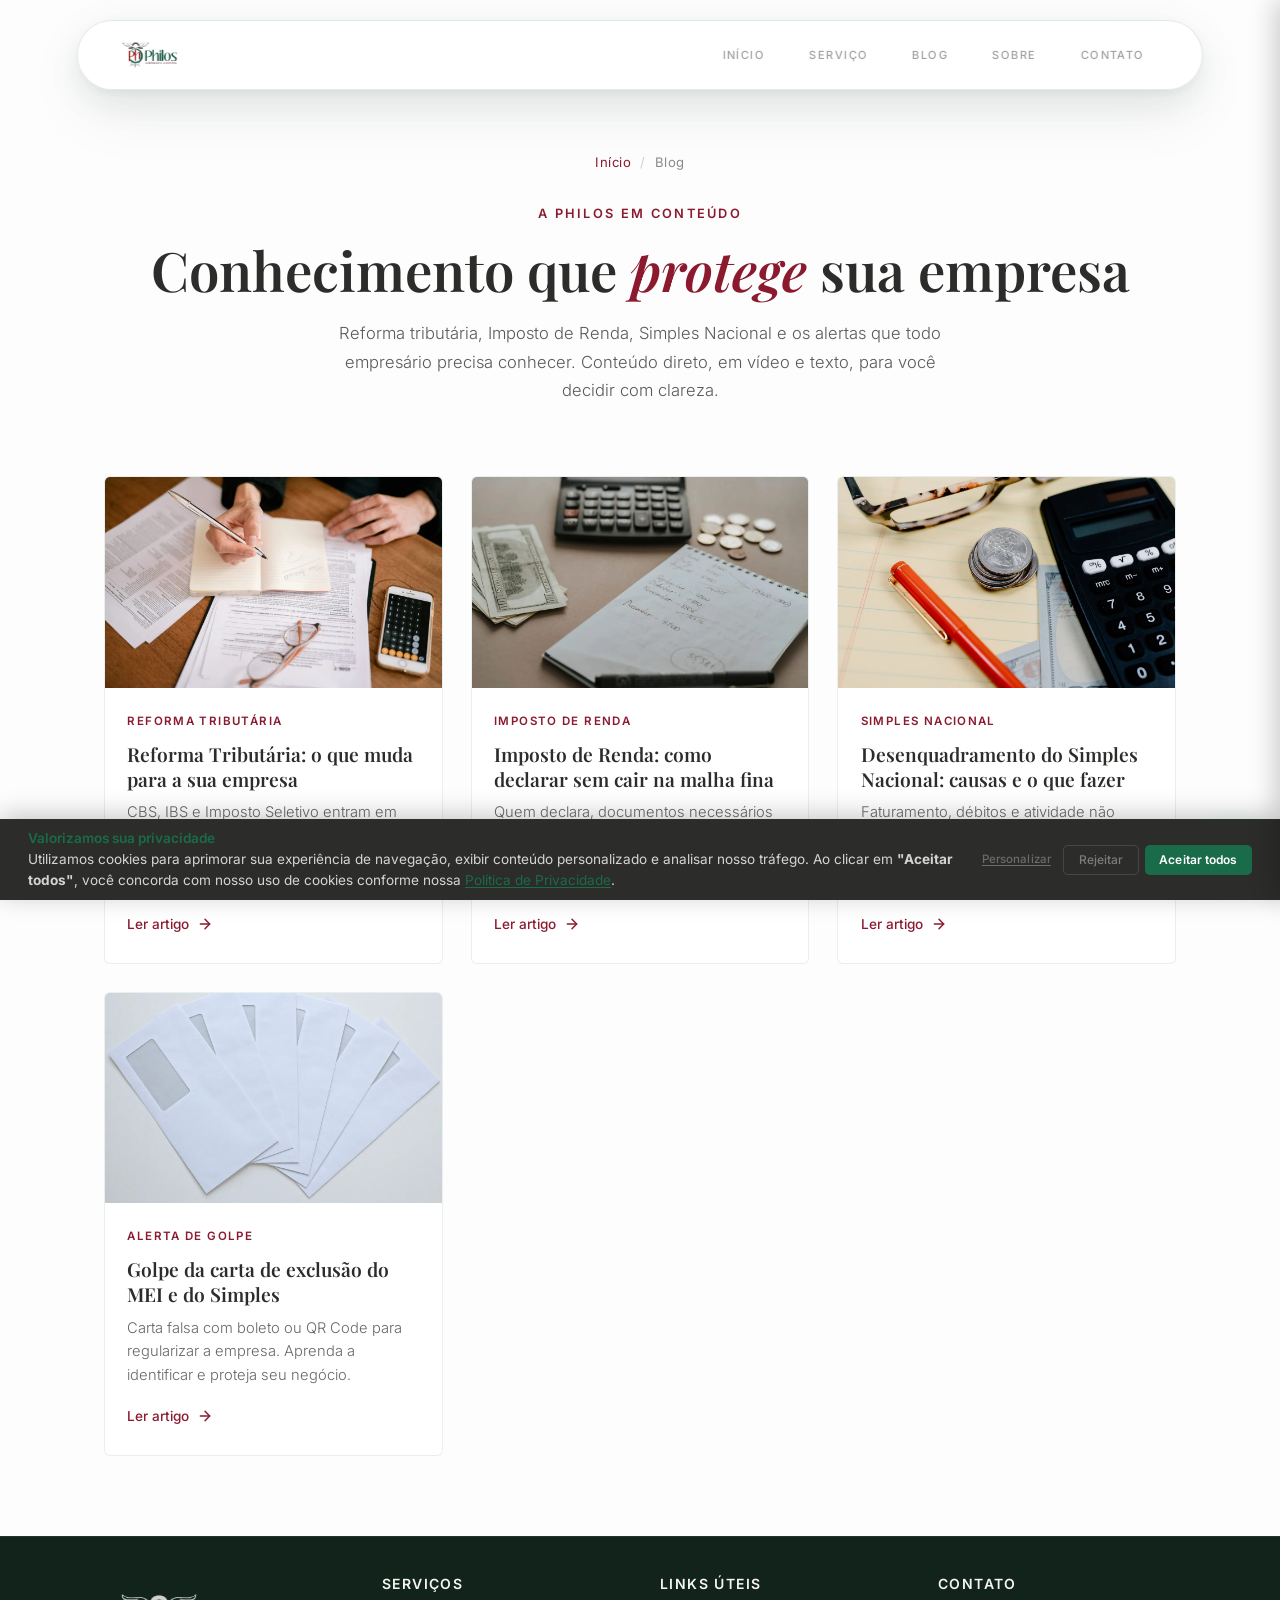
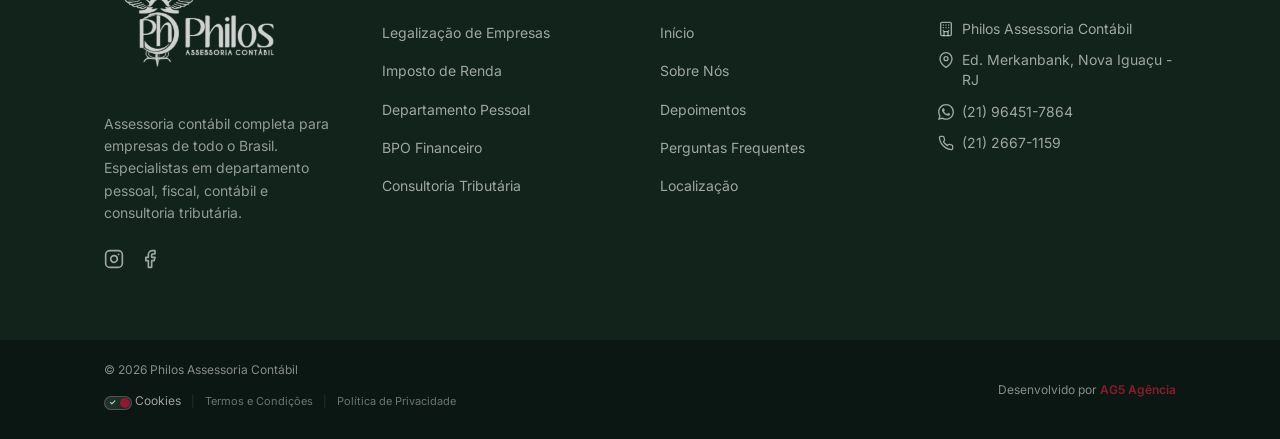
==== blog/index.html @ c7501156 "Blog (lista + 4 posts + player de vídeo), página de serviços e correções - Blog em /blog/ com índice" ====
<!DOCTYPE html>
<html lang="pt-BR">
<head>
  <meta charset="UTF-8">
  <meta name="viewport" content="width=device-width, initial-scale=1.0">
  <meta name="description" content="Blog da Philos Assessoria Contábil: reforma tributária, Imposto de Renda, Simples Nacional e alertas para empresas. Conteúdo prático em Nova Iguaçu/RJ.">
  <meta name="robots" content="index, follow">

  <link rel="preconnect" href="https://fonts.googleapis.com">
  <link rel="preconnect" href="https://fonts.gstatic.com" crossorigin>
  <link rel="preload" href="https://fonts.googleapis.com/css2?family=Inter:wght@300;400;500;600;700&family=Outfit:wght@300;500;700&family=Playfair+Display:wght@400;500;600;700&display=swap" as="style" onload="this.onload=null;this.rel='stylesheet'">
  <noscript><link href="https://fonts.googleapis.com/css2?family=Inter:wght@300;400;500;600;700&family=Outfit:wght@300;500;700&family=Playfair+Display:wght@400;500;600;700&display=swap" rel="stylesheet"></noscript>

  <title>Blog | Philos Assessoria Contábil</title>
  <link rel="icon" href="../Assets/favicon-philos-assessoria-contabil.ico" type="image/x-icon">
  <link rel="stylesheet" href="../style.css">
  <link rel="stylesheet" href="../cookie-banner.css">
  <link rel="canonical" href="https://www.philoscontabil.com.br/blog/">

  <meta property="og:locale" content="pt_BR">
  <meta property="og:type" content="website">
  <meta property="og:title" content="Blog | Philos Assessoria Contábil">
  <meta property="og:description" content="Conteúdo contábil prático: reforma tributária, Imposto de Renda, Simples Nacional e alertas para empresas.">
  <meta property="og:url" content="https://www.philoscontabil.com.br/blog/">
  <meta property="og:site_name" content="Philos Assessoria Contábil">

  <!-- Geo SEO local -->
  <meta name="geo.region" content="BR-RJ">
  <meta name="geo.placename" content="Nova Iguaçu">
  <meta name="geo.position" content="-22.759318;-43.450973">
  <meta name="ICBM" content="-22.759318, -43.450973">

  <!-- Twitter Cards -->
  <meta name="twitter:card" content="summary_large_image">
  <meta name="twitter:title" content="Blog | Philos Assessoria Contábil">
  <meta name="twitter:description" content="Conteúdo contábil prático: reforma tributária, Imposto de Renda, Simples Nacional e alertas para empresas.">
  <meta name="twitter:image" content="https://www.philoscontabil.com.br/Assets/philos-assessoria-contabil-proprietario-escritorio.webp">

  <!-- Schema.org JSON-LD: Blog + ItemList + Breadcrumb -->
  <script type="application/ld+json">
  {
    "@context": "https://schema.org",
    "@graph": [
      {
        "@type": "Blog",
        "@id": "https://www.philoscontabil.com.br/blog/#blog",
        "name": "Blog Philos Assessoria Contábil",
        "description": "Conteúdo contábil prático: reforma tributária, Imposto de Renda, Simples Nacional e alertas para empresas em Nova Iguaçu e todo o Brasil.",
        "inLanguage": "pt-BR",
        "url": "https://www.philoscontabil.com.br/blog/",
        "publisher": {
          "@type": "Organization",
          "name": "Philos Assessoria Contábil",
          "logo": { "@type": "ImageObject", "url": "https://www.philoscontabil.com.br/Assets/logo-philos-assessoria-contabil-desktop.webp" }
        },
        "blogPost": [
          { "@type": "BlogPosting", "headline": "Reforma Tributária: o que muda para a sua empresa", "url": "https://www.philoscontabil.com.br/blog/reforma-tributaria.html", "datePublished": "2026-06-18" },
          { "@type": "BlogPosting", "headline": "Imposto de Renda: como declarar sem cair na malha fina", "url": "https://www.philoscontabil.com.br/blog/imposto-de-renda.html", "datePublished": "2026-06-11" },
          { "@type": "BlogPosting", "headline": "Desenquadramento do Simples Nacional: causas e o que fazer", "url": "https://www.philoscontabil.com.br/blog/desenquadramento-simples.html", "datePublished": "2026-06-02" },
          { "@type": "BlogPosting", "headline": "Golpe da carta de exclusão do MEI e do Simples", "url": "https://www.philoscontabil.com.br/blog/golpe-carta-exclusao.html", "datePublished": "2026-05-26" }
        ]
      },
      {
        "@type": "BreadcrumbList",
        "itemListElement": [
          { "@type": "ListItem", "position": 1, "name": "Início", "item": "https://www.philoscontabil.com.br/" },
          { "@type": "ListItem", "position": 2, "name": "Blog", "item": "https://www.philoscontabil.com.br/blog/" }
        ]
      }
    ]
  }
  </script>
</head>
<body>
  <!-- ===== NAVBAR ===== -->
  <nav class="navbar" id="navbar">
    <div class="container nav-container">
      <a href="../index.html" class="logo">
        <picture>
          <source media="(min-width: 768px)" srcset="../Assets/logo-philos-assessoria-contabil-desktop.webp">
          <img src="../Assets/logo-philos-assessoria-contabil-mobile.webp" alt="Logo Philos Assessoria Contábil" height="50" loading="eager">
        </picture>
      </a>
      <div class="nav-links" id="navLinks">
        <a href="../index.html" class="nav-link">Início</a>
        <a href="../index.html#servicos" class="nav-link">Serviço</a>
        <a href="index.html" class="nav-link">Blog</a>
        <a href="../index.html#sobre" class="nav-link">Sobre</a>
        <a href="../index.html#contato" class="nav-link">Contato</a>
      </div>
      <button class="nav-toggle" id="navToggle" aria-label="Abrir menu">
        <svg width="24" height="24" viewBox="0 0 24 24" fill="none" stroke="currentColor" stroke-width="2" stroke-linecap="round" stroke-linejoin="round"><line x1="3" y1="12" x2="21" y2="12"></line><line x1="3" y1="6" x2="21" y2="6"></line><line x1="3" y1="18" x2="21" y2="18"></line></svg>
      </button>
    </div>
  </nav>

  <main>
  <!-- ===== HERO DO BLOG ===== -->
  <section class="blog-page-hero">
    <div class="container">
      <nav class="blog-breadcrumb" aria-label="Você está em">
        <a href="../index.html">Início</a>
        <span aria-hidden="true">/</span>
        <span>Blog</span>
      </nav>
      <span class="blog-eyebrow">A Philos em Conteúdo</span>
      <h1 class="blog-page-title">Conhecimento que <em>protege</em> sua empresa</h1>
      <p class="blog-page-subtitle">
        Reforma tributária, Imposto de Renda, Simples Nacional e os alertas que todo empresário precisa conhecer. Conteúdo direto, em vídeo e texto, para você decidir com clareza.
      </p>
    </div>
  </section>

  <!-- ===== LISTA DE POSTS ===== -->
  <section class="blog-list-section">
    <div class="container">
      <div class="blog-grid">

        <!-- Post: Reforma Tributária -->
        <a href="reforma-tributaria.html" class="blog-card">
          <div class="blog-card-media">
            <img src="../Assets/blog-cover-reforma-tributaria.webp" alt="Reforma Tributária: o que muda para a sua empresa" loading="lazy" width="1200" height="750">
          </div>
          <div class="blog-card-body">
            <span class="blog-card-tag">Reforma Tributária</span>
            <h2 class="blog-card-title">Reforma Tributária: o que muda para a sua empresa</h2>
            <p class="blog-card-excerpt">CBS, IBS e Imposto Seletivo entram em cena. Entenda a transição e por que sua contabilidade precisa estar preparada.</p>
            <span class="blog-card-more">
              Ler artigo
              <svg width="16" height="16" viewBox="0 0 24 24" fill="none" stroke="currentColor" stroke-width="2.2" stroke-linecap="round" stroke-linejoin="round"><line x1="5" y1="12" x2="19" y2="12"></line><polyline points="12 5 19 12 12 19"></polyline></svg>
            </span>
          </div>
        </a>

        <!-- Post: Imposto de Renda -->
        <a href="imposto-de-renda.html" class="blog-card">
          <div class="blog-card-media">
            <img src="../Assets/blog-cover-imposto-de-renda.webp" alt="Imposto de Renda: como declarar sem cair na malha fina" loading="lazy" width="1200" height="750">
          </div>
          <div class="blog-card-body">
            <span class="blog-card-tag">Imposto de Renda</span>
            <h2 class="blog-card-title">Imposto de Renda: como declarar sem cair na malha fina</h2>
            <p class="blog-card-excerpt">Quem declara, documentos necessários e os erros que mais levam contribuintes à malha fina. Evite a dor de cabeça.</p>
            <span class="blog-card-more">
              Ler artigo
              <svg width="16" height="16" viewBox="0 0 24 24" fill="none" stroke="currentColor" stroke-width="2.2" stroke-linecap="round" stroke-linejoin="round"><line x1="5" y1="12" x2="19" y2="12"></line><polyline points="12 5 19 12 12 19"></polyline></svg>
            </span>
          </div>
        </a>

        <!-- Post: Simples Nacional -->
        <a href="desenquadramento-simples.html" class="blog-card">
          <div class="blog-card-media">
            <img src="../Assets/blog-cover-desenquadramento-simples.webp" alt="Desenquadramento do Simples Nacional" loading="lazy" width="1200" height="750">
          </div>
          <div class="blog-card-body">
            <span class="blog-card-tag">Simples Nacional</span>
            <h2 class="blog-card-title">Desenquadramento do Simples Nacional: causas e o que fazer</h2>
            <p class="blog-card-excerpt">Faturamento, débitos e atividade não permitida tiram empresas do Simples. Saiba as causas, os prazos e como regularizar.</p>
            <span class="blog-card-more">
              Ler artigo
              <svg width="16" height="16" viewBox="0 0 24 24" fill="none" stroke="currentColor" stroke-width="2.2" stroke-linecap="round" stroke-linejoin="round"><line x1="5" y1="12" x2="19" y2="12"></line><polyline points="12 5 19 12 12 19"></polyline></svg>
            </span>
          </div>
        </a>

        <!-- Post: Golpe da Carta -->
        <a href="golpe-carta-exclusao.html" class="blog-card">
          <div class="blog-card-media">
            <img src="../Assets/blog-cover-golpe-carta-exclusao.webp" alt="Golpe da carta de exclusão do MEI e do Simples" loading="lazy" width="1200" height="750">
          </div>
          <div class="blog-card-body">
            <span class="blog-card-tag">Alerta de Golpe</span>
            <h2 class="blog-card-title">Golpe da carta de exclusão do MEI e do Simples</h2>
            <p class="blog-card-excerpt">Carta falsa com boleto ou QR Code para regularizar a empresa. Aprenda a identificar e proteja seu negócio.</p>
            <span class="blog-card-more">
              Ler artigo
              <svg width="16" height="16" viewBox="0 0 24 24" fill="none" stroke="currentColor" stroke-width="2.2" stroke-linecap="round" stroke-linejoin="round"><line x1="5" y1="12" x2="19" y2="12"></line><polyline points="12 5 19 12 12 19"></polyline></svg>
            </span>
          </div>
        </a>

      </div>
    </div>
  </section>
  </main>

  <!-- ===== RODAPE ===== -->
  <footer class="footer">
    <div class="footer-container">
      <div class="footer-main">
        <!-- Coluna 1 - Marca -->
        <div class="footer-brand">
          <a href="../index.html" class="footer-logo">
            <img src="../Assets/logo-philos-assessoria-contabil-mobile.webp" alt="Logo Philos Assessoria Contábil" height="36" loading="lazy">
          </a>
          <p class="footer-desc">Assessoria contábil completa para empresas de todo o Brasil. Especialistas em departamento pessoal, fiscal, contábil e consultoria tributária.</p>
          <div class="footer-social">
            <a href="https://www.instagram.com/philosassessoriacontabil/" target="_blank" rel="noopener noreferrer" aria-label="Instagram">
              <svg width="20" height="20" viewBox="0 0 24 24" fill="none" stroke="currentColor" stroke-width="2" stroke-linecap="round" stroke-linejoin="round"><rect x="2" y="2" width="20" height="20" rx="5" ry="5"></rect><path d="M16 11.37A4 4 0 1 1 12.63 8 4 4 0 0 1 16 11.37z"></path><line x1="17.5" y1="6.5" x2="17.51" y2="6.5"></line></svg>
            </a>
            <a href="https://www.facebook.com/PhilosAssessoriaContabil/" target="_blank" rel="noopener noreferrer" aria-label="Facebook">
              <svg width="20" height="20" viewBox="0 0 24 24" fill="none" stroke="currentColor" stroke-width="2" stroke-linecap="round" stroke-linejoin="round"><path d="M18 2h-3a5 5 0 0 0-5 5v3H7v4h3v8h4v-8h3l1-4h-4V7a1 1 0 0 1 1-1h3z"></path></svg>
            </a>
          </div>
        </div>

        <!-- Coluna 2 - Serviços -->
        <div class="footer-links">
          <h4>Serviços</h4>
          <ul>
            <li><a href="../index.html#servicos">Legalização de Empresas</a></li>
            <li><a href="../index.html#servicos">Imposto de Renda</a></li>
            <li><a href="../index.html#servicos">Departamento Pessoal</a></li>
            <li><a href="../index.html#servicos">BPO Financeiro</a></li>
            <li><a href="../servicos.html">Consultoria Tributária</a></li>
          </ul>
        </div>

        <!-- Coluna 3 - Links Úteis -->
        <div class="footer-links">
          <h4>Links Úteis</h4>
          <ul>
            <li><a href="../index.html">Início</a></li>
            <li><a href="../index.html#sobre">Sobre Nós</a></li>
            <li><a href="../index.html#depoimentos">Depoimentos</a></li>
            <li><a href="../index.html#faq">Perguntas Frequentes</a></li>
            <li><a href="../index.html#localizacao">Localização</a></li>
          </ul>
        </div>

        <!-- Coluna 4 - Contato -->
        <div class="footer-contact">
          <h4>Contato</h4>
          <ul class="footer-contact-list">
            <li class="footer-contact-item">
              <a href="https://share.google/K7e6qTWmjBdMr5dp3" target="_blank" rel="noopener noreferrer">
                <svg width="16" height="16" viewBox="0 0 24 24" fill="none" stroke="currentColor" stroke-width="2" stroke-linecap="round" stroke-linejoin="round"><rect x="4" y="2" width="16" height="20" rx="2" ry="2"></rect><line x1="9" y1="22" x2="9" y2="16"></line><line x1="15" y1="22" x2="15" y2="16"></line><line x1="9" y1="16" x2="15" y2="16"></line><path d="M8 6h.01"></path><path d="M16 6h.01"></path><path d="M8 10h.01"></path><path d="M16 10h.01"></path><path d="M12 6h.01"></path><path d="M12 10h.01"></path><path d="M8 14h.01"></path><path d="M16 14h.01"></path></svg>
                Philos Assessoria Contábil
              </a>
            </li>
            <li class="footer-contact-item">
              <a href="https://www.google.com/maps?biw=1536&bih=695&sca_esv=2f14afef1c200fca&sxsrf=ANbL-n4AmCm7ZdhkcrJz7byvZaBazLBhzg:1778714493973&um=1&ie=UTF-8&fb=1&gl=br&sa=X&geocode=KfN1ot8GZ5kAMa_ayFjm7SRg&daddr=Ed.+Merkanbank+-+R.+Ot%C3%A1vio+Tarquino,+74+-+Apartamento+602+-+Centro,+Nova+Igua%C3%A7u+-+RJ,+26215-342" target="_blank" rel="noopener noreferrer">
                <svg width="16" height="16" viewBox="0 0 24 24" fill="none" stroke="currentColor" stroke-width="2" stroke-linecap="round" stroke-linejoin="round"><path d="M21 10c0 7-9 13-9 13s-9-6-9-13a9 9 0 0 1 18 0z"></path><circle cx="12" cy="10" r="3"></circle></svg>
                Ed. Merkanbank, Nova Iguaçu - RJ
              </a>
            </li>
            <li class="footer-contact-item">
              <a href="https://wa.me/5521964517864?text=Ol%C3%A1%2C%20vim%20atrav%C3%A9s%20do%20site%20e%20gostaria%20de%20uma%20informa%C3%A7%C3%A3o." target="_blank" rel="noopener noreferrer" aria-label="Falar pelo WhatsApp">
                <svg width="16" height="16" viewBox="0 0 24 24" fill="currentColor"><path d="M17.472 14.382c-.297-.149-1.758-.867-2.03-.967-.273-.099-.471-.148-.67.15-.197.297-.767.966-.94 1.164-.173.199-.347.223-.644.075-.297-.15-1.255-.463-2.39-1.475-.883-.788-1.48-1.761-1.653-2.059-.173-.297-.018-.458.13-.606.134-.133.298-.347.446-.52.149-.174.198-.298.298-.497.099-.198.05-.371-.025-.52-.075-.149-.669-1.612-.916-2.207-.242-.579-.487-.5-.669-.51-.173-.008-.371-.01-.57-.01-.198 0-.52.074-.792.372-.272.297-1.04 1.016-1.04 2.479 0 1.462 1.065 2.875 1.213 3.074.149.198 2.096 3.2 5.077 4.487.709.306 1.262.489 1.694.625.712.227 1.36.195 1.871.118.571-.085 1.758-.719 2.006-1.413.248-.694.248-1.289.173-1.413-.074-.124-.272-.198-.57-.347m-5.421 7.403h-.004a9.87 9.87 0 01-5.031-1.378l-.361-.214-3.741.982.998-3.648-.235-.374a9.86 9.86 0 01-1.51-5.26c.001-5.45 4.436-9.884 9.888-9.884 2.64 0 5.122 1.03 6.988 2.898a9.825 9.825 0 012.893 6.994c-.003 5.45-4.437 9.884-9.885 9.884m8.413-18.297A11.815 11.815 0 0012.05 0C5.495 0 .16 5.335.157 11.892c0 2.096.547 4.142 1.588 5.945L.057 24l6.305-1.654a11.882 11.882 0 005.683 1.448h.005c6.554 0 11.89-5.335 11.893-11.893a11.821 11.821 0 00-3.48-8.413z"/></svg>
                (21) 96451-7864
              </a>
            </li>
            <li class="footer-contact-item">
              <a href="tel:+552126671159">
                <svg width="16" height="16" viewBox="0 0 24 24" fill="none" stroke="currentColor" stroke-width="2" stroke-linecap="round" stroke-linejoin="round"><path d="M22 16.92v3a2 2 0 0 1-2.18 2 19.79 19.79 0 0 1-8.63-3.07 19.5 19.5 0 0 1-6-6 19.79 19.79 0 0 1-3.07-8.67A2 2 0 0 1 4.11 2h3a2 2 0 0 1 2 1.72 12.84 12.84 0 0 0 .7 2.81 2 2 0 0 1-.45 2.11L8.09 9.91a16 16 0 0 0 6 6l1.27-1.27a2 2 0 0 1 2.11-.45 12.84 12.84 0 0 0 2.81.7A2 2 0 0 1 22 16.92z"></path></svg>
                (21) 2667-1159
              </a>
            </li>
          </ul>
        </div>
      </div>
    </div>

    <!-- Seção de Créditos -->
    <div class="footer-bottom">
      <div class="footer-bottom-container">
        <div class="footer-credits-left">
          <p class="footer-copyright">&copy; 2026 Philos Assessoria Contábil</p>
          <div class="footer-legal-links">
            <a href="#" id="ck-prefs-link" class="footer-cookie-link">
              <span id="cookie-toggle">
                <span class="cookie-check">✓</span>
                <span class="cookie-x">✕</span>
                <span id="cookie-toggle-dot"></span>
              </span>
              Cookies
            </a>
            <span class="footer-legal-separator">|</span>
            <a href="../termos-e-condicoes.html">Termos e Condições</a>
            <span class="footer-legal-separator">|</span>
            <a href="../politica-de-privacidade.html">Política de Privacidade</a>
          </div>
        </div>
        <div class="footer-credits-right">
          Desenvolvido por <a href="https://www.ag5agencia.com.br" target="_blank" rel="noopener noreferrer">AG5 Agência</a>
        </div>
      </div>
    </div>
  </footer>

  <!-- WhatsApp Premium Experience -->
  <div class="wa-premium-container">
    <!-- Balão de Mensagem Glassmorphism -->
    <div id="wa-message-bubble" class="wa-bubble">
      <button class="wa-close" id="wa-close-btn" aria-label="Fechar balão de mensagem">
        <svg viewBox="0 0 24 24" fill="none" stroke="currentColor" stroke-width="2.5" stroke-linecap="round" width="14" height="14" aria-hidden="true"><path d="M18 6L6 18M6 6l12 12"/></svg>
      </button>
      <div class="wa-content">
        <div class="wa-header">
          <div class="wa-avatar-wrapper">
            <img src="../Assets/philos-assessoria-contabil-proprietario-escritorio.webp" alt="Diretoria Philos" class="wa-avatar" width="48" height="48">
            <span class="wa-status-dot"></span>
          </div>
          <div class="wa-info">
            <span class="wa-name">Diretoria Philos</span>
            <!-- Linha abaixo é OPCIONAL. Em nicho rigoroso, NÃO incluir. -->
            <!-- <span class="wa-status-text">Online agora</span> -->
          </div>
        </div>
        <div id="wa-typing" class="wa-typing">
          <span></span><span></span><span></span>
        </div>
        <div id="wa-real-message" class="wa-message-text" style="display:none;">
          <p>Olá! Quer levar a contabilidade do seu negócio para outro nível? <strong>A primeira análise é por nossa conta.</strong></p>
        </div>
      </div>
    </div>

    <!-- Botão Flutuante Redondo (SVG oficial WhatsApp com cauda — NÃO trocar) -->
    <a href="https://wa.me/5521964517864?text=Ol%C3%A1%2C%20vim%20atrav%C3%A9s%20do%20site%20e%20gostaria%20de%20agendar%20uma%20consulta."
       class="wa-float-btn" target="_blank" rel="noopener noreferrer"
       id="wa-main-btn" aria-label="Fale conosco pelo WhatsApp">
      <svg viewBox="0 0 24 24" fill="currentColor" aria-hidden="true" width="30" height="30">
        <path d="M17.472 14.382c-.297-.149-1.758-.867-2.03-.967-.273-.099-.471-.148-.67.15-.197.297-.767.966-.94 1.164-.173.199-.347.223-.644.075-.297-.15-1.255-.463-2.39-1.475-.883-.788-1.48-1.761-1.653-2.059-.173-.297-.018-.458.13-.606.134-.133.298-.347.446-.52.149-.174.198-.298.298-.497.099-.198.05-.371-.025-.52-.075-.149-.669-1.612-.916-2.207-.242-.579-.487-.5-.669-.51-.173-.008-.371-.01-.57-.01-.198 0-.52.074-.792.372-.272.297-1.04 1.016-1.04 2.479 0 1.462 1.065 2.875 1.213 3.074.149.198 2.096 3.2 5.077 4.487.709.306 1.262.489 1.694.625.712.227 1.36.195 1.871.118.571-.085 1.758-.719 2.006-1.413.248-.694.248-1.289.173-1.413-.074-.124-.272-.198-.57-.347m-5.421 7.403h-.004a9.87 9.87 0 01-5.031-1.378l-.361-.214-3.741.982.998-3.648-.235-.374a9.86 9.86 0 01-1.51-5.26c.001-5.45 4.436-9.884 9.888-9.884 2.64 0 5.122 1.03 6.988 2.898a9.825 9.825 0 012.893 6.994c-.003 5.45-4.437 9.884-9.885 9.884m8.413-18.297A11.815 11.815 0 0012.05 0C5.495 0 .16 5.335.157 11.892c0 2.096.547 4.142 1.588 5.945L.057 24l6.305-1.654a11.882 11.882 0 005.683 1.448h.005c6.554 0 11.89-5.335 11.893-11.893a11.821 11.821 0 00-3.48-8.413z"/>
      </svg>
      <!-- Badge: deixar no HTML mesmo em nicho rigoroso. O JS decide mostrar/não via MODO_COMPLIANCE. -->
      <span class="wa-badge" id="wa-notification" aria-hidden="true">1</span>
    </a>
  </div>

  <!-- ===== MOBILE DRAWER (MENU MOBILE PREMIUM) ===== -->
  <div class="mobile-overlay" id="mobileOverlay"></div>
  <div class="mobile-drawer" id="mobileDrawer">
    <div class="drawer-header">
      <a href="../index.html" class="drawer-logo">
        <img src="../Assets/logo-philos-assessoria-contabil-mobile.webp" alt="Logo Philos Assessoria Contábil" height="40" loading="lazy">
      </a>
      <button class="drawer-close" id="drawerClose" aria-label="Fechar menu">
        <svg width="24" height="24" viewBox="0 0 24 24" fill="none" stroke="currentColor" stroke-width="2.5" stroke-linecap="round" stroke-linejoin="round">
          <line x1="18" y1="6" x2="6" y2="18"></line>
          <line x1="6" y1="6" x2="18" y2="18"></line>
        </svg>
      </button>
    </div>
    <div class="drawer-links">
      <a href="../index.html#servicos" class="drawer-link">Serviços</a>
      <a href="index.html" class="drawer-link">Blog</a>
      <a href="../index.html#sobre" class="drawer-link">Sobre</a>
      <a href="../index.html#depoimentos" class="drawer-link">Depoimentos</a>
      <a href="../index.html#localizacao" class="drawer-link">Localização</a>
      <a href="../index.html#contato" class="drawer-link drawer-cta">Fale Conosco</a>
    </div>
  </div>

  <!-- ========== BANNER DE ACEITE (LGPD) ========== -->
  <div id="ck-banner" class="ck-banner" role="dialog" aria-modal="true" aria-label="Aviso de cookies" aria-live="polite" aria-hidden="true">
      <div class="ck-banner__inner">
          <div class="ck-banner__content">
              <h2 class="ck-banner__title">Valorizamos sua privacidade</h2>
              <p class="ck-banner__text">
                  Utilizamos cookies para aprimorar sua experiência de navegação, exibir conteúdo
                  personalizado e analisar nosso tráfego. Ao clicar em <strong>"Aceitar todos"</strong>,
                  você concorda com nosso uso de cookies conforme nossa
                  <a href="../politica-de-privacidade.html" class="ck-banner__link">Política de Privacidade</a>.
              </p>
          </div>
          <div class="ck-banner__actions">
              <button id="ck-customize" class="ck-btn ck-btn--ghost">Personalizar</button>
              <button id="ck-reject" class="ck-btn ck-btn--outline">Rejeitar</button>
              <button id="ck-accept-all" class="ck-btn ck-btn--primary">Aceitar todos</button>
          </div>
      </div>
  </div>

  <!-- ========== MODAL DE PERSONALIZAÇÃO ========== -->
  <div id="ck-modal" class="ck-modal" role="dialog" aria-modal="true" aria-label="Personalizar preferências de cookies" aria-hidden="true">
      <div class="ck-modal__overlay" id="ck-modal-overlay"></div>
      <div class="ck-modal__box">

          <div class="ck-modal__header">
              <h2 class="ck-modal__title">Personalizar preferências de consentimento</h2>
              <button class="ck-modal__close" id="ck-modal-close" aria-label="Fechar modal">
                  <svg width="18" height="18" viewBox="0 0 24 24" fill="none" aria-hidden="true">
                      <path d="M18 6L6 18M6 6l12 12" stroke="currentColor" stroke-width="2" stroke-linecap="round" stroke-linejoin="round" />
                  </svg>
              </button>
          </div>

          <div class="ck-modal__body">
              <p class="ck-modal__intro">
                  Utilizamos cookies para ajudar você a navegar com eficiência e executar certas funções.
                  Os cookies classificados como <strong>"Necessário"</strong> são essenciais para o
                  funcionamento básico do site e não podem ser desativados.
              </p>

              <!-- Categoria: Necessário (sempre ativo) -->
              <div class="ck-category">
                  <div class="ck-category__header">
                      <div class="ck-category__info">
                          <h3 class="ck-category__name">Necessário</h3>
                          <p class="ck-category__desc">
                              Essenciais para o funcionamento do site. Não armazenam dados pessoalmente identificáveis.
                          </p>
                      </div>
                      <span class="ck-category__badge">Sempre ativo</span>
                  </div>
              </div>

              <!-- Categoria: Funcional -->
              <div class="ck-category">
                  <div class="ck-category__header">
                      <div class="ck-category__info">
                          <h3 class="ck-category__name">Funcional</h3>
                          <p class="ck-category__desc">
                              Ajudam a executar funcionalidades como compartilhamento em mídia social e recursos de terceiros.
                          </p>
                      </div>
                      <label class="ck-toggle" aria-label="Ativar cookies funcionais">
                          <input type="checkbox" id="ck-functional" name="functional">
                          <span class="ck-toggle__slider"></span>
                      </label>
                  </div>
              </div>

              <!-- Categoria: Analítico -->
              <div class="ck-category">
                  <div class="ck-category__header">
                      <div class="ck-category__info">
                          <h3 class="ck-category__name">Analítico</h3>
                          <p class="ck-category__desc">
                              Usados para entender como os visitantes interagem com o site (visitantes, taxa de rejeição, etc.).
                          </p>
                      </div>
                      <label class="ck-toggle" aria-label="Ativar cookies analíticos">
                          <input type="checkbox" id="ck-analytics" name="analytics">
                          <span class="ck-toggle__slider"></span>
                      </label>
                  </div>
              </div>

              <!-- Categoria: Desempenho -->
              <div class="ck-category">
                  <div class="ck-category__header">
                      <div class="ck-category__info">
                          <h3 class="ck-category__name">Desempenho</h3>
                          <p class="ck-category__desc">
                              Analisam índices de desempenho do site para oferecer melhor experiência ao visitante.
                          </p>
                      </div>
                      <label class="ck-toggle" aria-label="Ativar cookies de desempenho">
                          <input type="checkbox" id="ck-performance" name="performance">
                          <span class="ck-toggle__slider"></span>
                      </label>
                  </div>
              </div>

              <!-- Categoria: Publicidade -->
              <div class="ck-category">
                  <div class="ck-category__header">
                      <div class="ck-category__info">
                          <h3 class="ck-category__name">Publicidade</h3>
                          <p class="ck-category__desc">
                              Entregam anúncios personalizados com base nas páginas visitadas anteriormente.
                          </p>
                      </div>
                      <label class="ck-toggle" aria-label="Ativar cookies de publicidade">
                          <input type="checkbox" id="ck-advertising" name="advertising">
                          <span class="ck-toggle__slider"></span>
                      </label>
                  </div>
              </div>

          </div><!-- /.ck-modal__body -->

          <div class="ck-modal__footer">
              <button id="ck-modal-reject" class="ck-btn ck-btn--outline">Rejeitar</button>
              <button id="ck-modal-save" class="ck-btn ck-btn--ghost">Salvar Preferências</button>
              <button id="ck-modal-accept-all" class="ck-btn ck-btn--primary">Aceitar todos</button>
          </div>

      </div><!-- /.ck-modal__box -->
  </div><!-- /#ck-modal -->

  <!-- ========== BOTÃO FLUTUANTE (OPCIONAL) ========== -->
  <button id="ck-prefs-btn" class="ck-prefs-btn" aria-label="Preferências de cookies" style="display:none;">
      Cookies
  </button>

  <script src="../script.js" defer></script>
  <script src="../cookie-banner.js" defer></script>
</body>
</html>
---- style.css ----
/* ==========================================
   CSS VARIABLES - Philos Design System
   ========================================== */
:root {
  --verde-principal: #1A6B4A;
  --verde-escuro: #0F4A32;
  --vinho: #8B1A2F;
  --branco: #FFFFFF;
  --off-white: #FDFDFD;
  --bege-claro: #F5F2EB;
  --grafite: #2C2C2A;
  --dourado: var(--vinho);
  --verde-claro-15: rgba(26, 107, 74, 0.15);
  --verde-whatsapp: #25D366;

  --font-display: 'Playfair Display', Georgia, serif;
  --font-body: 'Inter', -apple-system, BlinkMacSystemFont, sans-serif;

  --section-padding-y: clamp(4rem, 8vw, 7rem);
  --container-max: 1200px;
  --container-padding-x: clamp(1.5rem, 5vw, 4rem);
}

@media (max-width: 1024px) {
  :root { --section-padding-y: clamp(3rem, 6vw, 5rem); }
}

@media (max-width: 768px) {
  :root {
    --section-padding-y: 3rem;
    --container-padding-x: 1.25rem;
  }
}

/* ==========================================
   RESET & BASE
   ========================================== */
*, *::before, *::after { box-sizing: border-box; margin: 0; padding: 0; }

html { scroll-behavior: smooth; font-size: 16px; }

body {
  font-family: var(--font-body);
  color: var(--grafite);
  background-color: var(--off-white);
  line-height: 1.65;
  -webkit-font-smoothing: antialiased;
  -moz-osx-font-smoothing: grayscale;
  overflow-x: hidden;
}

img { max-width: 100%; height: auto; display: block; }

a { color: inherit; text-decoration: none; }

button { cursor: pointer; border: none; background: none; font-family: inherit; }

/* ==========================================
   LAYOUT UTILITIES
   ========================================== */
.container {
  max-width: var(--container-max);
  margin: 0 auto;
  padding: 0 var(--container-padding-x);
}

.section { padding: var(--section-padding-y) 0; }

.section-white { background-color: var(--off-white); }

.section-offwhite { background-color: var(--off-white); }

.section-header {
  text-align: center;
  margin-bottom: 3rem;
}

.section-title {
  font-family: var(--font-display);
  font-weight: 700;
  font-size: clamp(1.8rem, 3vw, 2.8rem);
  line-height: 1.15;
  color: var(--grafite);
  margin-bottom: 0.75rem;
}

.section-title-sm {
  font-family: var(--font-display);
  font-weight: 700;
  font-size: clamp(1.5rem, 2.5vw, 2.2rem);
  line-height: 1.15;
  color: var(--grafite);
  margin-bottom: 1rem;
}

.section-title-white {
  font-family: var(--font-display);
  font-weight: 700;
  font-size: clamp(1.6rem, 2.8vw, 2.4rem);
  line-height: 1.15;
  color: var(--branco);
  margin-bottom: 1rem;
}

.section-subtitle {
  font-family: var(--font-body);
  font-weight: 400;
  font-size: 1rem;
  color: var(--grafite);
  opacity: 0.65;
  max-width: 600px;
  margin: 0 auto;
}

.section-text {
  font-family: var(--font-body);
  font-weight: 400;
  font-size: 1rem;
  line-height: 1.65;
  color: var(--grafite);
  opacity: 0.75;
}

.section-text-white {
  font-family: var(--font-body);
  font-weight: 400;
  font-size: 1rem;
  line-height: 1.65;
  color: var(--branco);
  opacity: 0.8;
  margin-bottom: 1rem;
}

.label {
  display: inline-block;
  font-family: var(--font-body);
  font-weight: 500;
  font-size: 12px;
  text-transform: uppercase;
  letter-spacing: 0.15em;
  margin-bottom: 1rem;
}

.label-vinho { color: var(--vinho); }

.label-verde { color: var(--verde-principal); }

.verde-text { color: var(--verde-principal); }

/* ==========================================
   SCROLL REVEAL SYSTEM
   ========================================== */
.reveal, .reveal-left, .reveal-right { opacity: 0; }

.reveal {
  transform: translateY(20px);
  transition: opacity 500ms ease-out, transform 500ms ease-out;
}

.reveal.revealed {
  opacity: 1;
  transform: translateY(0);
}

.reveal-left {
  transform: translateX(-40px);
  transition: opacity 600ms ease-out, transform 600ms ease-out;
}

.reveal-left.revealed {
  opacity: 1;
  transform: translateX(0);
}

.reveal-right {
  transform: translateX(40px);
  transition: opacity 600ms ease-out, transform 600ms ease-out;
}

.reveal-right.revealed {
  opacity: 1;
  transform: translateX(0);
}

.reveal-stagger > * {
  opacity: 0;
  transform: translateY(20px);
  transition: opacity 500ms ease-out, transform 500ms ease-out;
}

.reveal-stagger.revealed > * { opacity: 1; transform: translateY(0); }
.reveal-stagger.revealed > *:nth-child(1) { transition-delay: 0ms; }
.reveal-stagger.revealed > *:nth-child(2) { transition-delay: 80ms; }
.reveal-stagger.revealed > *:nth-child(3) { transition-delay: 160ms; }
.reveal-stagger.revealed > *:nth-child(4) { transition-delay: 240ms; }
.reveal-stagger.revealed > *:nth-child(5) { transition-delay: 320ms; }
.reveal-stagger.revealed > *:nth-child(6) { transition-delay: 400ms; }
.reveal-stagger.revealed > *:nth-child(7) { transition-delay: 480ms; }
.reveal-stagger.revealed > *:nth-child(8) { transition-delay: 560ms; }
.reveal-stagger.revealed > *:nth-child(9) { transition-delay: 640ms; }
.reveal-stagger.revealed > *:nth-child(10) { transition-delay: 720ms; }
.reveal-stagger.revealed > *:nth-child(11) { transition-delay: 800ms; }
.reveal-stagger.revealed > *:nth-child(12) { transition-delay: 880ms; }
.reveal-stagger.revealed > *:nth-child(13) { transition-delay: 960ms; }
.reveal-stagger.revealed > *:nth-child(14) { transition-delay: 1040ms; }
.reveal-stagger.revealed > *:nth-child(15) { transition-delay: 1120ms; }
.reveal-stagger.revealed > *:nth-child(16) { transition-delay: 1200ms; }
.reveal-stagger.revealed > *:nth-child(17) { transition-delay: 1280ms; }
.reveal-stagger.revealed > *:nth-child(18) { transition-delay: 1360ms; }

/* ==========================================
   NAVBAR
   ========================================== */
/* ===== NAVBAR ===== */
.navbar {
  position: fixed;
  top: 1.25rem;
  left: 50%;
  transform: translateX(-50%);
  width: 88%;
  max-width: var(--container-max);
  z-index: 1000;
  background: rgba(255, 255, 255, 0.9);
  backdrop-filter: blur(28px) saturate(180%);
  -webkit-backdrop-filter: blur(28px) saturate(180%);
  border: 1px solid rgba(15, 74, 50, 0.12);
  border-radius: 999px;
  box-shadow:
    0 1px 0 rgba(255, 255, 255, 1) inset,
    0 4px 6px rgba(15, 74, 50, 0.04),
    0 12px 40px rgba(15, 74, 50, 0.1),
    0 24px 64px rgba(0, 0, 0, 0.06);
  transition: all 500ms cubic-bezier(0.16, 1, 0.3, 1);
  padding: 0.3rem 0.6rem;
}

.navbar.scrolled,
body.subpage .navbar {
  top: 0.75rem;
  width: 93%;
  background: rgba(255, 255, 255, 0.98);
  box-shadow:
    0 1px 0 rgba(255, 255, 255, 1) inset,
    0 4px 6px rgba(15, 74, 50, 0.05),
    0 16px 48px rgba(15, 74, 50, 0.12),
    0 32px 80px rgba(0, 0, 0, 0.07);
  border-color: rgba(15, 74, 50, 0.15);
}

.nav-container {
  display: flex;
  align-items: center;
  justify-content: space-between;
  padding: 0.5rem 1.75rem;
  width: 100%;
  max-width: 100%;
  margin: 0;
}

.logo {
  display: flex;
  align-items: center;
  gap: 0.5rem;
}

.logo img {
  height: 42px;
  width: auto;
  transition: height 500ms cubic-bezier(0.16, 1, 0.3, 1);
  filter: none;
}

.navbar.scrolled .logo img {
  height: 35px;
}

.nav-links {
  display: flex;
  align-items: center;
  gap: 0.25rem;
}

.nav-link {
  position: relative;
  display: inline-flex;
  align-items: center;
  padding: 0.5rem 1.25rem;
  font-family: var(--font-body);
  font-weight: 500;
  font-size: 0.7rem;
  letter-spacing: 0.13em;
  text-transform: uppercase;
  color: rgba(44, 44, 42, 0.45);
  border-radius: 999px;
  transition: color 300ms ease, background 300ms ease;
}

.nav-link:hover {
  color: var(--verde-escuro);
  background: rgba(15, 74, 50, 0.05);
}

.nav-link::after {
  content: '';
  position: absolute;
  bottom: 7px;
  left: 50%;
  transform: translateX(-50%);
  width: 0;
  height: 1.5px;
  background: var(--verde-principal);
  border-radius: 2px;
  transition: width 300ms cubic-bezier(0.16, 1, 0.3, 1);
}

.nav-link:hover::after {
  width: calc(100% - 2.5rem);
}

.nav-toggle {
  display: none;
  padding: 0.25rem;
}

.nav-toggle svg {
  stroke: var(--verde-principal);
  transition: stroke 250ms ease;
}

.nav-toggle:hover svg {
  stroke: var(--verde-escuro);
}

/* ===== MOBILE DRAWER (PREMIUM) ===== */
.mobile-overlay {
  position: fixed;
  inset: 0;
  background-color: rgba(0, 0, 0, 0.6);
  backdrop-filter: blur(4px);
  z-index: 9998;
  opacity: 0;
  pointer-events: none;
  transition: opacity 0.4s ease;
}

.mobile-overlay.active {
  opacity: 1;
  pointer-events: auto;
}

.mobile-drawer {
  position: fixed;
  top: 0;
  right: 0;
  bottom: 0;
  width: min(320px, 85vw);
  background-color: var(--branco);
  z-index: 9999;
  display: flex;
  flex-direction: column;
  padding: 2.5rem 1.75rem;
  transform: translateX(100%);
  transition: transform 0.4s cubic-bezier(0.16, 1, 0.3, 1);
  box-shadow: -5px 0 25px rgba(0, 0, 0, 0.2);
}

.mobile-drawer.active {
  transform: translateX(0);
}

.drawer-header {
  display: flex;
  align-items: center;
  justify-content: space-between;
  margin-bottom: 3.5rem;
}

.drawer-logo img {
  height: 40px;
  width: auto;
}

.drawer-close {
  color: var(--grafite);
  opacity: 0.85;
  transition: opacity 0.2s ease, transform 0.2s ease;
  display: flex;
  align-items: center;
  justify-content: center;
  padding: 0.5rem;
}

.drawer-close:hover {
  opacity: 1;
  transform: rotate(90deg);
}

.drawer-links {
  display: flex;
  flex-direction: column;
  gap: 1.75rem;
}

.drawer-link {
  font-family: var(--font-body);
  font-weight: 500;
  font-size: 1.125rem;
  color: var(--grafite);
  opacity: 0.7;
  transition: opacity 0.25s ease, padding-left 0.25s ease, color 0.25s ease;
  display: block;
}

.drawer-link:hover {
  opacity: 1;
  padding-left: 6px;
  color: var(--verde-principal);
}

.drawer-cta {
  margin-top: 1.5rem;
  text-align: center;
  padding: 0.875rem;
  background-color: var(--verde-principal);
  border: 1px solid rgba(255, 255, 255, 0.2);
  border-radius: 4px;
  opacity: 1;
  transition: background-color 0.25s ease, transform 0.25s ease, color 0.25s ease;
}

.drawer-cta:hover {
  background-color: var(--dourado);
  color: var(--branco);
  padding-left: 0;
  transform: translateY(-2px);
}

/* ==========================================
   HERO
   ========================================== */
.hero-prestige {
  background-color: var(--bege-claro);
  background-image: url("data:image/svg+xml,%3Csvg xmlns='http://www.w3.org/2000/svg' width='800' height='600' viewBox='0 0 800 600' fill='none'%3E%3Cpath d='M 0 100 L 800 100 M 0 200 L 800 200 M 0 300 L 800 300 M 0 400 L 800 400 M 0 500 L 800 500' stroke='rgba(26, 107, 74, 0.03)' stroke-width='1'/%3E%3Cpath d='M 100 0 L 100 600 M 200 0 L 200 600 M 300 0 L 300 600 M 400 0 L 400 600 M 500 0 L 500 600 M 600 0 L 600 600 M 700 0 L 700 600' stroke='rgba(26, 107, 74, 0.03)' stroke-width='1'/%3E%3Cpath d='M -50 500 C 200 480, 350 300, 500 250 C 650 200, 700 120, 850 80' stroke='rgba(139, 26, 47, 0.05)' stroke-width='2' stroke-linecap='round'/%3E%3Cpath d='M -50 480 C 180 460, 300 350, 480 290 C 600 240, 720 180, 850 140' stroke='rgba(26, 107, 74, 0.04)' stroke-width='1.5' stroke-linecap='round'/%3E%3C/svg%3E");
  background-size: cover;
  background-position: center;
  position: relative;
  overflow: hidden;
  display: block;
  min-height: 100vh;
  display: flex;
  align-items: center;
}

/* Luxury Grid Lines */
.hero-luxury-grid {
  position: absolute;
  inset: 0;
  pointer-events: none;
  z-index: 1;
}

.hero-luxury-grid .luxury-vertical-line {
  position: absolute;
  top: 0;
  bottom: 0;
  width: 1px;
  background-color: rgba(26, 107, 74, 0.08);
}

.hero-luxury-grid .luxury-vertical-line:nth-child(1) {
  left: 20%;
}

.hero-luxury-grid .luxury-vertical-line:nth-child(2) {
  left: 50%;
}

.hero-luxury-grid .luxury-horizontal-line {
  position: absolute;
  left: 0;
  right: 0;
  top: 35%;
  height: 1px;
  background-color: rgba(26, 107, 74, 0.06);
}

/* Coordenadas e Detalhes de Alta Costura */
.luxury-coordinates {
  position: absolute;
  bottom: 4rem;
  left: var(--container-padding-x);
  display: flex;
  align-items: center;
  gap: 12px;
  opacity: 0.45;
  color: var(--verde-escuro);
  font-family: 'Outfit', sans-serif;
  font-size: 10px;
  letter-spacing: 2px;
  font-weight: 500;
  z-index: 2;
  animation: heroPrestigeFadeIn 1000ms cubic-bezier(0.16, 1, 0.3, 1) 900ms both;
}

.coord-divider {
  width: 4px;
  height: 4px;
  border-radius: 50%;
  background-color: var(--vinho);
}

/* Prestige Hero Container Layout */
.hero-prestige-container {
  display: grid;
  grid-template-columns: 48% 52%;
  width: 100%;
  max-width: var(--container-max);
  margin: 0 auto;
  padding: calc(75px + 4rem) var(--container-padding-x) 4.5rem;
  position: relative;
  z-index: 2;
  align-items: center;
}

.hero-left-col {
  padding-right: 2rem;
  z-index: 10;
}

.hero-prestige-content {
  max-width: 540px;
}

/* Heritage Luxury Tag */
.hero-heritage-tag {
  display: inline-flex;
  align-items: center;
  gap: 8px;
  background: rgba(26, 107, 74, 0.05);
  border: 1px solid rgba(26, 107, 74, 0.2);
  padding: 6px 14px;
  margin-bottom: 2.2rem;
  border-radius: 100px;
  backdrop-filter: blur(10px);
  -webkit-backdrop-filter: blur(10px);
  animation: heroPrestigeFadeIn 1000ms cubic-bezier(0.16, 1, 0.3, 1) 100ms both;
}

.heritage-dot {
  width: 5px;
  height: 5px;
  border-radius: 50%;
  background-color: var(--vinho);
  box-shadow: 0 0 8px var(--vinho);
}

.heritage-text {
  font-family: 'Outfit', sans-serif;
  font-size: 10px;
  font-weight: 600;
  text-transform: uppercase;
  letter-spacing: 2px;
  color: var(--verde-escuro);
}

/* DramÃ¡tica Tipografia de PrestÃ­gio */
.hero-prestige-title {
  font-family: 'Outfit', sans-serif;
  font-size: clamp(1.6rem, 2.4vw, 2.4rem);
  line-height: 1.2;
  letter-spacing: -0.5px;
  color: var(--verde-escuro);
  margin-bottom: 1.8rem;
  animation: heroPrestigeFadeIn 1000ms cubic-bezier(0.16, 1, 0.3, 1) 300ms both;
}

.title-top {
  font-weight: 300;
  display: block;
  opacity: 0.9;
  white-space: nowrap;
}

@media (max-width: 480px) {
  .title-top {
    white-space: normal;
  }
}

.title-main {
  font-weight: 700;
  display: block;
}

.serif-accent {
  font-family: var(--font-display);
  font-style: italic;
  font-weight: 400;
  color: var(--vinho);
  position: relative;
  letter-spacing: -0.5px;
}

.serif-accent::after {
  content: '';
  position: absolute;
  bottom: 8px;
  left: 0;
  width: 100%;
  height: 1px;
  background-color: var(--vinho);
  opacity: 0.5;
}

.hero-prestige-subtitle {
  font-family: var(--font-body);
  font-size: clamp(0.95rem, 1.05vw, 1.1rem);
  font-weight: 400;
  line-height: 1.75;
  color: rgba(44, 44, 42, 0.85);
  margin-bottom: 2.8rem;
  animation: heroPrestigeFadeIn 1000ms cubic-bezier(0.16, 1, 0.3, 1) 500ms both;
}

/* Prestige Action Buttons */
.hero-prestige-ctas {
  display: flex;
  flex-wrap: wrap;
  gap: 1.2rem;
  animation: heroPrestigeFadeIn 1000ms cubic-bezier(0.16, 1, 0.3, 1) 700ms both;
}

.hero-prestige-ctas .btn {
  font-family: 'Outfit', sans-serif;
  font-weight: 600;
  font-size: 0.82rem;
  letter-spacing: 1.5px;
  text-transform: uppercase;
  padding: 1.15rem 2.5rem;
  border-radius: 4px;
  transition: all 400ms cubic-bezier(0.16, 1, 0.3, 1);
  box-shadow: none;
}

.btn-prestige-primary {
  background-color: var(--verde-escuro);
  color: var(--branco);
  border: 1px solid var(--verde-escuro);
}

.btn-prestige-primary:hover {
  background-color: var(--vinho);
  border-color: var(--vinho);
  color: var(--branco);
  transform: translateY(-3px);
  box-shadow: 0 10px 25px rgba(139, 26, 47, 0.25);
}

.btn-prestige-primary svg {
  transition: transform 0.3s ease;
}

.btn-prestige-primary:hover svg {
  transform: scale(1.1) rotate(5deg);
}

.btn-prestige-outline {
  border: 1px solid var(--verde-escuro);
  color: var(--verde-escuro);
  background: transparent;
}

.btn-prestige-outline:hover {
  border-color: var(--vinho);
  background-color: rgba(139, 26, 47, 0.05);
  color: var(--vinho);
  transform: translateY(-3px);
}

/* ==========================================
   TRÃPTICO DE COMPOSIÃ‡ÃƒO DE IMAGENS (PRESTIGE)
   ========================================== */
.hero-right-col {
  display: flex;
  justify-content: flex-end;
  position: relative;
  z-index: 5;
}

.hero-luxury-composition {
  position: relative;
  width: 100%;
  max-width: 440px;
  display: flex;
  align-items: center;
  justify-content: center;
  animation: heroPrestigeRightIn 1200ms cubic-bezier(0.16, 1, 0.3, 1) both;
}

@keyframes heroPrestigeRightIn {
  from { opacity: 0; transform: translateX(60px) scale(0.97); }
  to { opacity: 1; transform: translateX(0) scale(1); }
}

@keyframes heroPrestigeFadeIn {
  from { opacity: 0; transform: translateY(30px); }
  to { opacity: 1; transform: translateY(0); }
}

/* Moldura Traseira Fina e Flutuante (Seguindo a proporÃ§Ã£o vertical 9:16 do vÃ­deo) */
.composition-back-frame {
  position: absolute;
  width: 72%;
  aspect-ratio: 9 / 16;
  border: 1px solid rgba(26, 107, 74, 0.25);
  border-radius: 20px;
  pointer-events: none;
  z-index: 1;
  transform: translate(16px, 16px);
  transition: transform 0.8s cubic-bezier(0.16, 1, 0.3, 1);
}

.hero-luxury-composition:hover .composition-back-frame {
  transform: translate(22px, 22px);
  border-color: var(--vinho);
}

/* Wrapper da Imagem Central Principal (Formatado para 9:16 sem cortes ou faixas pretas) */
.composition-main-image-wrapper {
  width: 72%;
  aspect-ratio: 9 / 16;
  border-radius: 20px;
  overflow: hidden;
  position: relative;
  z-index: 3;
  box-shadow: 0 30px 65px rgba(0, 0, 0, 0.25);
  border: 2px solid rgba(26, 107, 74, 0.25); /* Borda refinada de titÃ¢nio champagne */
  transition: transform 0.8s cubic-bezier(0.16, 1, 0.3, 1);
}

.composition-main-image {
  width: 100%;
  height: 100%;
  object-fit: cover; /* Preenchimento total do contÃªiner perfeitamente proporcional */
  transition: transform 1.2s ease;
}

.hero-luxury-composition:hover .composition-main-image {
  transform: scale(1.03);
}

.hero-luxury-composition:hover .composition-main-image-wrapper {
  transform: translateY(-4px);
  box-shadow: 0 40px 80px rgba(0, 0, 0, 0.3);
}

/* Wrapper da Imagem SecundÃ¡ria (Contraste 4:3 assimÃ©trico e flutuante) */
.composition-secondary-image-wrapper {
  position: absolute;
  bottom: -5px;
  left: -35px;
  width: 46%;
  aspect-ratio: 4 / 3;
  border-radius: 8px;
  overflow: hidden;
  z-index: 5;
  box-shadow: 0 20px 45px rgba(0, 0, 0, 0.25);
  border: 1.5px solid rgba(26, 107, 74, 0.35);
  transition: transform 0.8s cubic-bezier(0.16, 1, 0.3, 1);
}

.composition-secondary-image {
  width: 100%;
  height: 100%;
  object-fit: cover;
}

.hero-luxury-composition:hover .composition-secondary-image-wrapper {
  transform: translate(-10px, -4px);
  box-shadow: 0 25px 55px rgba(0, 0, 0, 0.3);
}

/* Card de MÃ©tricas em Dark Glassmorphism verde imperial e champanhe */
.composition-metrics-card {
  position: absolute;
  top: 20%;
  right: -40px;
  z-index: 10;
  width: 180px;
  background: rgba(255, 255, 255, 0.85);
  backdrop-filter: blur(20px);
  -webkit-backdrop-filter: blur(20px);
  border: 1.5px solid rgba(26, 107, 74, 0.2);
  border-radius: 8px;
  padding: 18px;
  box-shadow: 0 20px 40px rgba(15, 74, 50, 0.08);
  transition: all 0.8s cubic-bezier(0.16, 1, 0.3, 1);
  animation: heroPrestigeFadeIn 1000ms cubic-bezier(0.16, 1, 0.3, 1) 600ms both;
}

.hero-luxury-composition:hover .composition-metrics-card {
  transform: translate(10px, -6px);
  border-color: var(--vinho);
  background: rgba(255, 255, 255, 0.95);
}

.metric-item {
  display: flex;
  flex-direction: column;
}

.metric-val {
  font-family: 'Outfit', sans-serif;
  font-size: 1.5rem;
  font-weight: 700;
  color: var(--vinho);
  line-height: 1.1;
  margin-bottom: 3px;
  letter-spacing: -0.5px;
}

.metric-lbl {
  font-family: 'Outfit', sans-serif;
  font-size: 9px;
  font-weight: 600;
  color: var(--grafite);
  opacity: 0.7;
  text-transform: uppercase;
  letter-spacing: 1px;
}

.metric-divider-line {
  height: 1px;
  background-color: rgba(26, 107, 74, 0.15);
  margin: 12px 0;
}

/* Selo de Conformidade em Glassmorphism */
.composition-compliance-tag {
  position: absolute;
  bottom: 40px;
  right: 10px;
  z-index: 10;
  background: rgba(255, 255, 255, 0.8);
  backdrop-filter: blur(12px);
  -webkit-backdrop-filter: blur(12px);
  border: 1px solid rgba(26, 107, 74, 0.15);
  border-radius: 40px;
  padding: 8px 16px;
  display: flex;
  align-items: center;
  gap: 8px;
  box-shadow: 0 15px 30px rgba(15, 74, 50, 0.05);
  transition: all 0.6s ease;
  animation: heroPrestigeFadeIn 1200ms cubic-bezier(0.16, 1, 0.3, 1) 800ms both;
}

.hero-luxury-composition:hover .composition-compliance-tag {
  transform: translateY(-3px);
  background-color: rgba(255, 255, 255, 0.95);
  border-color: var(--vinho);
}

.tag-shield-icon {
  color: var(--vinho);
  display: block;
}

.composition-compliance-tag .tag-label {
  font-family: 'Outfit', sans-serif;
  font-size: 8px;
  font-weight: 700;
  letter-spacing: 1.5px;
  color: var(--verde-escuro);
  text-transform: uppercase;
}

/* ==========================================
   BUTTONS
   ========================================== */
.btn {
  display: inline-flex;
  align-items: center;
  gap: 0.5rem;
  font-family: var(--font-body);
  font-weight: 500;
  font-size: 0.875rem;
  padding: 0.875rem 1.75rem;
  border-radius: 4px;
  transition: transform 250ms ease, background-color 250ms ease, border-color 250ms ease;
}

.btn:hover { transform: scale(1.02); }

.btn-primary {
  background-color: var(--verde-principal);
  color: var(--branco);
}

.btn-outline {
  border: 2px solid var(--verde-principal);
  color: var(--verde-principal);
  background: transparent;
}

.btn-outline-white {
  border: 2px solid var(--branco);
  color: var(--branco);
  background: transparent;
}

.btn-dourado {
  background-color: var(--verde-escuro);
  color: var(--branco);
  width: 100%;
  justify-content: center;
  border: 1px solid var(--verde-escuro);
  transition: all 300ms ease;
}

.btn-dourado:hover {
  background-color: var(--vinho);
  border-color: var(--vinho);
  box-shadow: 0 8px 20px rgba(139, 26, 47, 0.2);
}


/* ==========================================
   DESAFIO E SOLUÃ‡ÃƒO (Editorial Prestige Style)
   ========================================== */
.section-dor-solucao-prestige {
  padding: var(--section-padding-y) 0;
  background-color: var(--off-white);
  position: relative;
  overflow: hidden;
}

.prestige-container {
  max-width: var(--container-max);
  margin: 0 auto;
  padding: 0 var(--container-padding-x);
}

.prestige-grid {
  display: grid;
  grid-template-columns: 45% 1px 45%;
  gap: clamp(2rem, 5vw, 4.5rem);
  align-items: flex-start;
}

@media (max-width: 992px) {
  .prestige-grid {
    grid-template-columns: 1fr;
    gap: 3rem;
  }
  .prestige-divider {
    display: none;
  }
  
  /* Reordenando elementos no Mobile (Título e Tag acima da Imagem) */
  .prestige-tag {
    order: 1;
    margin-bottom: 0.5rem;
  }
  
  .prestige-title-desafio,
  .prestige-title-solucao {
    order: 2;
    margin-bottom: 1.25rem;
  }
  
  .prestige-img-wrapper {
    order: 3;
    margin-bottom: 1.25rem;
  }
  
  .prestige-text-desafio,
  .prestige-text-solucao {
    order: 4;
  }
  
  .prestige-badges {
    order: 5;
  }
}

.prestige-divider {
  background-color: rgba(15, 74, 50, 0.15);
  width: 1px;
  align-self: stretch;
  height: 90%;
  margin: auto 0;
}

.prestige-desafio,
.prestige-solucao {
  display: flex;
  flex-direction: column;
}

.prestige-img-wrapper {
  position: relative;
  width: 100%;
  aspect-ratio: 16 / 10;
  overflow: hidden;
  border-radius: 4px;
  border: 1px solid rgba(15, 74, 50, 0.12);
  margin-bottom: 1.75rem;
  box-shadow: 0 15px 30px rgba(15, 74, 50, 0.04);
  transition: all 500ms cubic-bezier(0.16, 1, 0.3, 1);
}

.prestige-img-wrapper::before {
  content: '';
  position: absolute;
  top: 10px; left: 10px;
  width: 12px; height: 12px;
  border-top: 1.5px solid var(--vinho);
  border-left: 1.5px solid var(--vinho);
  z-index: 2;
  pointer-events: none;
  transition: all 500ms ease;
}

.prestige-img-wrapper::after {
  content: '';
  position: absolute;
  bottom: 10px; right: 10px;
  width: 12px; height: 12px;
  border-bottom: 1.5px solid var(--vinho);
  border-right: 1.5px solid var(--vinho);
  z-index: 2;
  pointer-events: none;
  transition: all 500ms ease;
}

.prestige-desafio .prestige-img-wrapper::before,
.prestige-desafio .prestige-img-wrapper::after {
  border-color: var(--vinho);
}

.prestige-solucao .prestige-img-wrapper::before,
.prestige-solucao .prestige-img-wrapper::after {
  border-color: var(--verde-principal);
}

.prestige-img {
  width: 100%;
  height: 100%;
  object-fit: cover;
  transition: transform 1s cubic-bezier(0.16, 1, 0.3, 1);
}

.prestige-img-wrapper:hover {
  transform: translateY(-4px);
  box-shadow: 0 20px 40px rgba(15, 74, 50, 0.08);
}

.prestige-img-wrapper:hover .prestige-img {
  transform: scale(1.03);
}

.prestige-tag {
  font-family: 'Outfit', sans-serif;
  font-size: 9px;
  font-weight: 700;
  letter-spacing: 3px;
  text-transform: uppercase;
  display: flex;
  align-items: center;
  gap: 8px;
  margin-bottom: 1.5rem;
  width: max-content;
}

.prestige-tag::before {
  content: '';
  display: inline-block;
  width: 12px;
  height: 1px;
}

.tag-vinho {
  color: var(--vinho);
}
.tag-vinho::before {
  background-color: var(--vinho);
}

.tag-verde {
  color: var(--verde-principal);
}
.tag-verde::before {
  background-color: var(--verde-principal);
}

.prestige-title-desafio,
.prestige-title-solucao {
  font-family: var(--font-display);
  font-size: clamp(1.6rem, 2.4vw, 2.1rem);
  font-weight: 700;
  color: var(--grafite);
  line-height: 1.3;
  margin-bottom: 1.25rem;
  letter-spacing: -0.02em;
}

.prestige-text-desafio,
.prestige-text-solucao {
  font-family: var(--font-body);
  font-size: clamp(0.95rem, 1.05vw, 1.05rem);
  line-height: 1.8;
  color: var(--grafite);
  opacity: 0.85;
}

.prestige-text-solucao {
  margin-bottom: 2rem;
}

/* Badges Horizontais Minimalistas de Alto Luxo */
.prestige-badges {
  display: flex;
  flex-wrap: wrap;
  gap: 0.6rem;
  align-items: center;
  border-top: 1px solid rgba(201, 168, 76, 0.15);
  padding-top: 1.5rem;
}

.prestige-badge-item {
  font-family: 'Outfit', sans-serif;
  font-size: 8px;
  font-weight: 700;
  color: var(--verde-principal);
  letter-spacing: 2px;
  text-transform: uppercase;
  border: 1px solid rgba(26, 107, 74, 0.2);
  padding: 6px 12px;
  border-radius: 2px;
  background-color: rgba(26, 107, 74, 0.03);
  display: inline-block;
  user-select: none;
}

@media (max-width: 480px) {
  .prestige-badges {
    justify-content: center;
  }
}

/* ==========================================
   SEPARADOR DE SEÃ‡ÃƒO
   ========================================== */
.section-divider {
  display: flex;
  align-items: center;
  gap: 2rem;
  padding: 2.5rem clamp(1.5rem, 5vw, 4rem);
  background-color: var(--off-white); /* Full-width â€” sem max-width para evitar cantos brancos */
}

.divider-line {
  flex: 1;
  height: 1px;
  background: linear-gradient(
    to right,
    transparent,
    rgba(26, 107, 74, 0.2) 20%,
    rgba(26, 107, 74, 0.2) 80%,
    transparent
  );
}

.divider-icon {
  display: flex;
  align-items: center;
  justify-content: center;
  flex-shrink: 0;
  /* Sem cÃ­rculo â€” o Â§ fala por si sÃ³ */
}

/* Â§ em Playfair Display â€” sÃ­mbolo onipresente nos documentos do universo contÃ¡bil:
   leis, decretos, artigos do CÃ³digo TributÃ¡rio, contratos, pareceres jurÃ­dicos */
.divider-symbol {
  font-family: var(--font-display); /* Playfair Display â€” fonte serifada da marca */
  font-size: 1.5rem;
  font-weight: 400;
  color: var(--verde-principal);
  opacity: 0.45;
  line-height: 1;
  letter-spacing: 0;
  user-select: none;
  display: block;
}

/* ==========================================
   CABEÃ‡ALHO PREMIUM SPLIT â€” SEÃ‡ÃƒO SERVIÃ‡OS
   ========================================== */

/* Grid 3:auto:2 â€” mais peso ao tÃ­tulo, coluna direita mais contida */
.section-header--servicos {
  display: grid;
  grid-template-columns: 3fr auto 2fr;
  align-items: stretch; /* Colunas se esticam para o divisor ocupar toda a altura */
  gap: 0 4rem;
  text-align: left;
  padding-bottom: 3rem;
  border-bottom: 1px solid rgba(26, 107, 74, 0.08);
  margin-bottom: 3.5rem;
}

/* Coluna esquerda â€” eyebrow + tÃ­tulo empilhados com justificaÃ§Ã£o Ã  base */
.servicos-header-left {
  display: flex;
  flex-direction: column;
  justify-content: flex-end; /* TÃ­tulo ancora na base, eyebrow flutua acima */
  padding-bottom: 0.15rem; /* Alinhamento Ã³ptico fino com a coluna direita */
  gap: 0.9rem;
}

/* Eyebrow â€” traÃ§o verde + texto uppercase com tracking preciso */
.servicos-eyebrow {
  display: flex;
  align-items: center;
  gap: 0.75rem;
  font-family: var(--font-body);
  font-size: 0.62rem;
  font-weight: 700;
  letter-spacing: 4.5px;
  text-transform: uppercase;
  color: var(--vinho);
  opacity: 0.8;
}

/* TraÃ§o de acento antes do eyebrow â€” detalhe de precisÃ£o editorial */
.servicos-eyebrow::before {
  content: '';
  display: block;
  width: 28px;
  height: 1.5px;
  background-color: var(--vinho);
  opacity: 0.6;
  flex-shrink: 0;
}

/* TÃ­tulo monumental â€” kerning negativo e peso presencial */
.servicos-title {
  font-family: var(--font-display);
  font-size: clamp(2.6rem, 4.5vw, 4rem);
  font-weight: 600;
  line-height: 1.05;
  color: var(--verde-escuro);
  letter-spacing: -0.03em;
  margin: 0;
}

/* "ServiÃ§os" em itÃ¡lico â€” contraste romano Ã— itÃ¡lico de grife */
.servicos-title em {
  font-style: italic;
  font-weight: 500;
  color: var(--vinho);
}

/* Divisor vertical â€” linha com fade de cima para baixo, mais suave */
.servicos-header-vline {
  width: 1px;
  background: linear-gradient(
    to bottom,
    rgba(26, 107, 74, 0) 0%,
    rgba(26, 107, 74, 0.18) 25%,
    rgba(26, 107, 74, 0.18) 75%,
    rgba(26, 107, 74, 0) 100%
  );
}

/* Coluna direita â€” subtÃ­tulo ancorado na base */
.servicos-header-right {
  display: flex;
  flex-direction: column;
  justify-content: flex-end; /* SubtÃ­tulo sobe da base, como o tÃ­tulo */
  padding-bottom: 0.15rem;
}

/* SubtÃ­tulo refinado â€” texto de apoio com respiraÃ§Ã£o generosa */
.servicos-subtitle {
  font-family: var(--font-body);
  font-size: clamp(0.9rem, 1vw, 1rem);
  font-weight: 400;
  line-height: 1.85;
  color: var(--grafite);
  opacity: 0.55;
}

/* Responsividade â€” colapsa para coluna Ãºnica */
@media (max-width: 768px) {
  .section-header--servicos {
    grid-template-columns: 1fr;
    gap: 1.5rem 0;
    padding-bottom: 2rem;
  }
  .servicos-header-left {
    justify-content: flex-start;
    gap: 0.6rem;
  }
  .servicos-header-vline { display: none; }
  .servicos-header-right {
    justify-content: flex-start;
  }
}

/* ==========================================
   SERVICOS (NEO-MINIMALISMO PRESTIGE - RENOVADOR)
   ========================================== */
.servicos-grid {
  display: grid;
  grid-template-columns: repeat(3, 1fr);
  gap: 1.75rem;
  position: relative;
  margin-top: 1.5rem;
}

.servico-item {
  position: relative;
  display: flex;
  flex-direction: column;
  background-color: rgba(255, 255, 255, 0.45); /* Vidro fosco premium sutil */
  backdrop-filter: blur(12px);
  -webkit-backdrop-filter: blur(12px);
  border: 1px solid rgba(26, 107, 74, 0.06); /* Borda ultrafina de precisÃ£o */
  border-radius: 3px; /* Facetas elegantes de lapidaÃ§Ã£o fina */
  cursor: pointer;
  overflow: hidden;
  transition: all 500ms cubic-bezier(0.16, 1, 0.3, 1);
}

.servico-item-com-imagem {
  position: relative;
  min-height: 380px;
  display: flex;
  flex-direction: column;
  justify-content: flex-end; /* Conteúdo na base */
  padding: 2.2rem 1.8rem;
  border-radius: 4px;
  overflow: hidden;
  border: 1px solid rgba(255, 255, 255, 0.1);
  background-color: var(--verde-escuro); /* Fallback */
}

.servico-item-simples {
  padding: 2.2rem 1.8rem;
  justify-content: center;
  min-height: 140px;
}

/* Indicador de Luxo na borda esquerda do Card */
.servico-item::before {
  content: '';
  position: absolute;
  top: 0; 
  left: 0; 
  bottom: 0; 
  width: 3px;
  background-color: rgba(26, 107, 74, 0.15); /* Verde sutil em repouso */
  transition: all 500ms cubic-bezier(0.16, 1, 0.3, 1);
  z-index: 4;
}

.servico-item:hover::before {
  background-color: var(--branco); /* Acende em branco no hover */
  width: 5px;
}

/* Wrapper da imagem de fundo */
.servico-bg-image-wrapper {
  position: absolute;
  top: 0;
  left: 0;
  width: 100%;
  height: 100%;
  z-index: 1;
  overflow: hidden;
}

.servico-bg-img {
  width: 100%;
  height: 100%;
  object-fit: cover;
  transition: transform 800ms cubic-bezier(0.16, 1, 0.3, 1);
}

.servico-item-com-imagem:hover .servico-bg-img {
  transform: scale(1.08); /* Zoom sutil na imagem no hover */
}

/* Degradê por cima da imagem */
.servico-gradient-overlay {
  position: absolute;
  top: 0;
  left: 0;
  width: 100%;
  height: 100%;
  background: linear-gradient(
    to bottom,
    rgba(15, 74, 50, 0.1) 0%,      /* Verde escuro translúcido no topo */
    rgba(15, 74, 50, 0.4) 50%,     /* Escurece no meio */
    rgba(15, 74, 50, 0.95) 100%    /* Fica quase opaco na base para legibilidade */
  );
  z-index: 2;
  transition: background 500ms cubic-bezier(0.16, 1, 0.3, 1);
}

.servico-item-com-imagem:hover .servico-gradient-overlay {
  background: linear-gradient(
    to bottom,
    rgba(139, 26, 47, 0.2) 0%,      /* Aceno vinho no topo no hover */
    rgba(15, 74, 50, 0.5) 50%,
    rgba(15, 74, 50, 0.98) 100%
  );
}

/* Conteúdo do card sobreposto */
.servico-card-content {
  position: relative;
  z-index: 3;
  width: 100%;
  display: flex;
  flex-direction: column;
  gap: 1rem;
}

.servico-num-overlay {
  font-family: var(--font-display);
  font-size: clamp(2rem, 3.5vw, 3rem);
  font-weight: 700;
  font-style: italic;
  color: var(--bege-claro);
  opacity: 0.85;
  line-height: 1;
  transition: transform 500ms cubic-bezier(0.16, 1, 0.3, 1), color 500ms cubic-bezier(0.16, 1, 0.3, 1);
}

.servico-item-com-imagem:hover .servico-num-overlay {
  color: var(--vinho);
  transform: translateY(-5px);
}

.servico-card-footer {
  display: flex;
  justify-content: space-between;
  align-items: flex-end;
  gap: 1rem;
}

.servico-nome-overlay {
  font-family: var(--font-body);
  font-weight: 600;
  font-size: clamp(1.1rem, 1.3vw, 1.35rem);
  color: var(--branco);
  line-height: 1.35;
  margin: 0;
  text-shadow: 0 2px 4px rgba(0, 0, 0, 0.2);
  transition: color 500ms cubic-bezier(0.16, 1, 0.3, 1);
}

.servico-item-com-imagem:hover .servico-nome-overlay {
  color: var(--bege-claro);
}

/* Itens de serviço sem imagem (estilo simples) */
.servico-content {
  position: relative;
  z-index: 2;
  display: flex;
  align-items: flex-end; /* Alinhamento na base para layout editorial */
  justify-content: space-between;
  padding-left: 0.25rem;
  flex-grow: 1;
}

.servico-info-meta {
  display: flex;
  flex-direction: column;
  align-items: flex-start;
  gap: 0.5rem;
}

.servico-num {
  font-family: var(--font-display);
  font-size: clamp(1.4rem, 2vw, 1.8rem);
  font-weight: 600;
  font-style: italic;
  color: var(--vinho);
  opacity: 0.85;
  line-height: 1;
}

.servico-nome {
  font-family: var(--font-body); /* Fonte Neo-Grotesca (Inter) leve e contemporânea */
  font-weight: 500;
  font-size: clamp(0.95rem, 1.1vw, 1.15rem);
  color: var(--verde-escuro);
  letter-spacing: 0.1px;
  line-height: 1.4;
  transition: color 500ms cubic-bezier(0.16, 1, 0.3, 1), transform 500ms cubic-bezier(0.16, 1, 0.3, 1);
}

.servico-item:hover {
  background-color: var(--branco); /* Fundo sólido limpo no hover */
  border-color: rgba(26, 107, 74, 0.25); /* Brilho suave da borda verde */
  transform: translateY(-6px); /* Elevação suave e premium */
  box-shadow: 0 20px 40px rgba(15, 74, 50, 0.06); /* Sombra microscópica elegante */
}

.servico-item-simples:hover .servico-nome {
  color: var(--verde-principal);
  transform: translateX(5px); /* Deslocamento suave no hover */
}

.servico-arrow {
  opacity: 0.35;
  transform: translateX(-6px);
  transition: all 500ms cubic-bezier(0.16, 1, 0.3, 1);
  color: var(--verde-principal);
  flex-shrink: 0;
  margin-left: 1rem;
}

.servico-item:hover .servico-arrow {
  opacity: 1;
  transform: translateX(0);
}

.servico-item-com-imagem .servico-arrow {
  color: var(--bege-claro);
  opacity: 0.7;
}

.servico-item-com-imagem:hover .servico-arrow {
  color: var(--branco);
}

/* Controle de ExibiÃ§Ã£o DinÃ¢mica (Ver Mais / Ver Menos) */
.servico-item-hidden {
  display: none !important;
}

.servico-item-revealed {
  display: block !important;
  animation: revealService 600ms cubic-bezier(0.16, 1, 0.3, 1) forwards;
}

@keyframes revealService {
  from {
    opacity: 0;
    transform: translateY(20px);
  }
  to {
    opacity: 1;
    transform: translateY(0);
  }
}

.servicos-action {
  display: flex;
  justify-content: center;
  margin-top: 4rem;
}

.btn-outline-prestige {
  position: relative;
  z-index: 1;
  background-color: transparent;
  border: 1px solid var(--verde-principal);
  color: var(--verde-escuro);
  padding: 16px 42px;
  font-family: var(--font-body);
  font-size: 0.68rem;
  font-weight: 700;
  letter-spacing: 3.5px;
  text-transform: uppercase;
  border-radius: 2px;
  display: inline-flex;
  align-items: center;
  gap: 14px;
  cursor: pointer;
  overflow: hidden;
  transition: color 500ms cubic-bezier(0.16, 1, 0.3, 1), border-color 500ms cubic-bezier(0.16, 1, 0.3, 1), transform 500ms cubic-bezier(0.16, 1, 0.3, 1), letter-spacing 500ms cubic-bezier(0.16, 1, 0.3, 1);
}

.btn-outline-prestige::before {
  content: '';
  position: absolute;
  top: 0; left: 0; width: 100%; height: 100%;
  background-color: var(--verde-escuro);
  z-index: -1;
  transform: scaleY(0);
  transform-origin: bottom;
  transition: transform 500ms cubic-bezier(0.16, 1, 0.3, 1);
}

.btn-outline-prestige:hover {
  color: var(--branco);
  border-color: var(--verde-escuro);
  transform: translateY(-4px);
  letter-spacing: 4.2px; /* ExpansÃ£o sofisticada de grife */
}

.btn-outline-prestige:hover::before {
  transform: scaleY(1);
}

.btn-outline-prestige svg {
  transition: transform 500ms cubic-bezier(0.16, 1, 0.3, 1);
  stroke: currentColor;
}

.btn-outline-prestige:hover svg {
  transform: translateY(3px);
}

/* Responsividade de ServiÃ§os */
@media (max-width: 1024px) {
  .servicos-grid {
    grid-template-columns: repeat(2, 1fr);
    gap: 1.5rem;
  }
}

@media (max-width: 768px) {
  .servicos-grid {
    grid-template-columns: 1fr;
    gap: 1.25rem;
  }
  .servico-item-simples {
    padding: 1.8rem 1.5rem;
  }
  .servico-item-com-imagem {
    padding: 1.5rem 1.25rem;
    min-height: 280px;
  }
}

/* ==========================================
   GALERIA DE FOTOS E VÃDEOS PREMIUM
   ========================================== */

.fotos-section {
  background: #ffffff;
  padding: clamp(4rem, 8vw, 7rem) 0 clamp(2rem, 4vw, 3.5rem);
}

.videos-section {
  background-color: var(--branco);
  background-image: radial-gradient(circle at 80% 20%, rgba(26, 107, 74, 0.05) 0%, transparent 60%);
  padding: clamp(4rem, 8vw, 7rem) 0;
  position: relative;
  overflow: hidden;
  border-top: 1px solid rgba(15, 74, 50, 0.08);
}

/* CabeÃ§alhos editoriais */
.fotos-header {
  display: grid;
  grid-template-columns: 1.15fr 0.85fr;
  gap: 2rem 4rem;
  align-items: end;
  margin-bottom: clamp(3rem, 5vw, 4.5rem);
}

.videos-header {
  display: grid;
  grid-template-columns: 1.15fr 0.85fr;
  gap: 2rem 4rem;
  align-items: end;
  margin-bottom: clamp(3rem, 5vw, 4.5rem);
}

.fotos-eyebrow {
  font-family: var(--font-body);
  font-size: 0.65rem;
  font-weight: 700;
  letter-spacing: 0.22em;
  text-transform: uppercase;
  color: var(--vinho);
  display: block;
  margin-bottom: 1.25rem;
}

.videos-eyebrow {
  font-family: var(--font-body);
  font-size: 0.65rem;
  font-weight: 700;
  letter-spacing: 0.22em;
  text-transform: uppercase;
  color: var(--vinho);
  opacity: 0.85;
  display: block;
  margin-bottom: 1.25rem;
}

.fotos-titulo {
  font-family: var(--font-display);
  font-weight: 400;
  font-size: clamp(2.2rem, 3.8vw, 3.8rem);
  line-height: 1.1;
  letter-spacing: -0.02em;
  color: var(--verde-escuro);
}

.videos-titulo {
  font-family: var(--font-display);
  font-weight: 400;
  font-size: clamp(1.8rem, 3.2vw, 3.1rem);
  line-height: 1.1;
  letter-spacing: -0.02em;
  color: var(--verde-escuro);
}

.fotos-titulo em {
  font-style: italic;
  color: var(--vinho);
}

.videos-titulo em {
  font-style: italic;
  color: var(--vinho);
}

.fotos-desc {
  font-family: var(--font-body);
  font-size: 0.975rem;
  line-height: 1.8;
  color: var(--grafite);
  opacity: 0.7;
  margin-bottom: 0;
}

.videos-desc {
  font-family: var(--font-body);
  font-size: 0.975rem;
  line-height: 1.8;
  color: var(--grafite);
  opacity: 0.75;
  margin-bottom: 0.4rem;
}

.fotos-link {
  display: inline-flex;
  align-items: center;
  gap: 0.6rem;
  font-family: var(--font-body);
  font-size: 0.75rem;
  font-weight: 600;
  letter-spacing: 0.12em;
  text-transform: uppercase;
  color: var(--verde-escuro);
  border-bottom: 1px solid currentColor;
  padding-bottom: 3px;
  transition: color 220ms, gap 220ms;
}

.fotos-link:hover {
  color: var(--vinho);
  gap: 0.9rem;
}

/* GRADE DE FOTOS SIMÃ‰TRICA PREMIUM (Gallery Layout) */
.fotos-grid {
  display: grid;
  grid-template-columns: repeat(3, 1fr);
  gap: 2.5rem;
  align-items: start;
}

.fotos-item {
  display: flex;
  flex-direction: column;
  position: relative;
}

/* Alinhamento simÃ©trico e limpo */
.item-layout-1 {
  margin-top: 0;
}

.item-layout-2 {
  margin-top: 0;
}

.item-layout-3 {
  margin-top: 0;
}

.fotos-img-wrapper {
  overflow: hidden;
  position: relative;
  border: 1px solid rgba(15, 74, 50, 0.08); /* Moldura ultrafina */
  transition: border-color 400ms ease;
}

.fotos-item img {
  width: 100%;
  height: 100%;
  object-fit: cover;
  display: block;
  transition: transform 1.2s cubic-bezier(0.15, 0.85, 0.35, 1);
}

/* ProporÃ§Ãµes unificadas e elegantes */
.item-layout-1 .fotos-img-wrapper,
.item-layout-2 .fotos-img-wrapper,
.item-layout-3 .fotos-img-wrapper { 
  aspect-ratio: 3 / 4; 
}

.fotos-caption {
  font-family: var(--font-body);
  font-size: 0.7rem;
  font-weight: 500;
  letter-spacing: 0.15em;
  text-transform: uppercase;
  color: var(--grafite);
  opacity: 0.6;
  margin-top: 1rem;
  display: block;
  border-left: 1.5px solid var(--vinho);
  padding-left: 8px;
}

.videos-caption {
  font-family: var(--font-body);
  font-size: 0.72rem;
  font-weight: 500;
  letter-spacing: 0.18em;
  text-transform: uppercase;
  color: var(--grafite);
  opacity: 0.75;
  margin-top: 1.25rem;
  display: block;
  border-left: 2px solid var(--vinho);
  padding-left: 10px;
  transition: opacity 600ms cubic-bezier(0.25, 1, 0.5, 1),
              color 600ms cubic-bezier(0.25, 1, 0.5, 1),
              padding-left 600ms cubic-bezier(0.25, 1, 0.5, 1);
}

.fotos-item:hover .fotos-img-wrapper {
  border-color: var(--vinho);
}

.fotos-item:hover img {
  transform: scale(1.04);
}

/* GRADE DE VÃDEOS (Estilo Editorial Bastidores - Convertida em Carrossel Flex) */
.videos-carousel-container {
  position: relative;
  width: 100%;
}

.videos-carousel-track-wrapper {
  overflow: hidden;
  width: 100%;
  padding: 1.5rem 0 2.5rem; /* margem para acomodar a sombra 3D no hover */
  margin-top: -1.5rem; /* compensa a margem do padding */
}

.videos-grid {
  display: flex;
  gap: 2rem;
  transition: transform 700ms cubic-bezier(0.25, 1, 0.4, 1);
  width: 100%;
  will-change: transform;
}

.videos-item {
  display: flex;
  flex-direction: column;
  flex: 0 0 calc(33.333% - 1.333rem); /* 3 vÃ­deos visÃ­veis por padrÃ£o no desktop */
  width: calc(33.333% - 1.333rem);
  transition: transform 600ms cubic-bezier(0.25, 1, 0.5, 1);
}

/* Controles do Carrossel Premium */
.videos-carousel-controls {
  display: flex;
  gap: 0.75rem;
  margin-top: 1.5rem;
}

.videos-control-btn {
  width: 44px;
  height: 44px;
  border-radius: 50%;
  border: 1px solid rgba(26, 107, 74, 0.25);
  background: transparent;
  color: var(--verde-escuro);
  display: flex;
  align-items: center;
  justify-content: center;
  transition: all 400ms cubic-bezier(0.25, 1, 0.5, 1);
  cursor: pointer;
}

.videos-control-btn:not(:disabled):hover {
  background: var(--vinho);
  color: var(--branco);
  border-color: var(--vinho);
  transform: translateY(-2px);
  box-shadow: 0 6px 15px rgba(139, 26, 47, 0.2);
}

.videos-control-btn:disabled {
  opacity: 0.25;
  cursor: not-allowed;
  border-color: rgba(15, 74, 50, 0.1);
  color: rgba(44, 44, 42, 0.25);
}

.videos-media-wrapper {
  position: relative;
  overflow: hidden;
  aspect-ratio: 9 / 16; /* VÃ­deos verticais de reels premium */
  border: 1px solid rgba(26, 107, 74, 0.15); /* Moldura champagne dourada sutil no fundo escuro */
  border-radius: 4px; /* Acabamento sutil esculpido */
  background-color: rgba(26, 107, 74, 0.05);
  box-shadow: 0 15px 35px -15px rgba(0, 0, 0, 0.4);
  transition: border-color 600ms cubic-bezier(0.25, 1, 0.5, 1),
              box-shadow 600ms cubic-bezier(0.25, 1, 0.5, 1);
}

/* Brilho Shimmer de Luxo: reflexo de luz linear no hover */
.videos-media-wrapper::before {
  content: '';
  position: absolute;
  top: 0;
  left: -150%;
  width: 100%;
  height: 100%;
  background: linear-gradient(
    90deg,
    transparent 0%,
    rgba(255, 255, 255, 0.08) 50%,
    transparent 100%
  );
  transform: skewX(-20deg);
  z-index: 3;
  pointer-events: none;
}

/* CinemÃ¡tica: lente verde escuro que suaviza no hover */
.videos-media-wrapper::after {
  content: '';
  position: absolute;
  inset: 0;
  background: linear-gradient(to bottom, transparent 65%, rgba(15, 74, 50, 0.35) 100%);
  pointer-events: none;
  mix-blend-mode: multiply;
  opacity: 0.85;
  transition: opacity 600ms cubic-bezier(0.25, 1, 0.5, 1);
  z-index: 2;
}

.videos-element {
  width: 100%;
  height: 100%;
  object-fit: cover;
  display: block;
  filter: grayscale(30%) contrast(1.02) brightness(0.88); /* Repouso editorial refinado */
  transition: transform 1.2s cubic-bezier(0.15, 0.85, 0.35, 1),
              filter 800ms cubic-bezier(0.25, 1, 0.5, 1);
}

/* Efeito Premium de ElevaÃ§Ã£o e Foco CinemÃ¡tico no Hover */
.videos-item:hover {
  transform: translateY(-8px);
}

.videos-item:hover .videos-media-wrapper {
  border-color: var(--vinho); /* brilho dourado mais evidente */
  box-shadow: 0 25px 50px -20px rgba(0, 0, 0, 0.6);
}

/* Dispara a varredura de luz linear ao entrar com o mouse */
.videos-item:hover .videos-media-wrapper::before {
  left: 150%;
  transition: left 1.2s cubic-bezier(0.25, 1, 0.5, 1);
}

.videos-item:hover .videos-media-wrapper::after {
  opacity: 0.3; /* Ilumina o vÃ­deo no hover */
}

.videos-item:hover .videos-element {
  transform: scale(1.04);
  filter: grayscale(0%) contrast(1) brightness(1); /* Traz cores vibrantes e ricas no foco */
}

.videos-item:hover .videos-caption {
  opacity: 1;
  color: var(--verde-escuro);
  padding-left: 14px;
}

/* Responsivo */
@media (max-width: 960px) {
  .fotos-header, .videos-header {
    grid-template-columns: 1fr;
    gap: 1.5rem;
  }
  
  .fotos-grid {
    grid-template-columns: repeat(3, 1fr);
    gap: 1.5rem;
  }
  
  .item-layout-2, .item-layout-3 {
    margin-top: 0; /* zera o deslocamento no tablet */
  }
  
  .videos-grid {
    gap: 1.5rem;
  }
  
  .videos-item {
    flex: 0 0 calc(50% - 0.75rem); /* 2 vÃ­deos visÃ­veis por vez em tablets */
    width: calc(50% - 0.75rem);
  }
}

@media (max-width: 768px) {
  .fotos-grid {
    grid-template-columns: 1fr;
    gap: 2.5rem;
    max-width: 480px;
    margin: 0 auto;
  }
  
  .item-layout-1 .fotos-img-wrapper,
  .item-layout-2 .fotos-img-wrapper,
  .item-layout-3 .fotos-img-wrapper {
    aspect-ratio: 4 / 3; /* fotos horizontais no mobile para melhor encaixe */
  }
  
  .videos-grid {
    gap: 1.5rem;
  }
}

@media (max-width: 600px) {
  .videos-item {
    flex: 0 0 calc(38% - 0.75rem);
    width: calc(38% - 0.75rem);
  }
}

/* ==========================================
   SOBRE / CREDENCIAIS
   ========================================== */
.sobre-section {
  background-color: var(--bege-claro);
  background-image: radial-gradient(circle at 80% 20%, rgba(26, 107, 74, 0.05) 0%, transparent 60%);
  padding: var(--section-padding-y) 0;
  position: relative;
  overflow: hidden;
}

.sobre-section::before {
  content: "";
  position: absolute;
  top: 0;
  left: 0;
  width: 100%;
  height: 1px;
  background: linear-gradient(90deg, transparent, rgba(15, 74, 50, 0.1), transparent);
}

.sobre-content {
  display: grid;
  grid-template-columns: 1.15fr 0.85fr;
  gap: clamp(3rem, 6vw, 6rem);
  align-items: center;
}

.sobre-text {
  display: flex;
  flex-direction: column;
  align-items: flex-start;
}

.sobre-eyebrow {
  font-family: var(--font-body);
  font-size: 0.65rem;
  font-weight: 700;
  letter-spacing: 0.35em; /* Aumentado para expressar o luxo editorial */
  text-transform: uppercase;
  color: var(--vinho);
  opacity: 0.85;
  margin-bottom: 2rem;
  display: flex;
  align-items: center;
  gap: 1rem;
}

.sobre-eyebrow::before {
  content: "";
  display: inline-block;
  width: 28px;
  height: 1px;
  background-color: var(--vinho);
}

.sobre-title {
  font-family: var(--font-display);
  font-weight: 400;
  font-size: clamp(2.2rem, 3.8vw, 3.2rem);
  line-height: 1.15;
  letter-spacing: -0.02em;
  color: var(--verde-escuro);
  margin-bottom: 2rem;
}

.sobre-title em {
  font-style: italic;
  font-weight: 400;
  color: var(--vinho); /* Vinho de alta classe */
  font-family: var(--font-display);
}

.sobre-section .section-text-white {
  font-size: 1.025rem;
  line-height: 1.8;
  color: var(--grafite);
  opacity: 0.85;
  margin-bottom: 1.5rem;
  max-width: 600px;
}

/* Quote Editorial de Elite */
.sobre-quote {
  margin: 3rem 0 clamp(2rem, 3vw, 2.5rem);
  padding: 1.5rem 0 1.5rem 2rem;
  border-left: 1.5px solid rgba(139, 26, 47, 0.4);
  position: relative;
  max-width: 540px;
}

.sobre-quote::before {
  content: "â€œ";
  font-family: var(--font-display);
  font-style: italic;
  font-size: 8rem;
  line-height: 1;
  color: var(--vinho);
  opacity: 0.15;
  position: absolute;
  left: -1rem;
  top: -2.8rem;
  pointer-events: none;
}

.sobre-quote-text {
  font-family: var(--font-display);
  font-style: italic;
  font-size: clamp(1.1rem, 1.8vw, 1.25rem);
  line-height: 1.65;
  color: var(--grafite);
  opacity: 0.95;
  margin-bottom: 0.75rem;
  letter-spacing: -0.01em;
}

.sobre-quote-author {
  font-family: var(--font-body);
  font-size: 0.7rem;
  font-weight: 700;
  letter-spacing: 0.15em;
  text-transform: uppercase;
  color: var(--vinho);
  opacity: 0.85;
  display: block;
}

/* Moldura e Efeito Editorial de Imagem - Retangular Absoluto */
.sobre-img-container {
  position: relative;
  padding-bottom: 24px;
  padding-right: 24px;
  display: flex;
  justify-content: center;
  align-items: center;
  width: 100%;
  max-width: 380px; /* Tamanho ajustado mantendo a proporÃ§Ã£o 9:16 */
  margin-left: auto; /* Alinhamento elegante Ã  direita na coluna */
  perspective: 1500px; /* Perspectiva fÃ­sica para efeito 3D real */
}

/* Molduras Decorativas Editoriais - Moldura Dupla */
.sobre-img-deco {
  position: absolute;
  pointer-events: none;
  z-index: 1;
  transform-style: preserve-3d;
  transition: transform 1s cubic-bezier(0.19, 1, 0.22, 1), border-color 1s cubic-bezier(0.19, 1, 0.22, 1), box-shadow 1s cubic-bezier(0.19, 1, 0.22, 1);
}

.deco-champagne {
  inset: 24px 0 0 24px;
  border: 1px solid rgba(234, 229, 218, 0.18); /* Moldura champagne fosca */
  transform: translateZ(-15px); /* Posicionamento tridimensional em profundidade */
}

.deco-vinho {
  inset: -12px 36px 36px -12px;
  border: 1px solid rgba(139, 26, 47, 0.18); /* Moldura vinho sutil deslocada de forma oposta */
  transform: translateZ(-30px); /* Camada de profundidade mais recuada */
}

.sobre-img {
  position: relative;
  width: 100%;
  aspect-ratio: 9 / 16;
  overflow: hidden;
  z-index: 2;
  border: 1px solid transparent;
  border-image: linear-gradient(135deg, rgba(201, 168, 76, 0.5) 0%, rgba(247, 245, 240, 0.12) 50%, rgba(201, 168, 76, 0.5) 100%) 1; /* Borda Lapidada de Ouro Champagne MetÃ¡lico */
  transform-style: preserve-3d;
  transform: translateZ(0px);
  transition: transform 1s cubic-bezier(0.19, 1, 0.22, 1), box-shadow 1s cubic-bezier(0.19, 1, 0.22, 1);
}

.sobre-img img,
.sobre-img video {
  width: 100%;
  height: 100%;
  object-fit: cover;
  transition: transform 1.6s cubic-bezier(0.15, 0.85, 0.35, 1), filter 1.6s cubic-bezier(0.15, 0.85, 0.35, 1);
}

/* Hover Parallax 3D & Efeitos Premium */
.sobre-img-container:hover .sobre-img {
  transform: scale(1.035) rotateY(-6deg) rotateX(4deg) translateZ(15px); /* RotaÃ§Ã£o editorial em perspectiva */
  box-shadow: 
    -15px 25px 50px rgba(0, 0, 0, 0.45), 
    0 0 50px rgba(201, 168, 76, 0.25); /* IluminaÃ§Ã£o backlight de prestÃ­gio */
}

.sobre-img-container:hover .sobre-img img,
.sobre-img-container:hover .sobre-img video {
  transform: scale(1.05); /* Zoom cinematogrÃ¡fico de luxo */
  filter: contrast(1.08) saturate(1.06) brightness(1.03); /* Filtro AnamÃ³rfico de Lente */
}

.sobre-img-container:hover .deco-champagne {
  transform: translate(-14px, -14px) translateZ(5px); /* Salta no espaÃ§o 3D para a esquerda-superior */
  border-color: rgba(201, 168, 76, 0.6); /* Brilho de ouro champagne */
  box-shadow: 0 0 25px rgba(201, 168, 76, 0.2);
}

.sobre-img-container:hover .deco-vinho {
  transform: translate(12px, 12px) translateZ(-45px); /* Recua no espaÃ§o 3D para a direita-inferior */
  border-color: rgba(139, 26, 47, 0.65); /* Brilho vinho corporativo */
  box-shadow: 0 0 20px rgba(139, 26, 47, 0.25);
}

/* Efeito de Reflexo de Luz PrismÃ¡tico no Hover (Glass Glare com RefraÃ§Ã£o Sutil) */
.sobre-img::after {
  content: "";
  position: absolute;
  inset: 0;
  background: linear-gradient(
    115deg,
    transparent 0%,
    transparent 35%,
    rgba(201, 168, 76, 0.05) 43%,
    rgba(255, 255, 255, 0.16) 50%,
    rgba(139, 26, 47, 0.05) 57%,
    transparent 65%,
    transparent 100%
  );
  z-index: 3;
  transform: translateX(-100%);
  pointer-events: none;
  transition: transform 1.6s cubic-bezier(0.19, 1, 0.22, 1);
}

.sobre-img-container:hover .sobre-img::after {
  transform: translateX(100%);
}

/* Cantoneiras de Galeria de Arte (Prestige Corners com fÃ­sica elÃ¡stica e profundidade) */
.sobre-img-corners {
  position: absolute;
  inset: 14px;
  z-index: 4;
  pointer-events: none;
}

.sobre-img-corners .corner {
  position: absolute;
  width: 12px;
  height: 12px;
  border: 1.8px solid rgba(234, 229, 218, 0.4); /* Cantos na cor creme champagne */
  filter: drop-shadow(1px 1px 1px rgba(0, 0, 0, 0.5)); /* Relevo metÃ¡lico com sombra fÃ­sica */
  transition: all 1s cubic-bezier(0.34, 1.56, 0.64, 1); /* TransiÃ§Ã£o com fÃ­sica elÃ¡stica */
}

.sobre-img-corners .corner.tl { top: 0; left: 0; border-right: none; border-bottom: none; }
.sobre-img-corners .corner.tr { top: 0; right: 0; border-left: none; border-bottom: none; }
.sobre-img-corners .corner.bl { bottom: 0; left: 0; border-right: none; border-top: none; }
.sobre-img-corners .corner.br { bottom: 0; right: 0; border-left: none; border-top: none; }

/* ExpansÃ£o fÃ­sica e acendimento dos cantos metÃ¡licos */
.sobre-img-container:hover .sobre-img-corners .corner {
  border-color: rgba(201, 168, 76, 0.95); /* Dourado luxo polido no hover */
  filter: drop-shadow(2px 2px 3px rgba(0, 0, 0, 0.6)) drop-shadow(0 0 5px rgba(201, 168, 76, 0.45));
}

.sobre-img-container:hover .sobre-img-corners .corner.tl { transform: translate(-6px, -6px) scale(1.08); }
.sobre-img-container:hover .sobre-img-corners .corner.tr { transform: translate(6px, -6px) scale(1.08); }
.sobre-img-container:hover .sobre-img-corners .corner.bl { transform: translate(-6px, 6px) scale(1.08); }
.sobre-img-container:hover .sobre-img-corners .corner.br { transform: translate(6px, 6px) scale(1.08); }

.sobre-img-overlay {
  position: absolute;
  inset: 0;
  background: linear-gradient(to bottom, rgba(15, 74, 50, 0.15) 0%, rgba(15, 74, 50, 0.45) 100%);
  z-index: 2;
  pointer-events: none;
  transition: opacity 1s cubic-bezier(0.19, 1, 0.22, 1), background 1s cubic-bezier(0.19, 1, 0.22, 1);
}

.sobre-img-container:hover .sobre-img-overlay {
  opacity: 0.65; /* Atenua suavemente o overlay escuro para destacar o vÃ­deo */
  background: linear-gradient(to bottom, rgba(201, 168, 76, 0.05) 0%, rgba(15, 74, 50, 0.3) 100%); /* Introduz calor dourado */
}

.sobre-img-caption {
  position: absolute;
  bottom: 1.5rem;
  left: 1.5rem;
  font-family: var(--font-body);
  font-size: 0.65rem;
  font-weight: 600;
  letter-spacing: 0.15em;
  text-transform: uppercase;
  color: var(--off-white);
  opacity: 0.9;
  z-index: 3;
}

/* ==========================================
   DEPOIMENTOS - EDITORIAL PRESTIGE
   ========================================== */

.dep-section {
  position: relative;
  padding: clamp(2.5rem, 5vw, 4rem) 0;
  background-color: var(--off-white);
  overflow: hidden;
}

/* Linha separadora no topo */
.dep-top-rule {
  position: absolute;
  top: 0;
  left: 0;
  right: 0;
  height: 1px;
  background: linear-gradient(90deg, transparent 0%, rgba(139, 26, 47, 0.3) 20%, rgba(139, 26, 47, 0.3) 80%, transparent 100%);
}

/* Separadores internos */
.dep-rule {
  width: 100%;
  height: 1px;
  background: rgba(15, 74, 50, 0.1);
  margin: 0;
}

/* â”€â”€ Header row â”€â”€ */
.dep-header-row {
  display: flex;
  align-items: flex-end;
  justify-content: space-between;
  gap: 2rem;
  padding-bottom: clamp(1.2rem, 2.5vw, 1.8rem);
}

.dep-header { flex: 1; }

.dep-eyebrow-container {
  display: flex;
  align-items: center;
  gap: 1.2rem;
  margin-bottom: 1rem;
  flex-wrap: wrap;
}

.dep-eyebrow {
  display: inline-flex;
  align-items: center;
  gap: 0.55rem;
}

/* Google Reviews Badge - Alta Costura */
.dep-google-badge {
  display: inline-flex;
  align-items: center;
  gap: 0.5rem;
  background-color: var(--bege-claro);
  padding: 5px 12px;
  border-radius: 20px;
  border: 1px solid rgba(26, 107, 74, 0.08);
}

.dep-google-svg {
  flex-shrink: 0;
}

.dep-stars {
  display: flex;
  align-items: center;
  gap: 0.25rem;
}

.dep-rating-num {
  font-family: var(--font-body);
  font-size: 0.72rem;
  font-weight: 700;
  color: var(--grafite);
}

.dep-rating-stars {
  font-size: 0.72rem;
  color: var(--vinho);
  letter-spacing: 0.5px;
}

.dep-rating-label {
  font-family: var(--font-body);
  font-size: 0.65rem;
  font-weight: 600;
  color: var(--grafite);
  opacity: 0.65;
}

.dep-ey-dot {
  display: block;
  width: 5px;
  height: 5px;
  border-radius: 50%;
  background: var(--vinho);
  opacity: 0.85;
  flex-shrink: 0;
}

.dep-eyebrow span:last-child {
  font-family: var(--font-body);
  font-size: 0.68rem;
  font-weight: 600;
  text-transform: uppercase;
  letter-spacing: 0.2em;
  color: var(--vinho);
  opacity: 0.85;
}

.dep-title {
  font-family: var(--font-display);
  font-size: clamp(2rem, 3.5vw, 3.2rem);
  font-weight: 700;
  line-height: 1.1;
  letter-spacing: -0.02em;
  color: var(--verde-escuro);
  margin: 0;
}

.dep-title em {
  font-style: italic;
  font-weight: 400;
  color: var(--vinho);
}

/* Contador editorial */
.dep-counter {
  font-family: var(--font-display);
  font-size: clamp(2.8rem, 5vw, 4.5rem);
  font-weight: 700;
  color: var(--vinho);
  opacity: 0.25;
  line-height: 1;
  letter-spacing: -0.03em;
  white-space: nowrap;
  flex-shrink: 0;
  transition: opacity 400ms ease;
  user-select: none;
}

.dep-counter-sep { opacity: 0.6; margin: 0 0.1em; }
.dep-counter-total { font-size: 0.55em; opacity: 0.7; }

/* â”€â”€ Quote stage â”€â”€ */
.dep-stage {
  position: relative;
  padding: clamp(1.8rem, 3.5vw, 2.5rem) 0;
  min-height: 160px;
}

/* â”€â”€ Slides â”€â”€ */
.dep-slide {
  position: absolute;
  inset: 0;
  display: flex;
  flex-direction: column;
  gap: 0;
  opacity: 0;
  transform: translateY(10px);
  pointer-events: none;
  transition:
    opacity 650ms cubic-bezier(0.16, 1, 0.3, 1),
    transform 650ms cubic-bezier(0.16, 1, 0.3, 1);
}

.dep-slide--active {
  position: relative;
  opacity: 1;
  transform: translateY(0);
  pointer-events: auto;
}

/* Stars no slide (hidden â€” mostradas na author area) */
.dep-slide-stars { display: none; }

/* Aspa decorativa grande */
.dep-slide-quote::before {
  content: '\201C';
  display: block;
  font-family: var(--font-display);
  font-size: 4.5rem;
  font-weight: 700;
  font-style: normal;
  color: var(--vinho);
  opacity: 0.28;
  line-height: 0.6;
  margin-bottom: 1.25rem;
}

/* Quote */
.dep-slide-quote {
  font-family: var(--font-display);
  font-style: italic;
  font-weight: 400;
  font-size: clamp(1.15rem, 1.8vw, 1.45rem);
  line-height: 1.7;
  color: var(--verde-escuro);
  opacity: 0.85;
  letter-spacing: 0.005em;
  margin: 0;
  max-width: 820px;
}

/* Author â€” hidden dentro do slide, exibido na author area */
.dep-slide-author { display: none; }
.dep-slide-name   { display: none; }
.dep-slide-initials { display: none; }

/* â”€â”€ Bottom row: author + nav â”€â”€ */
.dep-bottom-row {
  display: flex;
  align-items: center;
  justify-content: space-between;
  gap: 2rem;
  padding: clamp(1.5rem, 3vw, 2.5rem) 0;
}

/* Author area (injetado via JS) */
.dep-author-area {
  display: flex;
  align-items: center;
  gap: 1rem;
  flex: 1;
  transition: opacity 450ms ease;
}

.dep-author-badge {
  display: flex;
  align-items: center;
  justify-content: center;
  width: 44px;
  height: 44px;
  border-radius: 50%;
  border: 1px solid rgba(139, 26, 47, 0.4);
  background: rgba(139, 26, 47, 0.05);
  font-family: var(--font-display);
  font-size: 0.9rem;
  font-weight: 700;
  font-style: italic;
  color: var(--vinho);
  flex-shrink: 0;
  transition: border-color 400ms ease, background 400ms ease;
}

.dep-author-info {
  display: flex;
  flex-direction: column;
  gap: 0.2rem;
}

.dep-author-name {
  font-family: var(--font-body);
  font-size: 0.8rem;
  font-weight: 700;
  text-transform: uppercase;
  letter-spacing: 0.12em;
  color: var(--verde-escuro);
  opacity: 0.85;
}

.dep-author-source {
  display: flex;
  align-items: center;
  gap: 0.4rem;
  font-family: var(--font-body);
  font-size: 0.65rem;
  font-weight: 500;
  text-transform: uppercase;
  letter-spacing: 0.08em;
  color: var(--vinho);
  opacity: 0.85;
}

.dep-author-source svg { flex-shrink: 0; }

/* â”€â”€ Navigation â”€â”€ */
.dep-nav {
  display: flex;
  align-items: center;
  gap: 0.75rem;
  flex-shrink: 0;
}

.dep-nav-btn {
  display: flex;
  align-items: center;
  justify-content: center;
  width: 48px;
  height: 48px;
  border: 1.5px solid var(--verde-principal);
  border-radius: 2px;
  background: transparent;
  color: var(--verde-escuro);
  cursor: pointer;
  opacity: 0.85;
  transition:
    opacity 300ms ease,
    border-color 300ms ease,
    background 300ms ease,
    color 300ms ease,
    transform 300ms cubic-bezier(0.16, 1, 0.3, 1);
}

.dep-nav-btn:hover {
  opacity: 1;
  border-color: var(--vinho);
  background: var(--vinho);
  color: var(--branco);
  transform: translateY(-2px) scale(1.05);
}

.dep-nav-btn:disabled {
  opacity: 0.3;
  cursor: not-allowed;
}

/* Dots (hidden â€” replaced by counter) */
.dep-dots { display: none; }

/* â”€â”€ Google CTA â”€â”€ */
.dep-google {
  display: flex;
  justify-content: center;
  padding-top: clamp(1.5rem, 3vw, 2.5rem);
  border-top: 1px solid rgba(15, 74, 50, 0.08);
}

.dep-google-link {
  display: inline-flex;
  align-items: center;
  gap: 0.6rem;
  font-family: var(--font-body);
  font-size: 0.68rem;
  font-weight: 600;
  text-transform: uppercase;
  letter-spacing: 0.13em;
  color: var(--verde-escuro);
  opacity: 0.4;
  transition: opacity 300ms ease;
}

.dep-google-link:hover { opacity: 0.8; }

/* â”€â”€ Responsive â”€â”€ */
@media (max-width: 768px) {
  .dep-header-row { flex-direction: column; align-items: flex-start; gap: 1rem; padding-bottom: 1.5rem; }
  .dep-counter { font-size: 2.5rem; align-self: flex-end; }
  .dep-slide-quote { font-size: 1.05rem; line-height: 1.6; }
  .dep-slide-quote::before { font-size: 3rem; }
  .dep-bottom-row { flex-direction: column; align-items: flex-start; gap: 1.5rem; }
  .dep-nav { align-self: flex-end; }
}

@media (max-width: 480px) {
  .dep-slide-quote { font-size: 0.95rem; }
  .dep-stage { min-height: 220px; }
}


/* ==========================================
   FAQ PREMIUM (ESTÃ‰TICA EDITORIAL/MAGAZINE)
   ========================================== */
.section-faq-premium {
  padding: var(--section-padding-y) 0;
  position: relative;
  background-color: var(--off-white);
}

/* Estrutura de grid assimÃ©trico para telas desktop */
@media (min-width: 992px) {
  .section-faq-premium .container {
    display: grid;
    grid-template-columns: 0.85fr 1.15fr;
    gap: clamp(3rem, 6vw, 6rem);
    align-items: start;
  }
}

/* Coluna da Esquerda: CabeÃ§alho Editorial */
.faq-editorial-header {
  text-align: left;
}

@media (min-width: 992px) {
  .faq-editorial-header {
    position: sticky;
    top: 120px; /* Acompanha a rolagem elegantemente */
    padding-bottom: 2rem;
  }
}

.faq-editorial-header .section-title {
  font-family: var(--font-display);
  font-weight: 700;
  font-size: clamp(2.2rem, 3.5vw, 3.6rem);
  line-height: 1.05;
  letter-spacing: -0.02em;
  color: var(--verde-escuro);
  margin-top: 0.5rem;
  margin-bottom: 1.5rem;
}

.faq-editorial-header .section-subtitle {
  font-family: var(--font-body);
  font-weight: 400;
  font-size: 1.05rem;
  line-height: 1.7;
  color: var(--grafite);
  opacity: 0.8;
  margin: 0 0 2.5rem 0;
  max-width: 100%;
}

/* Bloco de ConversÃ£o integrado ao FAQ */
.faq-editorial-cta {
  background: var(--branco);
  border: 1px solid rgba(139, 26, 47, 0.2);
  padding: clamp(1.5rem, 3vw, 2rem);
  border-radius: 4px; /* Sem card genÃ©rico redondo demais de 12px! Cantos nÃ­tidos de 4px, transmitindo credibilidade, estabilidade e elegÃ¢ncia contÃ¡bil */
  box-shadow: 0 20px 40px rgba(15, 74, 50, 0.03);
}

.faq-cta-text {
  font-family: var(--font-body);
  font-weight: 500;
  font-size: 0.9rem;
  text-transform: uppercase;
  letter-spacing: 0.08em;
  color: var(--vinho);
  margin-bottom: 1rem;
}

.faq-premium-btn {
  display: inline-flex;
  align-items: center;
  justify-content: space-between;
  width: 100%;
  padding: 1.1rem 1.5rem;
  background: var(--verde-escuro);
  color: var(--branco);
  font-family: var(--font-body);
  font-weight: 600;
  font-size: 0.95rem;
  border-radius: 4px;
  border: 1px solid var(--verde-escuro);
  transition: all 400ms cubic-bezier(0.16, 1, 0.3, 1);
}

.faq-premium-btn svg {
  margin-left: 0.75rem;
  transition: transform 300ms ease;
  stroke: var(--vinho);
}

.faq-premium-btn:hover {
  background: var(--branco);
  color: var(--verde-escuro);
  border-color: var(--vinho);
  box-shadow: 0 10px 25px rgba(139, 26, 47, 0.15);
}

.faq-premium-btn:hover svg {
  transform: translateX(5px);
  stroke: var(--verde-escuro);
}

/* Coluna da Direita: Lista de AcordeÃ£o */
.faq-container {
  width: 100%;
  margin: 0;
}

.faq-item {
  border-bottom: 1px solid rgba(139, 26, 47, 0.2);
  transition: background-color 650ms cubic-bezier(0.25, 1, 0.5, 1), border-color 650ms cubic-bezier(0.25, 1, 0.5, 1);
}

.faq-item.open {
  background-color: rgba(139, 26, 47, 0.03); /* Leve toque creme champagne de destaque no item aberto */
  border-bottom-color: rgba(139, 26, 47, 0.4);
}

.faq-question {
  width: 100%;
  display: flex;
  align-items: center;
  justify-content: space-between;
  padding: 1.75rem 1rem;
  background: transparent;
  border: none;
  text-align: left;
  transition: all 300ms ease;
  gap: 1rem;
}

.faq-question-main {
  display: flex;
  align-items: flex-start;
  gap: 1.5rem;
}

.faq-number {
  font-family: var(--font-body);
  font-weight: 500;
  font-size: 1.05rem;
  color: var(--vinho);
  opacity: 0.85;
  line-height: 1.3;
}

.faq-text {
  font-family: var(--font-display);
  font-weight: 600;
  font-size: clamp(1.1rem, 1.8vw, 1.25rem);
  line-height: 1.35;
  color: var(--grafite);
  transition: color 300ms ease;
}

.faq-question:hover .faq-text {
  color: var(--verde-principal);
}

.faq-icon-wrapper {
  display: flex;
  align-items: center;
  justify-content: center;
  width: 32px;
  height: 32px;
  border-radius: 50%;
  border: 1px solid rgba(139, 26, 47, 0.25);
  color: var(--vinho);
  transition: background-color 550ms cubic-bezier(0.25, 1, 0.5, 1), border-color 550ms cubic-bezier(0.25, 1, 0.5, 1), color 550ms cubic-bezier(0.25, 1, 0.5, 1), transform 550ms cubic-bezier(0.25, 1, 0.5, 1);
  flex-shrink: 0;
}

.faq-question:hover .faq-icon-wrapper {
  border-color: var(--verde-principal);
  color: var(--verde-principal);
  transform: scale(1.05);
}

.faq-icon {
  transition: transform 600ms cubic-bezier(0.25, 1, 0.5, 1);
}

.faq-item.open .faq-icon {
  transform: rotate(45deg); /* Roda o mais (+) elÃ¡stico para virar um fechar (x) */
}

.faq-item.open .faq-icon-wrapper {
  background: var(--verde-escuro);
  border-color: var(--verde-escuro);
  color: var(--branco);
}

/* TransiÃ§Ã£o Premium de Altura via CSS Grid modernÃ­ssimo */
.faq-answer {
  display: grid;
  grid-template-rows: 0fr;
  opacity: 0;
  transition: grid-template-rows 650ms cubic-bezier(0.25, 1, 0.5, 1), opacity 600ms cubic-bezier(0.25, 1, 0.5, 1);
}

.faq-item.open .faq-answer {
  grid-template-rows: 1fr;
  opacity: 1;
}

.faq-answer-inner {
  overflow: hidden;
  padding-left: clamp(2.5rem, 5vw, 3rem); /* Alinhamento perfeito com o inÃ­cio da pergunta, pulando o nÃºmero */
  padding-right: 2rem;
  padding-bottom: 1.75rem;
}

.faq-answer-inner p {
  font-family: var(--font-body);
  font-weight: 400;
  font-size: 1.02rem;
  line-height: 1.75;
  color: var(--grafite);
  opacity: 0.8;
  margin: 0;
}

/* Responsividade Adicional para Celulares */
@media (max-width: 991px) {
  .faq-editorial-header {
    margin-bottom: 3rem;
  }
  
  .faq-editorial-header .section-title {
    margin-bottom: 1rem;
  }
  
  .faq-editorial-header .section-subtitle {
    margin-bottom: 2rem;
  }
  
  .faq-editorial-cta {
    max-width: 450px;
  }
  
  .faq-question {
    padding: 1.5rem 0.5rem;
  }
  
  .faq-answer-inner {
    padding-left: 2.2rem;
    padding-right: 0.5rem;
  }
}

/* ==========================================
   LOCALIZACAO â€” PRESTIGE AURUM (DARK IMPERIAL)
   ========================================== */

.loc-prestige-section {
  position: relative;
  padding: clamp(3rem, 5vw, 5rem) 0;
  background-color: var(--bege-claro);
  background-image: radial-gradient(ellipse at 70% 40%, rgba(26, 107, 74, 0.05) 0%, transparent 65%),
                    radial-gradient(ellipse at 15% 80%, rgba(26, 107, 74, 0.08) 0%, transparent 55%);
  overflow: hidden;
}

/* Grade arquitetÃ´nica (espelho do hero) */
.loc-luxury-grid {
  position: absolute;
  inset: 0;
  pointer-events: none;
  z-index: 0;
}

.loc-vline {
  position: absolute;
  top: 0; bottom: 0;
  width: 1px;
  background: rgba(26, 107, 74, 0.1);
}
.loc-vline-1 { left: 20%; }
.loc-vline-2 { left: 50%; }
.loc-vline-3 { right: 20%; }

.loc-hline {
  position: absolute;
  left: 0; right: 0;
  top: 42%;
  height: 1px;
  background: rgba(26, 107, 74, 0.08);
}

/* Brilho radial dourado */
.loc-radial-glow {
  position: absolute;
  top: -10%;
  right: -5%;
  width: 55%;
  height: 120%;
  background: radial-gradient(ellipse at center, rgba(26, 107, 74, 0.03) 0%, transparent 70%);
  pointer-events: none;
  z-index: 0;
}

.loc-master-grid {
  display: grid;
  grid-template-columns: 1.3fr 1fr;
  gap: clamp(2.5rem, 5vw, 5rem);
  align-items: center;
  position: relative;
  z-index: 1;
}

/* â”€â”€â”€â”€â”€â”€â”€â”€â”€â”€â”€â”€â”€â”€â”€â”€â”€â”€â”€â”€â”€â”€â”€â”€â”€â”€â”€â”€â”€â”€â”€â”€â”€â”€â”€â”€â”€â”€â”€â”€â”€
   PAINEL ESQUERDO
â”€â”€â”€â”€â”€â”€â”€â”€â”€â”€â”€â”€â”€â”€â”€â”€â”€â”€â”€â”€â”€â”€â”€â”€â”€â”€â”€â”€â”€â”€â”€â”€â”€â”€â”€â”€â”€â”€â”€â”€â”€ */

.loc-eyebrow-wrap {
  display: inline-flex;
  align-items: center;
  gap: 10px;
  margin-bottom: 1rem;
}

.loc-eyebrow-dot {
  width: 5px;
  height: 5px;
  border-radius: 50%;
  background-color: var(--vinho);
  box-shadow: 0 0 8px var(--vinho);
  flex-shrink: 0;
}

.loc-eyebrow-text {
  font-family: var(--font-body);
  font-size: 0.6rem;
  font-weight: 700;
  letter-spacing: 0.3em;
  text-transform: uppercase;
  color: var(--vinho);
  opacity: 0.85;
}

.loc-title {
  font-family: var(--font-display);
  font-size: clamp(2.4rem, 4.5vw, 4rem);
  font-weight: 700;
  line-height: 1.05;
  letter-spacing: -0.03em;
  color: var(--verde-escuro);
  margin-bottom: 0.9rem;
}

.loc-title em {
  font-style: italic;
  font-weight: 400;
  color: var(--vinho);
}

/* Ornamento divisor Â§ */
.loc-title-ornament {
  display: flex;
  align-items: center;
  gap: 1rem;
  margin-bottom: 1.5rem;
  opacity: 0.35;
}

.loc-ornament-line {
  flex: 1;
  height: 1px;
  background: linear-gradient(to right, transparent, rgba(26, 107, 74, 0.3));
}

.loc-ornament-line:last-child {
  background: linear-gradient(to left, transparent, rgba(26, 107, 74, 0.3));
}

.loc-ornament-sym {
  font-family: var(--font-display);
  font-size: 1.1rem;
  color: var(--vinho);
  line-height: 1;
}

.loc-subtitle {
  font-family: var(--font-body);
  font-size: 0.9rem;
  line-height: 1.65;
  color: var(--grafite);
  opacity: 0.75;
  margin-bottom: 1.5rem;
  max-width: 400px;
}

/* â”€â”€ Grid de informaÃ§Ãµes (endereÃ§o wide + 2 colunas) â”€â”€ */
.loc-info-grid {
  display: grid;
  grid-template-columns: 1fr 1fr;
  gap: 1px;
  background: rgba(15, 74, 50, 0.08);
  border: 1px solid rgba(15, 74, 50, 0.08);
  border-radius: 4px;
  overflow: hidden;
  margin-bottom: 1.75rem;
}

.loc-info-cell {
  display: flex;
  flex-direction: column;
  gap: 0.28rem;
  padding: 1rem 1.1rem;
  background: rgba(255, 255, 255, 0.65);
  transition: background-color 300ms ease;
}

.loc-info-cell--wide {
  grid-column: 1 / -1;
  border-bottom: 1px solid rgba(15, 74, 50, 0.08);
}

.loc-info-cell:hover { background: rgba(26, 107, 74, 0.06); }

.loc-info-label {
  display: inline-flex;
  align-items: center;
  gap: 5px;
  font-family: var(--font-body);
  font-size: 0.56rem;
  font-weight: 700;
  letter-spacing: 0.22em;
  text-transform: uppercase;
  color: var(--vinho);
  opacity: 0.85;
  margin-bottom: 0.1rem;
}

.loc-info-label svg { stroke: var(--vinho); flex-shrink: 0; }

.loc-info-value {
  font-family: var(--font-body);
  font-size: 0.82rem;
  line-height: 1.5;
  color: var(--grafite);
  opacity: 0.85;
}

.loc-info-muted {
  font-family: var(--font-body);
  font-size: 0.7rem;
  color: var(--grafite);
  opacity: 0.55;
}

.loc-info-link { color: var(--verde-escuro) !important; font-weight: 600; transition: opacity 250ms ease; }
.loc-info-link:hover { opacity: 0.75; }

.loc-wa-link {
  font-family: var(--font-body);
  font-size: 0.82rem;
  color: var(--verde-principal) !important;
  font-weight: 600;
  transition: opacity 250ms ease;
}
.loc-wa-link:hover { opacity: 0.75; }

/* â”€â”€ Bottom row: CTA + social icons â”€â”€ */
.loc-bottom-row {
  display: flex;
  align-items: center;
  gap: 1rem;
  margin-top: 1.5rem;
}

.loc-social-icons {
  display: flex;
  align-items: center;
  gap: 0.5rem;
}

.loc-social-icon {
  display: flex;
  align-items: center;
  justify-content: center;
  width: 36px;
  height: 36px;
  border-radius: 50%;
  border: 1px solid rgba(15, 74, 50, 0.25);
  color: var(--verde-escuro);
  opacity: 0.75;
  transition: opacity 300ms ease, border-color 300ms ease, transform 300ms ease;
}

.loc-social-icon:hover {
  opacity: 1;
  border-color: var(--vinho);
  color: var(--vinho);
  transform: translateY(-2px);
}

.loc-social-icon svg { display: block; flex-shrink: 0; }

/* â”€â”€ CTA "TraÃ§ar rota" â”€â”€ */
.loc-cta-btn {
  display: inline-flex;
  align-items: center;
  gap: 0;
  background-color: var(--verde-escuro);
  color: var(--branco);
  font-family: var(--font-body);
  font-weight: 700;
  font-size: 0.78rem;
  letter-spacing: 0.1em;
  text-transform: uppercase;
  border-radius: 999px;
  padding: 0.55rem 0.55rem 0.55rem 1.75rem;
  border: 1px solid var(--verde-escuro);
  box-shadow: 0 6px 20px rgba(15, 74, 50, 0.15);
  transition: all 350ms cubic-bezier(0.16, 1, 0.3, 1);
  width: fit-content;
}

.loc-cta-label { flex: 1; }

.loc-cta-circle {
  display: flex;
  align-items: center;
  justify-content: center;
  width: 34px;
  height: 34px;
  border-radius: 999px;
  background-color: var(--vinho);
  color: var(--branco);
  margin-left: 1rem;
  flex-shrink: 0;
  transition: transform 350ms cubic-bezier(0.16, 1, 0.3, 1), background-color 350ms ease;
}

.loc-cta-btn:hover {
  background-color: var(--vinho);
  border-color: var(--vinho);
  box-shadow: 0 10px 30px rgba(139, 26, 47, 0.2);
  transform: translateY(-2px);
}

.loc-cta-btn:hover .loc-cta-circle {
  transform: translateX(3px);
  background-color: var(--verde-escuro);
}

/* ══════════════════════════════════════════════════════════════════
   PAINEL DIREITO — MAPA
══════════════════════════════════════════════════════════════════ */

.loc-map-panel {
  position: relative;
}

/* Moldura traseira decorativa (offset) */
.loc-map-back-frame {
  position: absolute;
  inset: 0;
  border: 1px solid rgba(26, 107, 74, 0.25);
  border-radius: 6px;
  transform: translate(16px, 16px);
  pointer-events: none;
  transition: transform 800ms cubic-bezier(0.16, 1, 0.3, 1), border-color 600ms ease;
  z-index: 0;
}

.loc-map-panel:hover .loc-map-back-frame {
  transform: translate(22px, 22px);
  border-color: var(--vinho);
}

/* Moldura principal */
.loc-map-frame {
  position: relative;
  z-index: 1;
  border: 1.5px solid rgba(26, 107, 74, 0.25);
  border-radius: 6px;
  overflow: hidden;
  background: var(--bege-claro);
  box-shadow:
    0 20px 40px rgba(15, 74, 50, 0.08),
    0 0 0 1px rgba(255, 255, 255, 0.04) inset;
  transition: border-color 600ms ease, box-shadow 600ms ease;
}

.loc-map-frame:hover {
  border-color: var(--vinho);
  box-shadow:
    0 30px 60px rgba(15, 74, 50, 0.12),
    0 0 0 1px rgba(255, 255, 255, 0.06) inset;
}

/* Cantoneiras */
.loc-corner {
  position: absolute;
  width: 16px;
  height: 16px;
  border-color: var(--vinho);
  border-style: solid;
  pointer-events: none;
  z-index: 10;
  opacity: 0.55;
  transition: all 600ms cubic-bezier(0.16, 1, 0.3, 1);
}
.loc-corner--tl { top: 12px; left: 12px;  border-width: 1.5px 0 0 1.5px; }
.loc-corner--tr { top: 12px; right: 12px; border-width: 1.5px 1.5px 0 0; }
.loc-corner--bl { bottom: 12px; left: 12px;  border-width: 0 0 1.5px 1.5px; }
.loc-corner--br { bottom: 12px; right: 12px; border-width: 0 1.5px 1.5px 0; }

.loc-map-frame:hover .loc-corner { opacity: 1; }
.loc-map-frame:hover .loc-corner--tl { top: 8px;  left: 8px;  width: 22px; height: 22px; }
.loc-map-frame:hover .loc-corner--tr { top: 8px;  right: 8px; width: 22px; height: 22px; }
.loc-map-frame:hover .loc-corner--bl { bottom: 8px; left: 8px;  width: 22px; height: 22px; }
.loc-map-frame:hover .loc-corner--br { bottom: 8px; right: 8px; width: 22px; height: 22px; }

/* Shimmer de luz */
.loc-map-shimmer {
  position: absolute;
  top: 0;
  left: -150%;
  width: 100%;
  height: 100%;
  background: linear-gradient(
    90deg,
    transparent 0%,
    rgba(255, 255, 255, 0.04) 45%,
    rgba(255, 255, 255, 0.12) 50%,
    rgba(255, 255, 255, 0.04) 55%,
    transparent 100%
  );
  transform: skewX(-20deg);
  pointer-events: none;
  z-index: 5;
  transition: none;
}

.loc-map-frame:hover .loc-map-shimmer {
  left: 150%;
  transition: left 1.2s cubic-bezier(0.25, 1, 0.5, 1);
}

.loc-map-iframe-wrap {
  width: 100%;
  height: 340px;
  position: relative;
  z-index: 2;
}

.loc-map-iframe-wrap iframe {
  width: 100%;
  height: 100%;
  border: 0;
  display: block;
  filter: saturate(0.85) contrast(1.05);
  transition: filter 600ms ease;
}

.loc-map-frame:hover .loc-map-iframe-wrap iframe {
  filter: saturate(1) contrast(1);
}

/* ═════════════════════════════════════════
   MAPA NA COLUNA ESQUERDA
   ═════════════════════════════════════════ */
.loc-left-map-frame {
  width: 100%;
  height: 220px;
  border-radius: 6px;
  overflow: hidden;
  border: 1.5px solid rgba(26, 107, 74, 0.25);
  box-shadow: 0 10px 25px rgba(15, 74, 50, 0.06);
  margin-top: 1rem;
  margin-bottom: 1.5rem;
  transition: border-color 600ms ease, box-shadow 600ms ease;
  position: relative;
}

.loc-left-map-frame:hover {
  border-color: var(--vinho);
  box-shadow: 0 15px 35px rgba(15, 74, 50, 0.1);
}

.loc-left-map-frame iframe {
  width: 100%;
  height: 100%;
  border: 0;
  display: block;
  filter: saturate(0.85) contrast(1.02);
  transition: filter 600ms ease;
}

.loc-left-map-frame:hover iframe {
  filter: saturate(1) contrast(1);
}

/* ═════════════════════════════════════════
   PLAYER DO VÍDEO VERTICAL (9:16) NA DIREITA
   ═════════════════════════════════════════ */
.loc-video-wrapper {
  width: 100%;
  height: clamp(480px, 80vh, 580px);
  background: radial-gradient(circle, #0c2c1e 0%, #03140d 100%);
  display: flex;
  justify-content: center;
  align-items: center;
  overflow: hidden;
}

.loc-video-element {
  height: 95%;
  width: auto;
  aspect-ratio: 9 / 16;
  object-fit: contain;
  box-shadow: 0 12px 36px rgba(0, 0, 0, 0.7);
  border-radius: 8px;
  display: block;
  background: #000;
  border: 1px solid rgba(255, 255, 255, 0.08);
  transition: transform 400ms cubic-bezier(0.16, 1, 0.3, 1);
}

.loc-video-element:hover {
  transform: scale(1.02);
}

.loc-map-frame:hover .loc-map-iframe-wrap iframe {
  filter: saturate(1) contrast(1);
}

/* Tag flutuante de credencial */
.loc-float-tag {
  position: absolute;
  bottom: 55px;
  right: -20px;
  z-index: 10;
  display: inline-flex;
  align-items: center;
  gap: 8px;
  background: rgba(255, 255, 255, 0.9);
  backdrop-filter: blur(14px);
  -webkit-backdrop-filter: blur(14px);
  border: 1px solid rgba(26, 107, 74, 0.25);
  border-radius: 40px;
  padding: 8px 16px;
  box-shadow: 0 12px 30px rgba(15, 74, 50, 0.06);
  color: var(--verde-escuro);
  font-family: var(--font-body);
  font-size: 0.65rem;
  font-weight: 600;
  letter-spacing: 0.08em;
  white-space: nowrap;
  transition: all 600ms ease;
}

.loc-float-tag svg {
  stroke: var(--vinho);
  flex-shrink: 0;
}

.loc-map-panel:hover .loc-float-tag {
  transform: translateY(-3px);
  border-color: var(--vinho);
  box-shadow: 0 16px 40px rgba(139, 26, 47, 0.15);
}

/* â”€â”€â”€â”€â”€â”€â”€â”€â”€â”€â”€â”€â”€â”€â”€â”€â”€â”€â”€â”€â”€â”€â”€â”€â”€â”€â”€â”€â”€â”€â”€â”€â”€â”€â”€â”€â”€â”€â”€â”€â”€
   RESPONSIVIDADE
â”€â”€â”€â”€â”€â”€â”€â”€â”€â”€â”€â”€â”€â”€â”€â”€â”€â”€â”€â”€â”€â”€â”€â”€â”€â”€â”€â”€â”€â”€â”€â”€â”€â”€â”€â”€â”€â”€â”€â”€â”€ */

@media (max-width: 1024px) {
  .loc-master-grid { grid-template-columns: 1fr; gap: 2.5rem; }
  .loc-subtitle { max-width: 100%; }
  .loc-float-tag { right: 0; bottom: 45px; }
}

@media (max-width: 768px) {
  .loc-map-iframe-wrap { height: 260px; }
  .loc-info-grid { grid-template-columns: 1fr; }
  .loc-float-tag { display: none; }
  .loc-map-back-frame { display: none; }
}

@media (max-width: 480px) {
  .loc-map-iframe-wrap { height: 220px; }
}

/* Legado â€” mantido para outros contextos */
.verde-link { color: var(--verde-principal) !important; opacity: 1 !important; }


/* ==========================================
   CTA / FORMULARIO
   ========================================== */
/* â”€â”€ CTA Text column â€” elementos premium â”€â”€ */
.cta-eyebrow {
  display: inline-flex;
  align-items: center;
  gap: 0.55rem;
  margin-bottom: 1.5rem;
}

.cta-ey-dot {
  display: block;
  width: 5px;
  height: 5px;
  border-radius: 50%;
  background: var(--vinho);
  opacity: 0.85;
  flex-shrink: 0;
}

.cta-eyebrow span:last-child {
  font-family: var(--font-body);
  font-size: 0.68rem;
  font-weight: 600;
  text-transform: uppercase;
  letter-spacing: 0.2em;
  color: var(--vinho);
  opacity: 0.85;
}

.cta-trust-list {
  display: flex;
  flex-direction: column;
  gap: 0.85rem;
  margin-top: 2rem;
}

.cta-trust-item {
  display: flex;
  align-items: center;
  gap: 0.85rem;
  font-family: var(--font-body);
  font-size: 0.88rem;
  color: var(--grafite);
  opacity: 0.85;
  line-height: 1.4;
}

.cta-trust-icon {
  color: var(--vinho);
  flex-shrink: 0;
  opacity: 0.95;
}

.cta-text-divider {
  width: 48px;
  height: 1px;
  background: rgba(15, 74, 50, 0.15);
  margin: 2rem 0;
}

.cta-wa-direct {
  display: inline-flex;
  align-items: center;
  gap: 0.65rem;
  font-family: var(--font-body);
  font-size: 0.8rem;
  font-weight: 600;
  color: var(--grafite);
  opacity: 0.8;
  letter-spacing: 0.02em;
  transition: opacity 300ms ease, color 300ms ease;
}

.cta-wa-direct:hover {
  opacity: 1;
  color: var(--verde-principal);
}

.cta-wa-direct svg:first-child { color: var(--verde-principal); flex-shrink: 0; }
.cta-wa-direct svg:last-child  { flex-shrink: 0; transition: transform 300ms ease; }
.cta-wa-direct:hover svg:last-child { transform: translateX(3px); }

.cta-section {
  background-color: var(--bege-claro);
  background-image:
    linear-gradient(to right, rgba(245, 242, 235, 0.95) 0%, rgba(245, 242, 235, 0.88) 100%),
    url('Assets/philos-contato-bg.png');
  background-size: cover;
  background-position: center;
  background-repeat: no-repeat;
  padding: var(--section-padding-y) 0;
  position: relative;
  overflow: hidden;
}

/* Linha dourada sutil no topo */
.cta-section::before {
  content: '';
  position: absolute;
  top: 0; left: 0; right: 0;
  height: 1px;
  background: linear-gradient(90deg, transparent 0%, rgba(15, 74, 50, 0.15) 25%, rgba(15, 74, 50, 0.15) 75%, transparent 100%);
  pointer-events: none;
}

.cta-grid {
  display: grid;
  grid-template-columns: 1fr 1fr;
  gap: 4rem;
  align-items: center;
}

/* Painel do formulÃ¡rio â€” vidro dourado */
.contact-form {
  background: rgba(255, 255, 255, 0.85);
  backdrop-filter: blur(12px);
  -webkit-backdrop-filter: blur(12px);
  padding: 2.75rem;
  border-radius: 4px;
  border: 1px solid rgba(15, 74, 50, 0.12);
  box-shadow:
    0 20px 45px rgba(15, 74, 50, 0.06),
    inset 0 1px 0 rgba(255, 255, 255, 0.5);
  display: flex;
  flex-direction: column;
  gap: 1rem;
  position: relative;
}

/* Cantoneiras douradas */
.contact-form::before {
  content: '';
  position: absolute;
  top: 14px; left: 14px;
  width: 20px; height: 20px;
  border-top: 1px solid rgba(139, 26, 47, 0.4);
  border-left: 1px solid rgba(139, 26, 47, 0.4);
  pointer-events: none;
  transition: opacity 600ms ease;
}

.contact-form::after {
  content: '';
  position: absolute;
  bottom: 14px; right: 14px;
  width: 20px; height: 20px;
  border-bottom: 1px solid rgba(139, 26, 47, 0.4);
  border-right: 1px solid rgba(139, 26, 47, 0.4);
  pointer-events: none;
  transition: opacity 600ms ease;
}

.form-group { position: relative; }

.form-row { display: grid; grid-template-columns: 1fr 1fr; gap: 1rem; }

.form-input {
  width: 100%;
  padding: 0.875rem 1rem;
  border: 1px solid rgba(15, 74, 50, 0.15);
  border-radius: 4px;
  background: rgba(255, 255, 255, 0.8);
  font-family: var(--font-body);
  font-size: 0.875rem;
  color: var(--grafite);
  outline: none;
  transition: border-color 300ms ease, background 300ms ease, box-shadow 300ms ease;
}

.form-input:focus {
  border-color: var(--vinho);
  background: rgba(255, 255, 255, 0.95);
  box-shadow: 0 0 0 3px rgba(139, 26, 47, 0.08);
}

select.form-input {
  appearance: none;
  -webkit-appearance: none;
  -moz-appearance: none;
  background-image: url("data:image/svg+xml,%3Csvg width='14' height='14' viewBox='0 0 24 24' fill='none' stroke='%238B1A2F' stroke-width='2.5' stroke-linecap='round' stroke-linejoin='round'%3E%3Cpolyline points='6 9 12 15 18 9'%3E%3C/polyline%3E%3C/svg%3E");
  background-repeat: no-repeat;
  background-position: right 1.25rem center;
  background-size: 14px;
  padding-right: 2.75rem;
  cursor: pointer;
}

select.form-input option {
  background-color: var(--branco);
  color: var(--grafite);
}

.form-input::placeholder { color: rgba(44, 44, 42, 0.45); }

.form-textarea { resize: none; }

.form-error {
  display: block;
  font-size: 12px;
  color: #e07070;
  margin-top: 0.25rem;
  min-height: 18px;
}

/* Painel de sucesso â€” mesma estÃ©tica glass */
.form-success {
  display: none;
  background: rgba(255, 255, 255, 0.9);
  backdrop-filter: blur(12px);
  -webkit-backdrop-filter: blur(12px);
  padding: 3rem 2rem;
  border-radius: 4px;
  border: 1px solid rgba(15, 74, 50, 0.15);
  box-shadow: 0 20px 45px rgba(15, 74, 50, 0.06);
  text-align: center;
}

.form-success.active { display: block; }

.form-success svg { margin: 0 auto 1rem; }

.form-success h3 {
  font-family: var(--font-display);
  font-weight: 700;
  font-size: 1.5rem;
  color: var(--verde-escuro);
  margin-bottom: 0.5rem;
}

.form-success p {
  font-family: var(--font-body);
  font-size: 1rem;
  color: var(--grafite);
  opacity: 0.75;
}

/* ==========================================
   RODAPE (AG5 Premium Editorial Light)
   ========================================== */
.footer {
  background-color: #11231B; /* Verde suave acinzentado profundo (coerente com a marca e discreto) */
  border-top: 1px solid rgba(255, 255, 255, 0.08); /* Divisor cinza claro ultra sutil */
  padding: 35px 0 0;
  font-family: var(--font-body);
}

.footer-container {
  max-width: var(--container-max);
  margin: 0 auto;
  padding: 0 var(--container-padding-x);
}

.footer-main {
  display: grid;
  grid-template-columns: repeat(4, 1fr);
  gap: 2.5rem;
  padding-bottom: 30px;
}

/* Coluna 1 - Marca */
.footer-brand {
  display: flex;
  flex-direction: column;
}

.footer-logo {
  display: flex;
  align-items: center;
  margin-bottom: 1.5rem;
  max-width: 220px;
  height: auto;
}

.footer-logo img {
  max-width: 220px;
  height: auto;
  object-fit: contain;
  filter: brightness(0) invert(1); /* Logo em branco */
  opacity: 0.8; /* Atenuada para nÃ£o destacar demais no fundo escuro */
}

.footer-desc {
  font-size: 0.875rem;
  line-height: 1.6;
  color: rgba(255, 255, 255, 0.55); /* Cinza suave e discreto */
  margin-bottom: 1.5rem;
  display: -webkit-box;
  -webkit-line-clamp: 5;
  -webkit-box-orient: vertical;
  overflow: hidden;
}

.footer-social {
  display: flex;
  gap: 1rem;
}

.footer-social a {
  color: rgba(255, 255, 255, 0.6); /* Cinza claro suave, atenuado */
  transition: all 300ms ease;
  display: flex;
  align-items: center;
  justify-content: center;
}

.footer-social a svg {
  width: 20px;
  height: 20px;
}

.footer-social a:hover {
  color: var(--dourado); /* Dourado sutil no hover */
  transform: translateY(-2px);
}

/* Colunas de Links (2 e 3) */
.footer-links h4 {
  font-size: 0.875rem;
  font-weight: 600;
  text-transform: uppercase;
  letter-spacing: 0.1em;
  color: #F7F5F0; /* Off-white muito suave e sofisticado (nÃ£o marcante) */
  margin-bottom: 1.5rem;
}

.footer-links ul {
  list-style: none;
  padding: 0;
  margin: 0;
}

.footer-links li {
  margin-bottom: 0.75rem;
}

.footer-links a {
  font-size: 0.875rem;
  color: rgba(255, 255, 255, 0.6); /* Cinza claro atenuado */
  transition: color 300ms ease;
}

.footer-links a:hover {
  color: var(--dourado); /* Dourado sutil no hover */
}

/* Coluna 4 - Contato */
.footer-contact h4 {
  font-size: 0.875rem;
  font-weight: 600;
  text-transform: uppercase;
  letter-spacing: 0.1em;
  color: #F7F5F0; /* Off-white muito suave (nÃ£o marcante) */
  margin-bottom: 1.5rem;
}

.footer-contact-list {
  list-style: none;
  padding: 0;
  margin: 0;
}

.footer-contact-item {
  display: flex;
  align-items: flex-start;
  gap: 0.5rem;
  color: rgba(255, 255, 255, 0.6); /* Cinza claro atenuado */
  font-size: 0.875rem;
  margin-bottom: 0.75rem;
  line-height: 1.4;
}

.footer-contact-item a {
  display: inline-flex;
  align-items: flex-start;
  gap: 0.5rem;
  color: inherit;
  transition: color 300ms ease;
}

.footer-contact-item a:hover {
  color: var(--dourado); /* Dourado sutil no hover */
}

.footer-contact-item svg {
  flex-shrink: 0;
  width: 16px;
  height: 16px;
  margin-top: 2px;
}


/* ==========================================
   RODAPE RESPONSIVO OVERRIDES
   ========================================== */
@media (max-width: 1023px) {
  .footer-main {
    grid-template-columns: repeat(2, 1fr) !important;
  }
}

@media (max-width: 767px) {
  .footer {
    padding: 40px 0 0 !important;
  }
  
  .footer-container {
    padding: 0 25px !important;
  }
  
  .footer-main {
    grid-template-columns: 1fr !important;
    gap: 2rem !important;
    padding-bottom: 30px !important;
  }
  
  .footer-brand, 
  .footer-links, 
  .footer-contact {
    margin-left: 0 !important;
    padding-left: 0 !important;
    text-align: left !important;
  }
  
  .footer-logo {
    justify-content: flex-start !important;
    margin-left: 0 !important;
    max-width: 180px !important;
  }
  
  .footer-logo img {
    max-width: 180px !important;
    margin-left: 0 !important;
  }
  
  .footer-social {
    justify-content: flex-start !important;
  }
  
  .footer-bottom-container {
    flex-direction: column !important;
    align-items: flex-start !important;
    gap: 1rem !important;
    padding: 0 25px !important;
  }
  
  .footer-legal-links {
    justify-content: flex-start !important;
  }
  
  .footer-credits-right {
    text-align: left !important;
    margin-left: 0 !important;
  }
}

/* ==========================================
   WHATSAPP FLUTUANTE (AG5 Standard)
   ========================================== */
.btn-flutuante-whatsapp {
    position: relative;
    width: 65px;
    height: 65px;
    background: linear-gradient(135deg, var(--verde-whatsapp) 0%, #128c7e 100%);
    color: #FFF;
    border-radius: 50% !important; /* Mantendo o WhatsApp arredondado a pedido do usuÃ¡rio */
    display: flex;
    justify-content: center;
    align-items: center;
    box-shadow: 0 15px 30px rgba(37, 211, 102, 0.3);
    transition: all 0.4s cubic-bezier(0.175, 0.885, 0.32, 1.275);
    text-decoration: none;
}

.btn-flutuante-whatsapp:hover {
    transform: scale(1.1) translateY(-5px);
    box-shadow: 0 20px 40px rgba(37, 211, 102, 0.4);
    color: #FFF;
}

/* ==========================================
   SCROLLBAR
   ========================================== */
::-webkit-scrollbar { width: 8px; }
::-webkit-scrollbar-track { background: var(--off-white); }
::-webkit-scrollbar-thumb { background: var(--verde-principal); border-radius: 4px; }
::-webkit-scrollbar-thumb:hover { background: var(--verde-escuro); }

/* ==========================================
   REDUCED MOTION
   ========================================== */
@media (prefers-reduced-motion: reduce) {
  *, *::before, *::after {
    animation-duration: 0.01ms !important;
    animation-iteration-count: 1 !important;
    transition-duration: 0.01ms !important;
    scroll-behavior: auto !important;
  }
}

/* ==========================================
   GALERIA DE VÃDEOS PREMIUM - A Philos em AÃ§Ã£o
   ========================================== */
.videos-section {
  background-color: var(--off-white);
  padding: var(--section-padding-y) 0;
  overflow: hidden;
  position: relative;
}

.videos-header {
  display: flex;
  justify-content: space-between;
  align-items: flex-end;
  margin-bottom: 4.5rem;
  gap: 3rem;
}

.videos-header-left {
  flex: 1.2;
  max-width: 600px;
}

.videos-eyebrow {
  display: inline-flex;
  align-items: center;
  gap: 10px;
  font-family: 'Outfit', sans-serif;
  font-size: 11px;
  text-transform: uppercase;
  letter-spacing: 3px;
  color: var(--vinho);
  font-weight: 600;
  margin-bottom: 1.25rem;
}

.videos-eyebrow::before {
  content: '';
  width: 24px;
  height: 1px;
  background-color: var(--vinho);
}

.videos-titulo {
  font-family: var(--font-display);
  font-size: clamp(2rem, 3.5vw, 2.8rem);
  line-height: 1.15;
  color: var(--verde-escuro);
  font-weight: 700;
  margin: 0;
}

.videos-titulo em {
  font-family: var(--font-display);
  font-style: italic;
  font-weight: 400;
  color: var(--vinho);
}

.videos-header-right {
  flex: 0.8;
  max-width: 500px;
  display: flex;
  flex-direction: column;
  align-items: flex-end; /* Alinha controles Ã  direita no desktop */
  gap: 1.5rem;
}

.videos-desc {
  font-family: var(--font-body);
  font-size: 1rem;
  line-height: 1.7;
  color: var(--grafite);
  opacity: 0.8;
  margin: 0;
  text-align: right;
}

.videos-carousel-controls {
  position: relative;
  display: flex;
  gap: 5.5rem; /* Gap estendido de prestÃ­gio para amplitude visual */
  align-items: center;
  justify-content: center; /* Centraliza horizontalmente na parte inferior */
  margin-top: 2.5rem; /* Distanciamento elegante em relaÃ§Ã£o Ã s micro-miniaturas */
  width: 100%;
}

@keyframes goldConduit {
  0% { background-position: -200% 0; }
  100% { background-position: 200% 0; }
}

/* Trilho MetÃ¡lico Ultra-Linear de Alta PrecisÃ£o (Champagne) com feixe luminoso contÃ­nuo */
.videos-carousel-controls::before {
  content: '';
  position: absolute;
  width: 5.5rem; /* Ajustado milimetricamente para o tamanho exato do gap (88px), encostando perfeitamente nas bordas dos cÃ­rculos */
  height: 1px;
  background: linear-gradient(
    90deg,
    rgba(201, 168, 76, 0.05) 0%,
    rgba(201, 168, 76, 0.45) 25%,
    rgba(255, 255, 255, 0.8) 50%,
    rgba(201, 168, 76, 0.45) 75%,
    rgba(201, 168, 76, 0.05) 100%
  );
  background-size: 200% 100%;
  animation: goldConduit 8s linear infinite;
  pointer-events: none;
  z-index: 1;
  opacity: 0.85;
}

.videos-control-btn {
  position: relative;
  width: 38px; /* DiÃ¢metro menor ultra-sofisticado e minimalista de relojoaria fina */
  height: 38px;
  border: 1px solid rgba(201, 168, 76, 0.2); /* Borda ultra-fina champanhe em repouso */
  border-radius: 50%;
  display: flex;
  align-items: center;
  justify-content: center;
  background: rgba(255, 255, 255, 0.01);
  box-shadow: none;
  z-index: 2;
  cursor: pointer;
  padding: 0;
  transform: scale(1.0) rotate(0deg);
  /* Curva de desaceleraÃ§Ã£o tÃ¡til de seda (easeOutExpo de luxo) */
  transition: border-radius 1000ms cubic-bezier(0.16, 1, 0.3, 1),
              transform 1000ms cubic-bezier(0.16, 1, 0.3, 1),
              background-color 1000ms cubic-bezier(0.16, 1, 0.3, 1),
              border-color 1000ms cubic-bezier(0.16, 1, 0.3, 1),
              backdrop-filter 1000ms cubic-bezier(0.16, 1, 0.3, 1),
              box-shadow 1000ms cubic-bezier(0.16, 1, 0.3, 1);
}

/* Pseudo-elemento para gerar a Aura LÃ­quida (Pulso EtÃ©reo ao redor do cÃ­rculo menor) */
.videos-control-btn::before {
  content: '';
  position: absolute;
  top: -1px;
  left: -1px;
  right: -1px;
  bottom: -1px;
  border: 1px solid rgba(201, 168, 76, 0.6);
  border-radius: 50%;
  opacity: 0;
  transform: scale(0.9);
  pointer-events: none;
  transition: transform 900ms cubic-bezier(0.16, 1, 0.3, 1),
              opacity 900ms cubic-bezier(0.16, 1, 0.3, 1),
              border-color 900ms cubic-bezier(0.16, 1, 0.3, 1);
}

/* No hover, o cÃ­rculo ganha preenchimento glassmorphic, expande e realiza uma deformaÃ§Ã£o orgÃ¢nica e rotaÃ§Ã£o fluida */
.videos-control-btn:not(:disabled):hover {
  background: rgba(201, 168, 76, 0.04) !important; /* Brilho champanhe acetinado */
  border-color: rgba(201, 168, 76, 0.75) !important; /* Ilumina o anel */
  transform: scale(1.1) rotate(45deg) !important; /* Micro-rotaÃ§Ã£o de luxo */
  border-radius: 43% 57% 46% 54% / 54% 46% 57% 43% !important; /* DeformaÃ§Ã£o orgÃ¢nica lÃ­quida (MercÃºrio) */
  backdrop-filter: blur(6px);
  box-shadow: 0 8px 22px rgba(201, 168, 76, 0.04), 
              inset 0 0 10px rgba(201, 168, 76, 0.01) !important;
}

/* Dispara a expansÃ£o da Aura LÃ­quida no hover */
.videos-control-btn:not(:disabled):hover::before {
  opacity: 0;
  transform: scale(1.4);
  border-color: rgba(201, 168, 76, 0);
  animation: videosAuraPulse 900ms cubic-bezier(0.16, 1, 0.3, 1) forwards;
}

@keyframes videosAuraPulse {
  0% {
    transform: scale(0.95);
    opacity: 0.85;
    border-color: rgba(201, 168, 76, 0.65);
  }
  100% {
    transform: scale(1.45);
    opacity: 0;
    border-color: rgba(201, 168, 76, 0);
  }
}

/* Suprime qualquer outro pseudo-elemento herdado */
.videos-control-btn::after {
  display: none !important;
}

/* Seta interna: compensa a rotaÃ§Ã£o do botÃ£o para manter alinhamento reto absoluto */
.videos-control-btn svg {
  width: 14px; /* ProporÃ§Ã£o ideal e requintada para o cÃ­rculo de 38px */
  height: 14px;
  stroke: rgba(201, 168, 76, 0.6); /* Ouro champanhe suave e misterioso */
  stroke-width: 1.25px !important;
  fill: none;
  transform: rotate(0deg); /* Alinhamento inicial */
  /* TransiÃ§Ã£o ultra-fluida de cor, brilho e rotaÃ§Ã£o compensatÃ³ria */
  transition: stroke 700ms cubic-bezier(0.16, 1, 0.3, 1), 
              stroke-width 700ms cubic-bezier(0.16, 1, 0.3, 1), 
              filter 700ms cubic-bezier(0.16, 1, 0.3, 1),
              transform 1000ms cubic-bezier(0.16, 1, 0.3, 1);
}

/* No hover, o SVG sofre rotaÃ§Ã£o inversa exata de -45 graus, permanecendo reto no plano visual */
.videos-control-btn:hover:not(:disabled) svg {
  stroke: var(--dourado) !important;
  stroke-width: 1.5px !important;
  filter: drop-shadow(0 0 4px rgba(201, 168, 76, 0.6)) !important;
  transform: rotate(-45deg) !important; /* Cancela fisicamente os 45deg do botÃ£o, travando a seta na tela */
}

.videos-control-btn:disabled {
  opacity: 0.15;
  cursor: not-allowed;
  border-color: rgba(201, 168, 76, 0.08) !important;
  background: transparent !important;
  box-shadow: none !important;
  transform: scale(1.0) rotate(0deg) !important;
  backdrop-filter: none !important;
  border-radius: 50% !important;
}

.videos-control-btn:disabled svg {
  stroke: rgba(201, 168, 76, 0.28) !important;
  transform: none !important;
  filter: none !important;
}

.videos-carousel-container {
  position: relative;
  width: 100%;
}

.videos-carousel-track-wrapper {
  overflow: visible; /* Permite a visualizaÃ§Ã£o do flutuamento no hover */
  padding: 1rem 0 2rem; /* EspaÃ§o otimizado sem ziguezague */
}

.videos-grid {
  display: flex;
  align-items: flex-start; /* Alinhamento horizontal perfeito pelo topo */
  gap: 0.75rem; /* Gap sutil e super compacto */
  transition: transform 700ms cubic-bezier(0.16, 1, 0.3, 1);
  width: max-content;
  will-change: transform;
}

.videos-item {
  width: 85px; /* Miniatura ainda mais micro e requintada no desktop */
  flex-shrink: 0;
  display: flex;
  flex-direction: column;
  gap: 0.4rem; /* Gap vertical reduzido sutilmente */
  transition: transform 600ms cubic-bezier(0.16, 1, 0.3, 1), opacity 600ms cubic-bezier(0.16, 1, 0.3, 1);
}

/* Alinhamento Horizontal e FlutuaÃ§Ã£o de Alta Costura no Desktop */
@media (min-width: 961px) {
  .videos-item {
    transform: none; /* Alinhamento horizontal perfeitamente alinhado */
  }
  .videos-item:hover {
    transform: translateY(-4px) scale(1.02); /* Sutil elevaÃ§Ã£o idÃªntica de 4px no hover */
  }
}

.videos-media-wrapper {
  position: relative;
  width: 100%;
  aspect-ratio: 9 / 16;
  border-radius: 24px;
  overflow: hidden;
  background-color: var(--grafite);
  border: 1px solid rgba(201, 168, 76, 0.22); /* TitÃ¢nio Champagne */
  box-shadow: 0 15px 40px rgba(0, 0, 0, 0.06);
  transition: box-shadow 600ms cubic-bezier(0.16, 1, 0.3, 1), border-color 600ms cubic-bezier(0.16, 1, 0.3, 1);
}

/* Vinheta de profundidade escura nos cantos internos */
.videos-media-wrapper::after {
  content: '';
  position: absolute;
  inset: 0;
  box-shadow: inset 0 0 50px rgba(0, 0, 0, 0.45);
  pointer-events: none;
  z-index: 2;
  transition: opacity 600ms cubic-bezier(0.16, 1, 0.3, 1);
}

/* Shimmer de Luxo (Reflexo Luminoso) */
.videos-media-wrapper::before {
  content: '';
  position: absolute;
  top: 0;
  left: -150%;
  width: 100%;
  height: 100%;
  background: linear-gradient(
    90deg,
    rgba(255, 255, 255, 0) 0%,
    rgba(255, 255, 255, 0.18) 50%,
    rgba(255, 255, 255, 0) 100%
  );
  transform: skewX(-25deg);
  z-index: 3;
  pointer-events: none;
}

.videos-item:hover .videos-media-wrapper::before {
  animation: luxuryShimmer 1.4s cubic-bezier(0.16, 1, 0.3, 1);
}

@keyframes luxuryShimmer {
  0% { left: -150%; }
  100% { left: 150%; }
}

/* Elemento do VÃ­deo (DessaturaÃ§Ã£o de Repouso) */
.videos-element {
  width: 100%;
  height: 100%;
  object-fit: cover;
  filter: grayscale(30%) brightness(0.92);
  transition: filter 600ms cubic-bezier(0.16, 1, 0.3, 1), transform 600ms cubic-bezier(0.16, 1, 0.3, 1);
  display: block;
}

.videos-item:hover .videos-element {
  filter: grayscale(0%) brightness(1);
  transform: scale(1.04);
}

.videos-item:hover .videos-media-wrapper {
  box-shadow: 0 25px 55px rgba(15, 74, 50, 0.16);
  border-color: var(--dourado);
}

/* Indicador de Play Premium (Quiet Luxury) */
.video-play-indicator {
  position: absolute;
  top: 50%;
  left: 50%;
  transform: translate(-50%, -50%) scale(0.9);
  width: 20px; /* DiÃ¢metro de 20px para manter proporÃ§Ã£o no card super micro */
  height: 20px;
  border-radius: 50%;
  background: rgba(15, 74, 50, 0.65); /* Verde escuro translÃºcido */
  backdrop-filter: blur(8px);
  -webkit-backdrop-filter: blur(8px);
  border: 1px solid rgba(201, 168, 76, 0.4); /* Ouro fino */
  display: flex;
  align-items: center;
  justify-content: center;
  color: var(--dourado);
  z-index: 4;
  opacity: 0.85;
  transition: all 500ms cubic-bezier(0.16, 1, 0.3, 1);
  box-shadow: 0 10px 25px rgba(0, 0, 0, 0.2);
}

.video-play-indicator svg {
  width: 38%; /* Redimensionamento responsivo do Ã­cone de play */
  height: auto;
  transform: translateX(1px); /* Ajuste Ã³ptico do triÃ¢ngulo de play */
  transition: transform 500ms cubic-bezier(0.16, 1, 0.3, 1);
}

.videos-item:hover .video-play-indicator {
  opacity: 1;
  transform: translate(-50%, -50%) scale(1.08);
  background: rgba(15, 74, 50, 0.82);
  border-color: var(--dourado);
  box-shadow: 0 12px 30px rgba(201, 168, 76, 0.25);
}

.videos-item:hover .video-play-indicator svg {
  transform: translateX(1px) scale(1.1);
}

/* Legendas */
.videos-caption {
  font-family: var(--font-body);
  font-size: 0.65rem; /* Ajuste sutil e luxuoso condizente com a largura de 85px */
  font-weight: 500;
  color: var(--grafite);
  line-height: 1.3;
  transition: color 400ms ease, padding-left 400ms ease;
  text-align: left;
  padding-left: 0.2rem;
  display: block;
}

.videos-item:hover .videos-caption {
  color: var(--verde-principal);
  padding-left: 0.75rem; /* Leve deslocamento sutil de engajamento */
}

/* Responsividade Geral dos VÃ­deos */
@media (max-width: 960px) {
  .videos-header {
    flex-direction: column;
    align-items: flex-start;
    gap: 1.5rem;
    margin-bottom: 2.5rem;
  }
  .videos-header-right {
    max-width: 100%;
    align-items: flex-start;
  }
  .videos-desc {
    text-align: left;
  }
  .videos-item {
    width: 70px; /* Reduzido proporcionalmente para tablets (70px) */
    transform: none !important; /* Desativa assimetria em dispositivos mÃ³veis */
  }
  .videos-item:hover {
    transform: translateY(-4px) scale(1.01) !important; /* Salto uniforme de 4px em sintonia com a escala menor */
  }
  .videos-grid {
    gap: 0.625rem; /* Gap de 10px em tablets */
  }
  .videos-carousel-track-wrapper {
    padding: 0.5rem 0 2rem;
  }
}

@media (max-width: 600px) {
  .videos-item {
    width: 60px; /* Reduzido proporcionalmente para celulares (60px) */
    gap: 0.3rem;
  }
  .videos-carousel-controls {
    margin-top: -1rem;
  }
  .video-modal-container {
    width: 72%;
    max-width: 320px;
  }
  .videos-titulo {
    font-size: 1.75rem;
  }
  .videos-desc {
    font-size: 0.95rem;
  }
  .videos-caption {
    font-size: 0.58rem; /* Ajuste fino de micro-legenda de 9px para smartphone */
    padding-left: 0.1rem;
    line-height: 1.2;
  }
  .video-play-indicator {
    width: 14px; /* Play button ultracompacto de 14px para celulares */
    height: 14px;
  }
}

/* ==========================================
   RESPONSIVE - TABLET
   ========================================== */
@media (max-width: 1024px) {
  .nav-links { gap: 1.25rem; }
  .carousel-prev { left: -10px; }
  .carousel-next { right: -10px; }
  
  .hero-prestige-container {
    grid-template-columns: 1fr;
    padding-top: calc(75px + 3.5rem);
    padding-bottom: 4rem;
    gap: 5rem;
    text-align: center;
  }
  
  .hero-left-col {
    padding-right: 0;
    display: flex;
    justify-content: center;
  }
  
  .hero-prestige-content {
    max-width: 620px;
    display: flex;
    flex-direction: column;
    align-items: center;
  }
  
  .hero-prestige-ctas {
    justify-content: center;
  }
  
  .hero-right-col {
    justify-content: center;
  }
  
  .composition-metrics-card {
    right: -20px;
  }
  
  .luxury-coordinates {
    bottom: 2rem;
    left: 50%;
    transform: translateX(-50%);
  }
}

/* ==========================================
   RESPONSIVE - MOBILE
   ========================================== */
@media (max-width: 768px) {
  .navbar {
    top: 1rem;
    width: 92%;
    border-radius: 16px;
    padding: 0.2rem 0.5rem;
  }
  .navbar.scrolled {
    top: 0.5rem;
    width: 95%;
  }
  .logo img {
    height: 38px;
  }
  .navbar.scrolled .logo img {
    height: 34px;
  }
  .nav-links { display: none; }
  .nav-toggle { display: block; }

  .hero-prestige {
    min-height: auto;
    padding-bottom: 2rem;
  }
  
  .hero-prestige-container {
    grid-template-columns: 1fr;
    gap: 4rem;
    padding-top: calc(75px + 2.5rem);
    padding-bottom: 3.5rem;
    padding-left: 1.25rem;
    padding-right: 1.25rem;
    text-align: center;
  }

  .hero-left-col {
    padding-right: 0;
    display: flex;
    justify-content: center;
  }

  .hero-prestige-content {
    max-width: 100%;
    display: flex;
    flex-direction: column;
    align-items: center;
  }
  
  .hero-prestige-title {
    font-size: clamp(2rem, 8vw, 2.6rem);
    letter-spacing: -1px;
    margin-bottom: 1.5rem;
  }
  
  .hero-prestige-subtitle {
    margin-bottom: 2.2rem;
  }
  
  .hero-prestige-ctas {
    width: 100%;
    flex-direction: column;
    gap: 0.8rem;
    justify-content: center;
  }
  
  .hero-prestige-ctas .btn {
    width: 100%;
    justify-content: center;
    padding: 1rem 2rem;
  }
  
  .hero-right-col {
    justify-content: center;
  }

  .hero-luxury-composition {
    width: 100%;
    max-width: 330px;
    margin: 0 auto;
  }
  
  .composition-back-frame {
    width: 72% !important;
    aspect-ratio: 9 / 16 !important;
    transform: translate(10px, 10px) !important;
    inset: auto !important;
  }
  
  .composition-secondary-image-wrapper {
    bottom: -8px !important;
    left: -25px !important;
    width: 46% !important;
  }
  
  .composition-metrics-card {
    right: -20px !important;
    width: 150px !important;
    padding: 12px !important;
    top: 15% !important;
  }
  
  .metric-val {
    font-size: 1.25rem !important;
  }
  
  .metric-lbl {
    font-size: 8px;
  }
  
  .composition-compliance-tag {
    bottom: 15px;
    right: 10px;
    padding: 6px 12px;
  }
  
  .composition-compliance-tag .tag-label {
    font-size: 7px;
    letter-spacing: 1px;
  }
  
  .luxury-coordinates {
    display: none;
  }

  .servicos-grid { grid-template-columns: 1fr; }



  .sobre-content {
    grid-template-columns: 1fr;
    gap: 1.5rem;
    align-items: center;
  }
  
  .sobre-img-container {
    margin: 1.5rem auto; /* Centralizado no mobile com margem vertical */
    width: 100%;
    max-width: 290px; /* Tamanho ligeiramente maior e proporcional para telas de celulares */
    padding-bottom: 12px;
    padding-right: 12px;
  }
  
  .sobre-img-deco {
    transition: transform 800ms cubic-bezier(0.19, 1, 0.22, 1);
  }
  
  .deco-champagne {
    inset: 12px 0 0 12px;
  }
  
  .deco-vinho {
    inset: -6px 18px 18px -6px;
  }
  
  .sobre-img {
    aspect-ratio: 9 / 16;
  }

  .sobre-title {
    font-size: clamp(1.1rem, 3.5vw, 1.8rem) !important;
    margin-bottom: 1rem !important;
  }

  .sobre-section .section-text-white {
    font-size: clamp(0.72rem, 1.8vw, 0.88rem) !important;
    line-height: 1.6 !important;
    margin-bottom: 0.8rem !important;
  }

  .sobre-quote {
    margin: 1.5rem 0 clamp(1rem, 2vw, 1.5rem) !important;
    padding: 0.8rem 0 0.8rem 1.2rem !important;
  }

  .sobre-quote::before {
    font-size: 4rem !important;
    left: -0.3rem !important;
    top: -1.4rem !important;
  }

  .sobre-quote-text {
    font-size: clamp(0.8rem, 2.2vw, 1rem) !important;
    line-height: 1.5 !important;
  }

  .sobre-quote-author {
    font-size: 0.6rem !important;
  }

  .sobre-eyebrow {
    font-size: 0.58rem !important;
    margin-bottom: 1.2rem !important;
    gap: 0.6rem !important;
  }

  .sobre-eyebrow::before {
    width: 16px !important;
  }

  .sobre-text .btn {
    padding: 0.6rem 1.2rem !important;
    font-size: 0.68rem !important;
  }

  .carousel-arrow { display: none; }

  .localizacao-grid { grid-template-columns: 1fr; }

  .cta-grid { grid-template-columns: 1fr; }

  .form-row { grid-template-columns: 1fr; }

  .footer-grid { grid-template-columns: 1fr 1fr; }
  .footer-credits { flex-direction: column; text-align: center; }

  .marquee-track { animation-duration: 60s; }
}

@media (max-width: 480px) {
  .footer-grid { grid-template-columns: 1fr; gap: 2rem; }

}

/* ==========================================
   PÃGINAS INTERNAS (TERMOS E PRIVACIDADE)
   ========================================== */
body.subpage main {
  max-width: 900px;
  margin: 140px auto 80px;
  padding: 0 24px;
  font-family: var(--font-body);
  color: var(--grafite);
}

body.subpage main h1 {
  font-family: var(--font-display);
  font-size: clamp(2rem, 4vw, 2.8rem);
  color: var(--verde-escuro);
  margin-bottom: 0.5rem;
  font-weight: 700;
  line-height: 1.2;
}

body.subpage main .last-updated {
  font-size: 0.9rem;
  color: var(--grafite);
  opacity: 0.6;
  margin-bottom: 3rem;
  font-style: italic;
}

body.subpage main section {
  margin-bottom: 3rem;
}

body.subpage main h2 {
  font-family: var(--font-display);
  font-size: clamp(1.3rem, 2.5vw, 1.7rem);
  color: var(--verde-escuro);
  margin-bottom: 1.25rem;
  font-weight: 600;
  border-bottom: 1px solid rgba(26, 107, 74, 0.15);
  padding-bottom: 0.5rem;
  line-height: 1.3;
}

body.subpage main h3 {
  font-family: var(--font-body);
  font-size: 1.05rem;
  color: var(--verde-principal);
  margin-top: 1.5rem;
  margin-bottom: 0.75rem;
  font-weight: 600;
}

body.subpage main p {
  font-size: 0.95rem;
  line-height: 1.8;
  color: var(--grafite);
  opacity: 0.85;
  margin-bottom: 1.25rem;
}

body.subpage main ul {
  margin-left: 1.5rem;
  margin-bottom: 1.5rem;
  list-style-type: disc;
}

body.subpage main li {
  font-size: 0.95rem;
  line-height: 1.8;
  color: var(--grafite);
  opacity: 0.85;
  margin-bottom: 0.5rem;
}

/* ═══════════════════════════════════════════════════════
   WHATSAPP PREMIUM — Balão + botão flutuante (AG5 V4)
═══════════════════════════════════════════════════════ */
.wa-premium-container {
  position: fixed;
  bottom: 25px;
  right: 20px;
  z-index: 2000;
  font-family: 'Outfit', sans-serif; /* ou herdar do projeto */
}

/* Balão Glassmorphism */
.wa-bubble {
  width: 280px;
  position: absolute;
  bottom: 68px;
  right: 0;
  background: rgba(255, 252, 246, .98);
  backdrop-filter: blur(10px);
  -webkit-backdrop-filter: blur(10px);
  border: 1px solid rgba(139, 26, 47, .25);
  border-radius: 1rem;
  box-shadow: 0 12px 32px -12px rgba(28, 24, 12, .18);
  padding: 1rem 1.15rem;
  opacity: 0;
  visibility: hidden;
  transform: translateY(20px) scale(0.95);
  transition: all 0.6s cubic-bezier(0.34, 1.56, 0.64, 1);
}

/* Cauda triangular conectando o balão ao botão (CRÍTICO — não parecer 2 elementos soltos) */
.wa-bubble::before {
  content: '';
  position: absolute;
  bottom: -10px;
  right: 16px;
  width: 20px;
  height: 20px;
  background: inherit;
  border-right: 1px solid rgba(139, 26, 47, .35);
  border-bottom: 1px solid rgba(139, 26, 47, .35);
  transform: rotate(45deg);
  border-bottom-right-radius: 4px;
  z-index: -1;
}

.wa-bubble.show {
  opacity: 1;
  visibility: visible;
  transform: translateY(0) scale(1);
}

/* Cabeçalho */
.wa-header {
  display: flex;
  align-items: center;
  gap: 12px;
  margin-bottom: 12px;
  padding-bottom: 10px;
  border-bottom: 1px solid rgba(0, 0, 0, 0.06);
}

.wa-avatar-wrapper { position: relative; flex-shrink: 0; }

.wa-avatar {
  width: 44px;
  height: 44px;
  border-radius: 50%;
  object-fit: cover;
  object-position: top;
  border: 2px solid #25d366;
  display: block;
}

.wa-status-dot {
  position: absolute;
  bottom: -2px;
  right: -2px;
  width: 11px;
  height: 11px;
  background: #25d366;
  border: 2px solid #fff;
  border-radius: 50%;
  animation: wa-pulse-green 2s infinite;
}

.wa-name {
  display: block;
  font-weight: 700;
  color: #1a1a1a;
  font-size: 14px;
  letter-spacing: .01em;
}

.wa-status-text {
  font-size: 10px;
  color: #25d366;
  text-transform: uppercase;
  letter-spacing: 0.5px;
  font-weight: 600;
}

/* Digitação */
.wa-typing {
  display: flex;
  gap: 4px;
  padding: 6px 0;
}

.wa-typing span {
  width: 5px;
  height: 5px;
  background: #25d366;
  border-radius: 50%;
  animation: wa-typing-ani 1.4s infinite;
  opacity: 0.4;
}

.wa-typing span:nth-child(2) { animation-delay: 0.2s; }
.wa-typing span:nth-child(3) { animation-delay: 0.4s; }

@keyframes wa-typing-ani {
  0%, 100% { transform: translateY(0); opacity: 0.4; }
  50%      { transform: translateY(-4px); opacity: 1; }
}

@keyframes wa-pulse-green {
  0%   { box-shadow: 0 0 0 0 rgba(37, 211, 102, 0.7); }
  70%  { box-shadow: 0 0 0 8px rgba(37, 211, 102, 0); }
  100% { box-shadow: 0 0 0 0 rgba(37, 211, 102, 0); }
}

/* Mensagem */
.wa-message-text p {
  margin: 0;
  font-size: 13px;
  color: #333;
  line-height: 1.5;
}

.wa-message-text p strong {
  color: var(--vinho);
  font-weight: 700;
}

/* Botão flutuante redondo (estado inicial hidden, JS controla via .visible) */
.wa-float-btn {
  width: 54px;
  height: 54px;
  background: #25D366;
  color: #fff !important;
  border-radius: 50%;
  display: flex;
  align-items: center;
  justify-content: center;
  box-shadow: 0 8px 24px rgba(37, 211, 102, 0.3);
  text-decoration: none;
  transition: all 0.6s ease;
  opacity: 0;
  visibility: hidden;
  transform: translateY(20px) scale(0.8);
  position: relative;
}

.wa-float-btn.visible {
  opacity: 1;
  visibility: visible;
  transform: translateY(0) scale(1);
}

.wa-float-btn:hover { transform: scale(1.1) translateY(-3px); }
.wa-float-btn svg { display: block; }

/* Badge de notificação (compacto — não invasivo) */
.wa-badge {
  position: absolute;
  top: -1px;
  right: -1px;
  background: #ff3b30;
  color: #fff;
  font-size: 9px;
  line-height: 1;
  width: 15px;
  height: 15px;
  border-radius: 50%;
  display: flex;
  align-items: center;
  justify-content: center;
  font-weight: 700;
  border: 1.5px solid #fff;
  opacity: 0;
  transform: scale(0);
  transition: all 0.4s ease;
}

.wa-badge.show { opacity: 1; transform: scale(1); }

/* Botão fechar */
.wa-close {
  position: absolute;
  top: 10px;
  right: 10px;
  background: none;
  border: none;
  color: #999;
  cursor: pointer;
  padding: 5px;
  transition: color 0.3s;
  display: flex;
  align-items: center;
  justify-content: center;
}

.wa-close:hover { color: #666; }

/* Classes utilitárias (PageSpeed fix — substituem inline style do JS, evita forced reflow) */
.wa-typing.is-hidden { display: none !important; }
.wa-message-text.is-visible { display: block !important; opacity: 0; transition: opacity 500ms ease; }
.wa-message-text.is-visible.is-in { opacity: 1; }

@media (max-width: 480px) {
  .wa-premium-container { bottom: 16px; right: 16px; }
  .wa-bubble { width: 260px; bottom: 72px; }
}

/* ==========================================
   GALERIA DE IMAGENS PREMIUM (Grid Reveal)
   ========================================== */
.premium-grid-gallery {
  display: grid;
  grid-template-columns: repeat(2, 1fr);
  gap: 2.5rem;
  margin-top: 3.5rem;
}

.gallery-card {
  display: flex;
  flex-direction: column;
  background-color: var(--off-white);
  border: 1px solid rgba(26, 107, 74, 0.05);
  border-radius: 4px;
  overflow: hidden;
  transition: transform 500ms cubic-bezier(0.16, 1, 0.3, 1), box-shadow 500ms cubic-bezier(0.16, 1, 0.3, 1), border-color 500ms cubic-bezier(0.16, 1, 0.3, 1);
}

.gallery-card:first-child {
  grid-column: span 2; /* Aumenta a primeira imagem */
}

.gallery-card:hover {
  transform: translateY(-6px);
  box-shadow: 0 15px 30px rgba(15, 74, 50, 0.05);
  border-color: rgba(26, 107, 74, 0.15);
}

.gallery-image-wrapper {
  position: relative;
  width: 100%;
  aspect-ratio: 16 / 10;
  overflow: hidden;
  background-color: var(--bege-claro);
}

.gallery-card:first-child .gallery-image-wrapper {
  aspect-ratio: 16 / 8; /* Proporção 2:1, aumentando a altura vertical da imagem */
}

.gallery-card:first-child .gallery-img {
  object-position: center 25%; /* Desce a imagem para focar na parte superior */
}

.gallery-img {
  width: 100%;
  height: 100%;
  object-fit: cover;
  transition: transform 800ms cubic-bezier(0.16, 1, 0.3, 1);
}

.gallery-card:hover .gallery-img {
  transform: scale(1.05);
}

/* Cantoneiras refinadas (Estilo Galeria de Arte) */
.gallery-card-corners {
  position: absolute;
  inset: 12px;
  pointer-events: none;
  z-index: 2;
  opacity: 0;
  transition: opacity 500ms cubic-bezier(0.16, 1, 0.3, 1);
}

.gallery-card:hover .gallery-card-corners {
  opacity: 1;
}

.gallery-card-corners .corner {
  position: absolute;
  width: 10px;
  height: 10px;
  border: 1px solid var(--vinho);
}

.gallery-card-corners .corner.tl { top: 0; left: 0; border-right: none; border-bottom: none; }
.gallery-card-corners .corner.tr { top: 0; right: 0; border-left: none; border-bottom: none; }
.gallery-card-corners .corner.bl { bottom: 0; left: 0; border-right: none; border-top: none; }
.gallery-card-corners .corner.br { bottom: 0; right: 0; border-left: none; border-top: none; }

.gallery-content {
  padding: 1.8rem;
  display: flex;
  flex-direction: column;
  gap: 0.5rem;
}

.gallery-title {
  font-family: var(--font-body);
  font-weight: 700;
  font-size: 1.05rem;
  color: var(--verde-escuro);
  margin: 0;
  text-transform: uppercase;
  letter-spacing: 0.05em;
}

.gallery-description {
  font-family: var(--font-body);
  font-size: 0.88rem;
  line-height: 1.65;
  color: var(--grafite);
  opacity: 0.75;
  margin: 0;
}

/* Responsividade */
@media (max-width: 960px) {
  .premium-grid-gallery {
    grid-template-columns: repeat(2, 1fr);
    gap: 1.8rem;
  }
}

@media (max-width: 768px) {
  .premium-grid-gallery {
    grid-template-columns: 1fr;
    gap: 1.5rem;
  }
  .gallery-card:first-child {
    grid-column: span 1;
  }
  .gallery-card:first-child .gallery-image-wrapper {
    aspect-ratio: 16 / 10;
  }
}



/* ==========================================================================
   CONTROLES DE VÃDEO PERSONALIZADOS (Play/Pause, Som, Fullscreen)
   ========================================================================== */

.video-custom-controls {
  position: absolute;
  bottom: 10px; /* Fica suspenso de forma ultra delicada na base */
  left: 50%;
  transform: translateX(-50%) translateY(8px);
  display: flex;
  gap: 8px;
  background: rgba(15, 74, 50, 0.45); /* Verde escuro etÃ©reo */
  backdrop-filter: blur(10px);
  -webkit-backdrop-filter: blur(10px);
  border: 1px solid rgba(201, 168, 76, 0.22);
  border-radius: 18px;
  padding: 4px 10px;
  align-items: center;
  justify-content: center;
  z-index: 10;
  opacity: 0;
  pointer-events: none;
  transition: opacity 500ms cubic-bezier(0.16, 1, 0.3, 1),
              transform 500ms cubic-bezier(0.16, 1, 0.3, 1);
  box-shadow: 0 8px 24px rgba(0, 0, 0, 0.25);
}

/* No hover do wrapper de mÃ­dia, os controles se revelam de forma ultra fluida */
.videos-media-wrapper:hover .video-custom-controls {
  opacity: 1;
  pointer-events: auto;
  transform: translateX(-50%) translateY(0);
}

/* No celular, deixa visÃ­vel com opacidade suave por padrÃ£o para melhor toque */
@media (max-width: 768px) {
  .video-custom-controls {
    opacity: 0.9 !important;
    pointer-events: auto !important;
    transform: translateX(-50%) translateY(0) !important;
  }
}

.video-btn-control {
  background: transparent;
  border: none;
  cursor: pointer;
  color: rgba(247, 245, 240, 0.8); /* Off-white suave */
  display: flex;
  align-items: center;
  justify-content: center;
  width: 24px;
  height: 24px;
  border-radius: 50%;
  padding: 0;
  transition: color 300ms ease, background-color 300ms ease, transform 300ms ease;
}

.video-btn-control:hover {
  color: var(--dourado);
  background-color: rgba(201, 168, 76, 0.08);
  transform: scale(1.1);
}

.video-btn-control svg {
  display: block;
}

/* Controle de visibilidade do indicador de Play central antigo */
.video-play-indicator {
  transition: opacity 400ms cubic-bezier(0.16, 1, 0.3, 1), transform 400ms cubic-bezier(0.16, 1, 0.3, 1) !important;
}

/* Quando pausado via JS, adicionamos uma classe no wrapper para controlar a visibilidade do play central */
.videos-media-wrapper.video-is-paused .video-play-indicator {
  opacity: 1 !important;
  transform: translate(-50%, -50%) scale(1.08) !important;
  pointer-events: none;
}

.videos-media-wrapper:not(.video-is-paused) .video-play-indicator {
  opacity: 0 !important;
  pointer-events: none;
}

/* ==========================================================================
   AJUSTE DE FULLSCREEN LEGADO
   ========================================================================== */
.videos-element:fullscreen {
  object-fit: contain !important;
  background-color: #000000 !important;
}

.videos-element:-webkit-full-screen {
  object-fit: contain !important;
  background-color: #000000 !important;
}

/* ==========================================================================
   MODAL POP-UP DE VÃDEO PREMIUM (Ver em Destaque 9:16)
   ========================================================================== */
.video-modal {
  position: fixed;
  inset: 0;
  z-index: 10000; /* Acima de tudo, inclusive do menu e do WhatsApp flutuante */
  display: flex;
  align-items: center;
  justify-content: center;
  opacity: 0;
  visibility: hidden;
  transition: opacity 400ms cubic-bezier(0.16, 1, 0.3, 1), 
              visibility 400ms cubic-bezier(0.16, 1, 0.3, 1);
}

.video-modal.active {
  opacity: 1;
  visibility: visible;
}

/* Fundo escuro e ultra desfocado */
.video-modal-overlay {
  position: absolute;
  inset: 0;
  background: rgba(10, 24, 18, 0.85); /* Verde escuro cinzento de luxo */
  backdrop-filter: blur(16px);
  -webkit-backdrop-filter: blur(16px);
  cursor: pointer;
}

/* Container do Modal */
.video-modal-container {
  position: relative;
  width: 90%;
  max-width: 440px; /* ProporÃ§Ã£o ideal para 9:16 vertical em desktop (um pouco maior e mais imersivo) */
  aspect-ratio: 9 / 16;
  border-radius: 28px;
  overflow: visible;
  background: #000000;
  border: 1px solid rgba(201, 168, 76, 0.28); /* Borda champagne */
  box-shadow: 0 30px 70px rgba(0, 0, 0, 0.6);
  transform: scale(0.92) translateY(15px);
  transition: transform 500ms cubic-bezier(0.34, 1.56, 0.64, 1);
  z-index: 10001;
}

.video-modal.active .video-modal-container {
  transform: scale(1) translateY(0);
}

/* ConteÃºdo interno do modal */
.video-modal-content {
  width: 100%;
  height: 100%;
  border-radius: 26px;
  overflow: hidden;
}

/* Elemento de vÃ­deo do modal */
.video-modal-element {
  width: 100%;
  height: 100%;
  object-fit: contain; /* Preserva a proporÃ§Ã£o nativa de 9:16 vertical sem zoom indesejado */
  background: #000000;
  display: block;
}

/* BotÃ£o Fechar */
.video-modal-close {
  position: absolute;
  top: -45px; /* Flutua acima do lado de fora do container */
  right: -5px;
  background: rgba(15, 74, 50, 0.6);
  backdrop-filter: blur(10px);
  -webkit-backdrop-filter: blur(10px);
  border: 1px solid rgba(201, 168, 76, 0.3);
  color: var(--branco);
  width: 36px;
  height: 36px;
  border-radius: 50%;
  display: flex;
  align-items: center;
  justify-content: center;
  cursor: pointer;
  box-shadow: 0 10px 25px rgba(0, 0, 0, 0.3);
  transition: background-color 300ms ease, color 300ms ease, transform 300ms ease;
}

.video-modal-close:hover {
  background-color: rgba(26, 107, 74, 0.8);
  color: var(--branco);
  border-color: rgba(201, 168, 76, 0.45);
  transform: scale(1.1) rotate(90deg);
}

/* Responsividade do modal baseada na altura da tela */
@media (max-height: 850px) {
  .video-modal-container {
    max-width: 380px; /* Ajuste suave para telas mÃ©dias */
  }
}

@media (max-height: 720px) {
  .video-modal-container {
    max-width: 300px; /* Evita que o modal passe da altura da tela em telas curtas */
  }
  .video-modal-close {
    top: 12px; /* Posiciona no topo direito interno para nÃ£o transbordar na barra preta superior */
    right: 12px;
    background: rgba(0, 0, 0, 0.5);
    z-index: 10002;
  }
}

@media (max-height: 580px) {
  .video-modal-container {
    max-width: 240px; /* Ajuste extra para telas ultra curtas */
  }
}

@media (max-width: 480px) {
  .video-modal-container {
    max-width: 340px; /* Aproveita melhor o espaÃ§o em celulares modernos de largura estreita */
  }
  .video-modal-close {
    top: 12px;
    right: 12px;
    width: 32px;
    height: 32px;
    background: rgba(0, 0, 0, 0.5);
    z-index: 10002;
  }
}

/* ============================================================
   COOKIE TOGGLE - Estilo iOS Minimalista (PadrÃ£o AG5)
   ============================================================ */
.footer-cookie-link {
  text-decoration: none;
  color: rgba(255, 255, 255, 0.6) !important;
  display: inline-flex;
  align-items: center;
  gap: 6px;
  font-size: 0.75rem;
  transition: color 0.3s ease;
}

.footer-cookie-link:hover {
  color: var(--dourado) !important;
}

#cookie-toggle {
  display: inline-flex;
  align-items: center;
  width: 28px;
  height: 14px;
  background: rgba(255, 255, 255, 0.1);
  border-radius: 10px;
  padding: 2px;
  border: 1px solid rgba(255, 255, 255, 0.2);
  position: relative;
  font-size: 8px;
  font-weight: bold;
  transition: border-color 0.2s ease;
}

#cookie-toggle .cookie-check {
  color: #86EFAC;
  margin-left: 2px;
}

#cookie-toggle .cookie-x {
  color: #FCA5A5;
  margin-left: auto;
  margin-right: 2px;
}

#cookie-toggle-dot {
  position: absolute;
  left: 15px;
  width: 10px;
  height: 10px;
  background: var(--dourado);
  border-radius: 50%;
  box-shadow: 0 0 5px rgba(0, 0, 0, 0.3);
  transition: left 0.2s cubic-bezier(0.16, 1, 0.3, 1), background-color 0.2s ease;
}

/* Estado ativo (cookies aceitos) - bolinha Ã  direita */
#cookie-toggle.active #cookie-toggle-dot {
  left: 15px !important;
  background: var(--dourado) !important;
}

/* Estado inativo (cookies rejeitados) - bolinha Ã  esquerda */
#cookie-toggle.inactive #cookie-toggle-dot {
  left: 2px !important;
  background: #888 !important;
}

/* Hover effect no toggle */
#ck-prefs-link:hover #cookie-toggle {
  border-color: rgba(255, 255, 255, 0.4) !important;
}

#ck-prefs-link:hover #cookie-toggle-dot {
  box-shadow: 0 0 8px rgba(201, 168, 76, 0.5) !important; /* Dourado */
}

/* ============================================================
   SEÃ‡ÃƒO DE CRÃ‰DITOS (footer-bottom)
   ============================================================ */
.footer-bottom {
  background-color: #0B1712; /* Faixa verde-cinza ultra profunda, de prestÃ­gio e muito sutil */
  border-top: 1px solid rgba(255, 255, 255, 0.05); /* Divisor cinza claro quase imperceptÃ­vel */
  padding-top: 20px;
  padding-bottom: 20px;
  margin-top: 40px; /* Para dar um espaÃ§amento do footer-main */
}

.footer-bottom-container {
  max-width: var(--container-max);
  margin: 0 auto;
  padding: 0 var(--container-padding-x);
  display: flex;
  justify-content: space-between;
  align-items: center;
}

.footer-credits-left {
  display: flex;
  flex-direction: column;
  gap: 4px;
}

.footer-copyright {
  font-size: 0.75rem;
  color: rgba(255, 255, 255, 0.5);
  margin: 0;
}

.footer-legal-links {
  display: flex;
  flex-wrap: wrap;
  align-items: center;
  font-size: 11px;
  color: rgba(255, 255, 255, 0.4);
}

.footer-legal-links a {
  color: rgba(255, 255, 255, 0.4);
  transition: color 0.3s ease;
  padding: 8px 0; /* Acessibilidade: touch target aumentado */
  display: inline-block;
}

.footer-legal-links a:hover {
  color: var(--dourado);
}

.footer-legal-separator {
  margin: 0 10px;
  opacity: 0.3;
  color: rgba(255, 255, 255, 0.4);
}

.footer-credits-right {
  font-size: 0.75rem;
  color: rgba(255, 255, 255, 0.5);
  white-space: nowrap;
}

.footer-credits-right a {
  color: var(--dourado);
  font-weight: 600;
  transition: color 0.3s ease;
}

.footer-credits-right a:hover {
  color: #e0c16c; /* VersÃ£o mais clara da cor de destaque */
}

/* Responsividade do Footer Bottom */
@media (max-width: 768px) {
  .footer-bottom-container {
    flex-direction: column;
    align-items: flex-start;
    gap: 1.25rem;
  }
  
  .footer-credits-left {
    gap: 8px;
  }
  
  .footer-legal-links {
    gap: 6px 0;
  }
}

/* PageSpeed & Acessibilidade: Utilidade de travamento de scroll sem forÃ§ar reflow */
body.no-scroll {
  overflow: hidden !important;
}

/* ============================================
   PÁGINA DE SERVIÇOS (servicos.html)
   ============================================ */
.servicos-page-hero {
  padding: 9.5rem 0 2.5rem;
  background-color: var(--off-white);
  text-align: center;
}

.servicos-breadcrumb {
  display: flex;
  align-items: center;
  justify-content: center;
  gap: 0.55rem;
  font-family: var(--font-body);
  font-size: 0.82rem;
  letter-spacing: 0.04em;
  color: rgba(44, 44, 42, 0.55);
  margin-bottom: 1.6rem;
}

.servicos-breadcrumb a {
  color: var(--vinho);
  text-decoration: none;
  transition: opacity 300ms ease;
}

.servicos-breadcrumb a:hover { opacity: 0.7; }
.servicos-breadcrumb span[aria-hidden] { opacity: 0.4; }

.servicos-page-hero .servicos-eyebrow {
  display: inline-block;
  font-family: var(--font-body);
  font-size: 0.8rem;
  font-weight: 600;
  letter-spacing: 0.18em;
  text-transform: uppercase;
  color: var(--vinho);
  margin-bottom: 1rem;
}

.servicos-page-title {
  font-family: var(--font-display);
  font-size: clamp(2.2rem, 5vw, 3.4rem);
  font-weight: 600;
  color: var(--grafite);
  line-height: 1.1;
  margin-bottom: 1.2rem;
}

.servicos-page-title em {
  font-style: italic;
  color: var(--vinho);
}

.servicos-page-subtitle {
  max-width: 640px;
  margin: 0 auto;
  font-family: var(--font-body);
  font-size: clamp(0.98rem, 1.3vw, 1.1rem);
  font-weight: 300;
  line-height: 1.7;
  color: rgba(44, 44, 42, 0.78);
}

.servicos-page-section {
  padding-top: 1rem;
  padding-bottom: 5rem;
}

/* Na página de serviços, todos os cards são simples (sem imagem) */
.servicos-page-grid {
  margin-top: 0;
}

@media (max-width: 992px) {
  .servicos-page-hero { padding: 8.5rem 0 2rem; }
}

@media (max-width: 600px) {
  .servicos-page-hero { padding: 7.5rem 0 1.5rem; }
  .servicos-page-section { padding-bottom: 3.5rem; }
}

/* ============================================
   BLOG (blog.html + posts individuais)
   ============================================ */
.blog-page-hero {
  padding: 9.5rem 0 2.5rem;
  background-color: var(--off-white);
  text-align: center;
}

.blog-breadcrumb {
  display: flex;
  align-items: center;
  justify-content: center;
  gap: 0.55rem;
  font-family: var(--font-body);
  font-size: 0.82rem;
  letter-spacing: 0.04em;
  color: rgba(44, 44, 42, 0.55);
  margin-bottom: 1.6rem;
}

.blog-breadcrumb a { color: var(--vinho); text-decoration: none; transition: opacity 300ms ease; }
.blog-breadcrumb a:hover { opacity: 0.7; }
.blog-breadcrumb span[aria-hidden] { opacity: 0.4; }

.blog-page-hero .blog-eyebrow {
  display: inline-block;
  font-family: var(--font-body);
  font-size: 0.8rem;
  font-weight: 600;
  letter-spacing: 0.18em;
  text-transform: uppercase;
  color: var(--vinho);
  margin-bottom: 1rem;
}

.blog-page-title {
  font-family: var(--font-display);
  font-size: clamp(2.2rem, 5vw, 3.4rem);
  font-weight: 600;
  color: var(--grafite);
  line-height: 1.1;
  margin-bottom: 1.2rem;
}

.blog-page-title em { font-style: italic; color: var(--vinho); }

.blog-page-subtitle {
  max-width: 640px;
  margin: 0 auto;
  font-family: var(--font-body);
  font-size: clamp(0.98rem, 1.3vw, 1.1rem);
  font-weight: 300;
  line-height: 1.7;
  color: rgba(44, 44, 42, 0.78);
}

/* ----- Grade de cards (lista de posts) ----- */
.blog-list-section { padding: 2rem 0 5rem; background-color: var(--off-white); }

.blog-grid {
  display: grid;
  grid-template-columns: repeat(3, 1fr);
  gap: 1.75rem;
}

.blog-card {
  display: flex;
  flex-direction: column;
  text-decoration: none;
  background-color: #fff;
  border: 1px solid rgba(26, 107, 74, 0.1);
  border-radius: 6px;
  overflow: hidden;
  transition: transform 500ms cubic-bezier(0.16, 1, 0.3, 1),
              box-shadow 500ms cubic-bezier(0.16, 1, 0.3, 1),
              border-color 500ms ease;
}

.blog-card:hover {
  transform: translateY(-6px);
  border-color: rgba(139, 26, 47, 0.3);
  box-shadow: 0 22px 45px -20px rgba(15, 74, 50, 0.25);
}

.blog-card-media {
  position: relative;
  aspect-ratio: 16 / 10;
  overflow: hidden;
  background-color: rgba(26, 107, 74, 0.06);
}

.blog-card-media video,
.blog-card-media img {
  width: 100%;
  height: 100%;
  object-fit: cover;
  display: block;
  transition: transform 1s cubic-bezier(0.15, 0.85, 0.35, 1);
}

.blog-card:hover .blog-card-media video,
.blog-card:hover .blog-card-media img {
  transform: scale(1.04);
}

.blog-card-play {
  position: absolute;
  top: 50%;
  left: 50%;
  transform: translate(-50%, -50%);
  width: 52px;
  height: 52px;
  border-radius: 50%;
  background: rgba(255, 255, 255, 0.9);
  display: flex;
  align-items: center;
  justify-content: center;
  color: var(--vinho);
  z-index: 2;
  transition: transform 400ms ease, background 400ms ease;
}

.blog-card:hover .blog-card-play { transform: translate(-50%, -50%) scale(1.1); background: #fff; }

.blog-card-body { padding: 1.5rem 1.4rem 1.7rem; display: flex; flex-direction: column; flex-grow: 1; }

.blog-card-tag {
  font-family: var(--font-body);
  font-size: 0.72rem;
  font-weight: 600;
  letter-spacing: 0.12em;
  text-transform: uppercase;
  color: var(--vinho);
  margin-bottom: 0.7rem;
}

.blog-card-title {
  font-family: var(--font-display);
  font-size: 1.2rem;
  font-weight: 600;
  line-height: 1.3;
  color: var(--grafite);
  margin-bottom: 0.6rem;
}

.blog-card-excerpt {
  font-family: var(--font-body);
  font-size: 0.92rem;
  font-weight: 300;
  line-height: 1.6;
  color: rgba(44, 44, 42, 0.72);
  flex-grow: 1;
}

.blog-card-more {
  display: inline-flex;
  align-items: center;
  gap: 0.5rem;
  margin-top: 1.1rem;
  font-family: var(--font-body);
  font-size: 0.85rem;
  font-weight: 500;
  color: var(--vinho);
}

.blog-card-more svg { transition: transform 400ms ease; }
.blog-card:hover .blog-card-more svg { transform: translateX(4px); }

/* ----- Post individual ----- */
.blog-post-main { padding: 9rem 0 4rem; background-color: var(--off-white); }

.blog-post-wrapper { max-width: 1100px; margin: 0 auto; }

/* Cabeçalho do post (breadcrumb + topo) full-width acima das colunas */
.blog-post-head { max-width: 1100px; margin: 0 auto; }

/* Layout de 2 colunas: artigo à esquerda, vídeo sticky à direita */
.blog-post-layout {
  display: grid;
  grid-template-columns: 1fr 360px;
  gap: 3rem;
  align-items: start;
}

.blog-post-col-text { min-width: 0; }

.blog-post-col-video {
  position: sticky;
  top: 6.5rem;
}

.blog-post-tag {
  display: inline-block;
  font-family: var(--font-body);
  font-size: 0.78rem;
  font-weight: 600;
  letter-spacing: 0.16em;
  text-transform: uppercase;
  color: var(--vinho);
  margin-bottom: 1rem;
}

.blog-post-title {
  font-family: var(--font-display);
  font-size: clamp(1.9rem, 4.2vw, 2.8rem);
  font-weight: 600;
  line-height: 1.15;
  color: var(--grafite);
  margin-bottom: 1rem;
}

.blog-post-meta {
  font-family: var(--font-body);
  font-size: 0.85rem;
  color: rgba(44, 44, 42, 0.55);
  margin-bottom: 2.2rem;
  display: flex;
  align-items: center;
  gap: 0.6rem;
  flex-wrap: wrap;
}

.blog-post-meta .dot { opacity: 0.4; }

/* Vídeo embutido (base do tema dos vídeos, vertical, na coluna direita) */
.blog-post-video {
  position: relative;
  width: 100%;
  max-width: 360px;
  margin: 0 auto;
  aspect-ratio: 9 / 16;
  border-radius: 6px;
  overflow: hidden;
  border: 1px solid rgba(26, 107, 74, 0.15);
  box-shadow: 0 20px 45px -20px rgba(0, 0, 0, 0.45);
  background-color: rgba(26, 107, 74, 0.05);
}

.blog-post-video-hint {
  display: block;
  text-align: center;
  margin-top: 0.8rem;
  font-family: var(--font-body);
  font-size: 0.78rem;
  letter-spacing: 0.02em;
  color: rgba(44, 44, 42, 0.5);
}

.blog-post-video video {
  width: 100%;
  height: 100%;
  object-fit: cover;
  display: block;
  cursor: pointer;
}

.blog-post-video .video-play-indicator {
  position: absolute;
  top: 50%;
  left: 50%;
  transform: translate(-50%, -50%);
  width: 58px;
  height: 58px;
  border-radius: 50%;
  background: rgba(255, 255, 255, 0.92);
  display: flex;
  align-items: center;
  justify-content: center;
  color: var(--vinho);
  z-index: 3;
  pointer-events: none;
  transition: opacity 300ms ease, transform 300ms ease;
}

.blog-post-video.is-playing .video-play-indicator { opacity: 0; }

/* Mostra de novo o ícone de play quando pausado após já ter tocado */
.blog-post-video.is-paused .video-play-indicator { opacity: 1; }

/* Controles overlay (som + ampliar) no canto inferior direito */
.bpv-controls {
  position: absolute;
  right: 0.7rem;
  bottom: 0.7rem;
  display: flex;
  gap: 0.5rem;
  z-index: 4;
}

.bpv-btn {
  width: 2.2rem;
  height: 2.2rem;
  border-radius: 50%;
  border: none;
  background: rgba(15, 28, 22, 0.55);
  backdrop-filter: blur(6px);
  -webkit-backdrop-filter: blur(6px);
  color: #fff;
  display: flex;
  align-items: center;
  justify-content: center;
  cursor: pointer;
  transition: background 300ms ease, transform 300ms ease;
}

.bpv-btn:hover { background: var(--vinho); transform: translateY(-1px); }
.bpv-btn svg { width: 16px; height: 16px; display: block; }

/* Ícone de som: por padrão mostra "com som"; quando .muted, mostra "mudo" */
.bpv-sound .icon-on { display: none; }
.bpv-sound .icon-off { display: block; }
.bpv-sound.muted .icon-on { display: block; }
.bpv-sound.muted .icon-off { display: none; }

/* ----- Compartilhar ----- */
.blog-post-share {
  display: flex;
  align-items: center;
  gap: 0.7rem;
  flex-wrap: wrap;
  margin: 2.4rem 0 0.5rem;
  padding-top: 1.6rem;
  border-top: 1px solid rgba(26, 107, 74, 0.12);
}

.blog-post-share-label {
  font-family: var(--font-body);
  font-size: 0.82rem;
  font-weight: 600;
  letter-spacing: 0.04em;
  color: rgba(44, 44, 42, 0.6);
  margin-right: 0.2rem;
}

.blog-share-btn {
  display: inline-flex;
  align-items: center;
  justify-content: center;
  width: 2.4rem;
  height: 2.4rem;
  border-radius: 50%;
  border: 1px solid rgba(26, 107, 74, 0.18);
  background: #fff;
  color: var(--verde-escuro);
  cursor: pointer;
  transition: transform 300ms ease, background 300ms ease, color 300ms ease, border-color 300ms ease;
}

.blog-share-btn:hover { transform: translateY(-2px); border-color: var(--vinho); color: var(--vinho); }
.blog-share-btn.wa:hover { color: #25D366; border-color: #25D366; }
.blog-share-btn svg { width: 17px; height: 17px; }
.blog-share-btn .copied-check { display: none; }
.blog-share-btn.copied { color: #25D366; border-color: #25D366; }
.blog-share-btn.copied .copy-icon { display: none; }
.blog-share-btn.copied .copied-check { display: block; }

/* ----- FAQ do post (3 perguntas, schema FAQPage) ----- */
.blog-post-faq {
  margin-top: 3rem;
  padding-top: 2.2rem;
  border-top: 1px solid rgba(26, 107, 74, 0.12);
}

.blog-post-faq-title {
  font-family: var(--font-display);
  font-size: 1.5rem;
  font-weight: 600;
  color: var(--grafite);
  margin-bottom: 1.4rem;
}

.blog-faq-item { border-bottom: 1px solid rgba(26, 107, 74, 0.1); }

.blog-faq-q {
  width: 100%;
  text-align: left;
  background: none;
  border: none;
  padding: 1.1rem 2.2rem 1.1rem 0;
  position: relative;
  font-family: var(--font-body);
  font-size: 1.02rem;
  font-weight: 600;
  color: var(--verde-escuro);
  cursor: pointer;
}

.blog-faq-q::after {
  content: '+';
  position: absolute;
  right: 0.2rem;
  top: 50%;
  transform: translateY(-50%);
  font-size: 1.4rem;
  font-weight: 400;
  color: var(--vinho);
  transition: transform 300ms ease;
}

.blog-faq-item.open .blog-faq-q::after { content: '\2212'; }

.blog-faq-a {
  max-height: 0;
  overflow: hidden;
  transition: max-height 400ms ease, padding 400ms ease;
}

.blog-faq-item.open .blog-faq-a { max-height: 360px; padding-bottom: 1.1rem; }

.blog-faq-a p {
  font-family: var(--font-body);
  font-size: 0.98rem;
  font-weight: 300;
  line-height: 1.7;
  color: rgba(44, 44, 42, 0.82);
}

/* ----- Relacionados (Continue lendo) ----- */
.blog-related {
  margin-top: 3.5rem;
  padding-top: 2.5rem;
  border-top: 1px solid rgba(26, 107, 74, 0.12);
}

.blog-related-title {
  font-family: var(--font-display);
  font-size: 1.5rem;
  font-weight: 600;
  color: var(--grafite);
  margin-bottom: 1.6rem;
}

.blog-related .blog-grid { gap: 1.5rem; }

/* ----- Responsivo do post 2 colunas ----- */
@media (max-width: 900px) {
  .blog-post-layout {
    grid-template-columns: 1fr;
    gap: 2rem;
  }
  /* No mobile o vídeo vem antes do texto e não fica sticky */
  .blog-post-col-video {
    position: static;
    order: -1;
    max-width: 320px;
    margin: 0 auto;
  }
}

.blog-post-body {
  font-family: var(--font-body);
  font-size: 1.05rem;
  font-weight: 300;
  line-height: 1.8;
  color: rgba(44, 44, 42, 0.88);
}

.blog-post-body h2 {
  font-family: var(--font-display);
  font-size: 1.5rem;
  font-weight: 600;
  color: var(--grafite);
  margin: 2.2rem 0 0.9rem;
}

.blog-post-body h3 {
  font-family: var(--font-display);
  font-size: 1.2rem;
  font-weight: 600;
  color: var(--verde-escuro);
  margin: 1.8rem 0 0.7rem;
}

.blog-post-body p { margin-bottom: 1.2rem; }
.blog-post-body strong { color: var(--vinho); font-weight: 600; }

.blog-post-body ul { margin: 0 0 1.4rem; padding-left: 1.3rem; }
.blog-post-body li { margin-bottom: 0.6rem; }
.blog-post-body li::marker { color: var(--vinho); }

/* Caixa CTA dentro do post */
.blog-post-cta {
  margin: 3rem 0 1rem;
  padding: 2.2rem 2rem;
  border-radius: 8px;
  background: linear-gradient(135deg, var(--verde-escuro), #0a3322);
  text-align: center;
}

.blog-post-cta h3 {
  font-family: var(--font-display);
  font-size: 1.4rem;
  font-weight: 600;
  color: #fff;
  margin-bottom: 0.6rem;
}

.blog-post-cta p {
  font-family: var(--font-body);
  font-size: 0.98rem;
  font-weight: 300;
  color: rgba(255, 255, 255, 0.82);
  margin-bottom: 1.5rem;
}

.blog-post-cta .btn-cta-wa {
  display: inline-flex;
  align-items: center;
  gap: 0.6rem;
  padding: 0.9rem 1.8rem;
  border-radius: 999px;
  background: #fff;
  color: var(--verde-escuro);
  font-family: var(--font-body);
  font-weight: 600;
  font-size: 0.95rem;
  text-decoration: none;
  transition: transform 350ms ease, box-shadow 350ms ease;
}

.blog-post-cta .btn-cta-wa:hover { transform: translateY(-2px); box-shadow: 0 12px 28px -10px rgba(0,0,0,0.4); }

.blog-post-back {
  display: inline-flex;
  align-items: center;
  gap: 0.55rem;
  margin-top: 2.4rem;
  font-family: var(--font-body);
  font-size: 0.9rem;
  font-weight: 500;
  color: var(--vinho);
  text-decoration: none;
}

.blog-post-back svg { transition: transform 350ms ease; }
.blog-post-back:hover svg { transform: translateX(-4px); }

/* ----- Teaser do blog na home ----- */
.blog-teaser-section { padding: 4rem 0; background-color: var(--off-white); }
.blog-teaser-action { text-align: center; margin-top: 2.5rem; }

@media (max-width: 960px) {
  .blog-grid { grid-template-columns: repeat(2, 1fr); }
}

@media (max-width: 600px) {
  .blog-page-hero { padding: 7.5rem 0 1.5rem; }
  .blog-grid { grid-template-columns: 1fr; }
  .blog-post-main { padding: 7.5rem 0 3rem; }
  .blog-post-video { max-width: 300px; }
}

/* Classes de visibilidade do vídeo Quem Somos */
.mobile-only {
  display: none !important;
}

@media (max-width: 768px) {
  .desktop-only {
    display: none !important;
  }
  .mobile-only {
    display: flex !important;
  }
}



/* ============================================
   PLAYER DOS VÍDEOS DO SITE (hero + sobre)
   som + ampliar + clique = play/pause, mantendo autoplay
   ============================================ */
.sv-wrap { position: relative; }
.sv-wrap video { cursor: pointer; }

/* Indicador de play central (só nos vídeos que começam parados, ex: localização) */
.sv-wrap .video-play-indicator {
  position: absolute;
  top: 50%;
  left: 50%;
  transform: translate(-50%, -50%);
  width: 58px;
  height: 58px;
  border-radius: 50%;
  background: rgba(255, 255, 255, 0.92);
  display: flex;
  align-items: center;
  justify-content: center;
  color: var(--vinho);
  z-index: 5;
  pointer-events: none;
  transition: opacity 300ms ease;
}
.sv-wrap.is-playing .video-play-indicator { opacity: 0; }
.sv-wrap.is-paused .video-play-indicator { opacity: 1; }

.sv-controls {
  position: absolute;
  right: 0.7rem;
  bottom: 0.7rem;
  display: flex;
  gap: 0.5rem;
  z-index: 6;
}

.sv-btn {
  width: 2.2rem;
  height: 2.2rem;
  border-radius: 50%;
  border: none;
  background: rgba(15, 28, 22, 0.55);
  backdrop-filter: blur(6px);
  -webkit-backdrop-filter: blur(6px);
  color: #fff;
  display: flex;
  align-items: center;
  justify-content: center;
  cursor: pointer;
  transition: background 300ms ease, transform 300ms ease, opacity 300ms ease;
}

.sv-btn:hover { background: var(--vinho); transform: translateY(-1px); }
.sv-btn svg { width: 16px; height: 16px; display: block; }

/* ícone de som: padrão "com som"; .muted mostra "mudo" */
.sv-sound .icon-on { display: none; }
.sv-sound .icon-off { display: block; }
.sv-sound.muted .icon-on { display: block; }
.sv-sound.muted .icon-off { display: none; }

/* Variante discreta (hero): botões menores, translúcidos, realçam no hover do bloco */
.sv-wrap--discreto .sv-controls { right: 0.5rem; bottom: 0.5rem; gap: 0.4rem; }
.sv-wrap--discreto .sv-btn {
  width: 1.85rem;
  height: 1.85rem;
  background: rgba(15, 28, 22, 0.4);
  opacity: 0.55;
}
.sv-wrap--discreto .sv-btn svg { width: 13px; height: 13px; }
.sv-wrap--discreto:hover .sv-btn { opacity: 1; background: rgba(15, 28, 22, 0.6); }
---- cookie-banner.css ----
/* ==========================================================
   COOKIE BANNER UNIVERSAL — Skill Profissional (Versão AG5)
   Versão: 2.1.0
   Compatível com: Qualquer site HTML/CSS/JS
   Sem dependências externas
   ========================================================== */

:root {
    /* ── Cores principais (Sutis e Integradas) ── */
    --ck-bg: var(--grafite);
    /* Fundo neutro e discreto */
    --ck-accent: var(--verde-principal);
    /* Verde principal oficial da Philos Contábil */
    --ck-accent-dark: var(--verde-escuro);
    /* Verde escuro para hover */
    --ck-accent-rgb: 26, 107, 74;
    /* RGB correspondente ao verde principal #1A6B4A */

    /* ── Texto ── */
    --ck-text-primary: rgba(255, 255, 255, 0.95);
    --ck-text-muted: rgba(255, 255, 255, 0.8);
    /* Contraste aumentado para melhor legibilidade */
    --ck-text-link: var(--ck-accent);

    /* ── Modal (fundo claro) ── */
    --ck-modal-bg: #ffffff;
    --ck-modal-footer-bg: #f8f9fa;
    --ck-modal-border: rgba(0, 0, 0, 0.1);
    --ck-modal-text: #1a1a1a;
    --ck-modal-text-muted: #4a4a4a;
    /* Escurecido para melhor leitura */
    --ck-modal-category-name: #111111;

    /* ── Toggle ── */
    --ck-toggle-off: #d0d5db;
    --ck-toggle-on: var(--ck-accent);

    /* ── Layout ── */
    --ck-radius: 12px;
    --ck-radius-sm: 5px;
    --ck-max-width: 1280px;
    --ck-modal-max-width: 520px;

    /* ── Animação ── */
    --ck-transition: 280ms cubic-bezier(0.4, 0, 0.2, 1);
    --ck-ease-out: cubic-bezier(0.16, 1, 0.3, 1);

    /* ── Z-index ── */
    --ck-z-banner: 9000;
    --ck-z-overlay: 9050;
    --ck-z-modal: 9100;
    --ck-z-float: 8999;
}

/* ============================================================
   BANNER DE ACEITE
   ============================================================ */
.ck-banner {
    position: fixed;
    bottom: 0;
    left: 0;
    right: 0;
    z-index: var(--ck-z-banner);
    background: var(--ck-bg);
    border-top: 1px solid rgba(var(--ck-accent-rgb), 0.12);
    box-shadow: 0 -4px 24px rgba(0, 0, 0, 0.22);
    transform: translateY(100%);
    transition: transform 0.42s var(--ck-ease-out);
    font-family: var(--font-body), -apple-system, BlinkMacSystemFont, 'Segoe UI', 'Inter', sans-serif;
    backdrop-filter: blur(10px);
    -webkit-backdrop-filter: blur(10px);
}

.ck-banner.ck-banner--visible {
    transform: translateY(0);
}

.ck-banner.ck-banner--hidden {
    transform: translateY(100%);
    pointer-events: none;
}

.ck-banner__inner {
    max-width: var(--ck-max-width);
    margin: 0 auto;
    padding: 10px 28px;
    display: flex;
    align-items: center;
    gap: 16px;
}

.ck-banner__content {
    flex: 1;
    min-width: 0;
}

.ck-banner__title {
    font-size: 0.85rem;
    font-weight: 600;
    color: var(--ck-accent);
    margin-bottom: 2px;
    line-height: 1.3;
}

.ck-banner__text {
    font-size: 0.85rem;
    color: var(--ck-text-muted);
    line-height: 1.5;
    margin: 0;
}

.ck-banner__link {
    color: var(--ck-text-link);
    text-decoration: underline;
    text-underline-offset: 2px;
    transition: color var(--ck-transition);
}

.ck-banner__link:hover {
    color: var(--ck-accent);
}

.ck-banner__actions {
    display: flex;
    align-items: center;
    gap: 6px;
    flex-shrink: 0;
}

/* ============================================================
   BOTÕES
   ============================================================ */
.ck-btn {
    display: inline-flex;
    align-items: center;
    justify-content: center;
    padding: 0.38rem 0.9rem;
    font-family: inherit;
    font-size: 0.75rem;
    font-weight: 500;
    border-radius: var(--ck-radius-sm);
    border: none;
    cursor: pointer;
    transition: all var(--ck-transition);
    white-space: nowrap;
    line-height: 1;
    min-height: 30px;
    letter-spacing: 0.1px;
}

/* Primário — Accent */
.ck-btn--primary {
    background: var(--ck-accent);
    color: #fff;
    font-weight: 600;
}

.ck-btn--primary:hover {
    background: var(--ck-accent-dark);
    transform: translateY(-1px);
}

/* Outline — Borda sutil */
.ck-btn--outline {
    background: transparent;
    border: 1px solid rgba(255, 255, 255, 0.12);
    color: rgba(255, 255, 255, 0.38);
}

.ck-btn--outline:hover {
    border-color: rgba(255, 255, 255, 0.28);
    color: rgba(255, 255, 255, 0.65);
}

/* Ghost — Link underline */
.ck-btn--ghost {
    background: transparent;
    color: rgba(255, 255, 255, 0.3);
    border: none;
    padding: 0.38rem 0.4rem;
    text-decoration: underline;
    text-underline-offset: 2px;
    font-size: 0.72rem;
}

/* ============================================================
   MODAL DE PERSONALIZAÇÃO
   ============================================================ */
.ck-modal {
    position: fixed;
    inset: 0;
    z-index: var(--ck-z-modal);
    display: flex;
    align-items: center;
    justify-content: center;
    padding: 20px;
    font-family: var(--font-body), -apple-system, BlinkMacSystemFont, 'Segoe UI', 'Inter', sans-serif;
    pointer-events: none;
    opacity: 0;
    transition: opacity var(--ck-transition);
}

.ck-modal.ck-modal--visible {
    pointer-events: all;
    opacity: 1;
}

.ck-modal__overlay {
    position: fixed;
    inset: 0;
    background: rgba(0, 0, 0, 0.55);
    z-index: var(--ck-z-overlay);
    cursor: pointer;
}

.ck-modal__box {
    position: relative;
    z-index: calc(var(--ck-z-modal) + 10);
    background: var(--ck-modal-bg);
    border-radius: var(--ck-radius);
    box-shadow: 0 24px 64px rgba(0, 0, 0, 0.22);
    width: 100%;
    max-width: var(--ck-modal-max-width);
    max-height: 88vh;
    display: flex;
    flex-direction: column;
    overflow: hidden;
    transform: translateY(14px) scale(0.98);
    transition: transform var(--ck-transition);
    border-top: 2px solid var(--ck-accent);
}

.ck-modal.ck-modal--visible .ck-modal__box {
    transform: translateY(0) scale(1);
}

.ck-modal__header {
    display: flex;
    align-items: center;
    justify-content: space-between;
    gap: 12px;
    padding: 14px 18px 11px;
    border-bottom: 1px solid var(--ck-modal-border);
    background: var(--ck-bg);
}

.ck-modal__title {
    font-size: 0.88rem;
    font-weight: 600;
    color: var(--ck-accent);
    margin: 0;
    line-height: 1.3;
}

.ck-modal__close {
    display: flex;
    align-items: center;
    justify-content: center;
    width: 26px;
    height: 26px;
    border-radius: 50%;
    background: rgba(255, 255, 255, 0.08);
    color: rgba(255, 255, 255, 0.55);
    border: none;
    cursor: pointer;
    flex-shrink: 0;
    transition: all 200ms ease;
}

.ck-modal__body {
    flex: 1;
    overflow-y: auto;
    padding: 14px 18px;
}

.ck-modal__intro {
    font-size: 0.9rem;
    color: var(--ck-modal-text-muted);
    line-height: 1.6;
    margin-bottom: 12px;
    padding-bottom: 10px;
    border-bottom: 1px solid var(--ck-modal-border);
}

.ck-category__header {
    display: flex;
    align-items: center;
    justify-content: space-between;
    gap: 12px;
    padding: 9px 0;
}

.ck-category__name {
    font-size: 0.8rem;
    font-weight: 600;
    color: var(--ck-modal-category-name);
    margin-bottom: 1px;
}

.ck-category__desc {
    font-size: 0.85rem;
    color: #555;
    line-height: 1.5;
    margin: 0;
}

.ck-category__badge {
    display: inline-flex;
    align-items: center;
    padding: 2px 7px;
    background: rgba(var(--ck-accent-rgb), 0.1);
    color: var(--ck-accent-dark);
    font-size: 0.65rem;
    font-weight: 600;
    border-radius: 20px;
}

.ck-toggle {
    position: relative;
    display: inline-block;
    width: 34px;
    height: 19px;
    cursor: pointer;
}

.ck-toggle input {
    opacity: 0;
    width: 0;
    height: 0;
}

.ck-toggle__slider {
    position: absolute;
    inset: 0;
    background: var(--ck-toggle-off);
    border-radius: 20px;
    transition: background var(--ck-transition);
}

.ck-toggle__slider::before {
    content: '';
    position: absolute;
    width: 13px;
    height: 13px;
    left: 3px;
    top: 3px;
    background: #fff;
    border-radius: 50%;
    transition: transform var(--ck-transition);
}

.ck-toggle input:checked+.ck-toggle__slider {
    background: var(--ck-toggle-on);
}

.ck-toggle input:checked+.ck-toggle__slider::before {
    transform: translateX(15px);
}

.ck-modal__footer {
    display: flex;
    align-items: center;
    justify-content: flex-end;
    gap: 7px;
    padding: 10px 18px;
    border-top: 1px solid var(--ck-modal-border);
    background: var(--ck-modal-footer-bg);
}

/* ============================================================
   TOAST DE FEEDBACK
   ============================================================ */
.ck-toast {
    position: fixed;
    bottom: 20px;
    left: 50%;
    transform: translateX(-50%) translateY(16px);
    background: var(--ck-bg);
    color: var(--ck-accent);
    font-size: 0.82rem;
    font-weight: 600;
    padding: 8px 18px;
    border-radius: var(--ck-radius-sm);
    border: 1px solid rgba(var(--ck-accent-rgb), 0.28);
    box-shadow: 0 8px 24px rgba(0, 0, 0, 0.25);
    z-index: 9999;
    opacity: 0;
    transition: all 300ms ease;
    white-space: nowrap;
}

.ck-toast.ck-toast--visible {
    opacity: 1;
    transform: translateX(-50%) translateY(0);
}

@media (max-width: 767px) {
    .ck-banner__inner {
        flex-direction: column;
        align-items: flex-start;
        padding: 10px 16px;
    }

    .ck-banner__actions {
        width: 100%;
        gap: 5px;
    }

    .ck-banner__actions .ck-btn {
        flex: 1;
    }

    .ck-modal {
        align-items: flex-end;
        padding: 0;
    }

    .ck-modal__box {
        max-width: 100%;
        border-radius: var(--ck-radius) var(--ck-radius) 0 0;
    }

    .ck-modal__footer {
        flex-direction: column;
    }

    .ck-modal__footer .ck-btn {
        width: 100%;
    }
}

/* Link de preferências de cookies no rodapé */
#ck-prefs-link:hover {
    opacity: 1 !important;
}
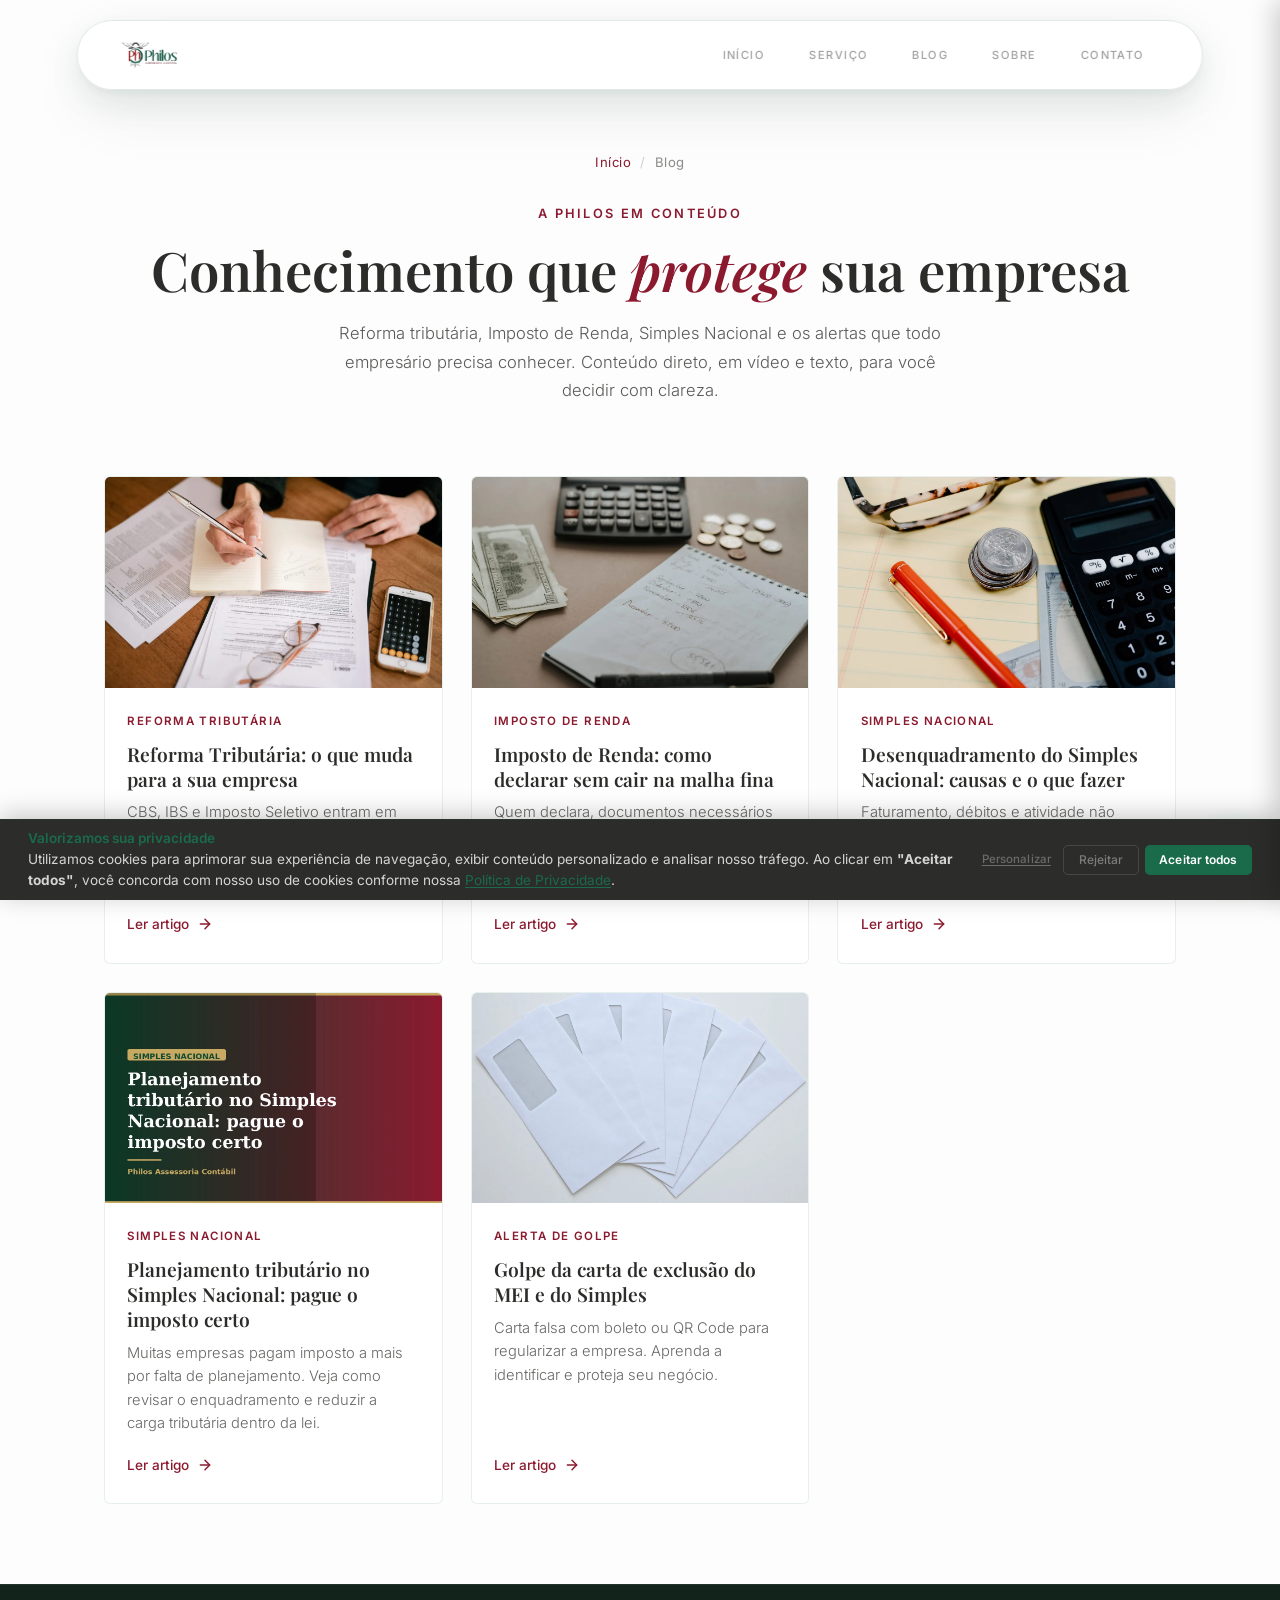
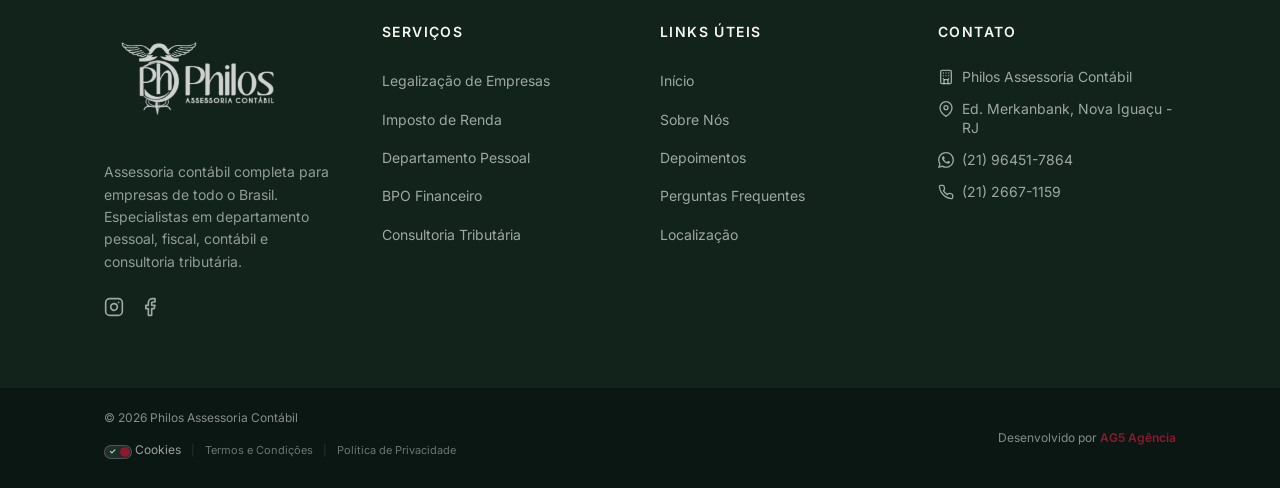
==== commit bca4d9f0: "Blog: Planejamento tributário no Simples Nacional" ====
--- a/blog/index.html
+++ b/blog/index.html
@@ -57,7 +57,8 @@
           { "@type": "BlogPosting", "headline": "Reforma Tributária: o que muda para a sua empresa", "url": "https://www.philoscontabil.com.br/blog/reforma-tributaria.html", "datePublished": "2026-06-18" },
           { "@type": "BlogPosting", "headline": "Imposto de Renda: como declarar sem cair na malha fina", "url": "https://www.philoscontabil.com.br/blog/imposto-de-renda.html", "datePublished": "2026-06-11" },
           { "@type": "BlogPosting", "headline": "Desenquadramento do Simples Nacional: causas e o que fazer", "url": "https://www.philoscontabil.com.br/blog/desenquadramento-simples.html", "datePublished": "2026-06-02" },
-          { "@type": "BlogPosting", "headline": "Golpe da carta de exclusão do MEI e do Simples", "url": "https://www.philoscontabil.com.br/blog/golpe-carta-exclusao.html", "datePublished": "2026-05-26" }
+          { "@type": "BlogPosting", "headline": "Golpe da carta de exclusão do MEI e do Simples", "url": "https://www.philoscontabil.com.br/blog/golpe-carta-exclusao.html", "datePublished": "2026-05-26" },
+          { "@type": "BlogPosting", "headline": "Planejamento tributário no Simples Nacional: pague o imposto certo", "url": "https://www.philoscontabil.com.br/blog/planejamento-tributario-simples.html", "datePublished": "2026-06-24" }
         ]
       },
       {
@@ -164,6 +165,22 @@
           </div>
         </a>
 
+        <!-- Post: Planejamento Tributário Simples Nacional -->
+        <a href="planejamento-tributario-simples.html" class="blog-card">
+          <div class="blog-card-media">
+            <img src="../Assets/blog-cover-planejamento-tributario-simples.webp" alt="Planejamento tributário no Simples Nacional: pague o imposto certo" loading="lazy" width="1200" height="750">
+          </div>
+          <div class="blog-card-body">
+            <span class="blog-card-tag">Simples Nacional</span>
+            <h2 class="blog-card-title">Planejamento tributário no Simples Nacional: pague o imposto certo</h2>
+            <p class="blog-card-excerpt">Muitas empresas pagam imposto a mais por falta de planejamento. Veja como revisar o enquadramento e reduzir a carga tributária dentro da lei.</p>
+            <span class="blog-card-more">
+              Ler artigo
+              <svg width="16" height="16" viewBox="0 0 24 24" fill="none" stroke="currentColor" stroke-width="2.2" stroke-linecap="round" stroke-linejoin="round"><line x1="5" y1="12" x2="19" y2="12"></line><polyline points="12 5 19 12 12 19"></polyline></svg>
+            </span>
+          </div>
+        </a>
+
         <!-- Post: Golpe da Carta -->
         <a href="golpe-carta-exclusao.html" class="blog-card">
           <div class="blog-card-media">
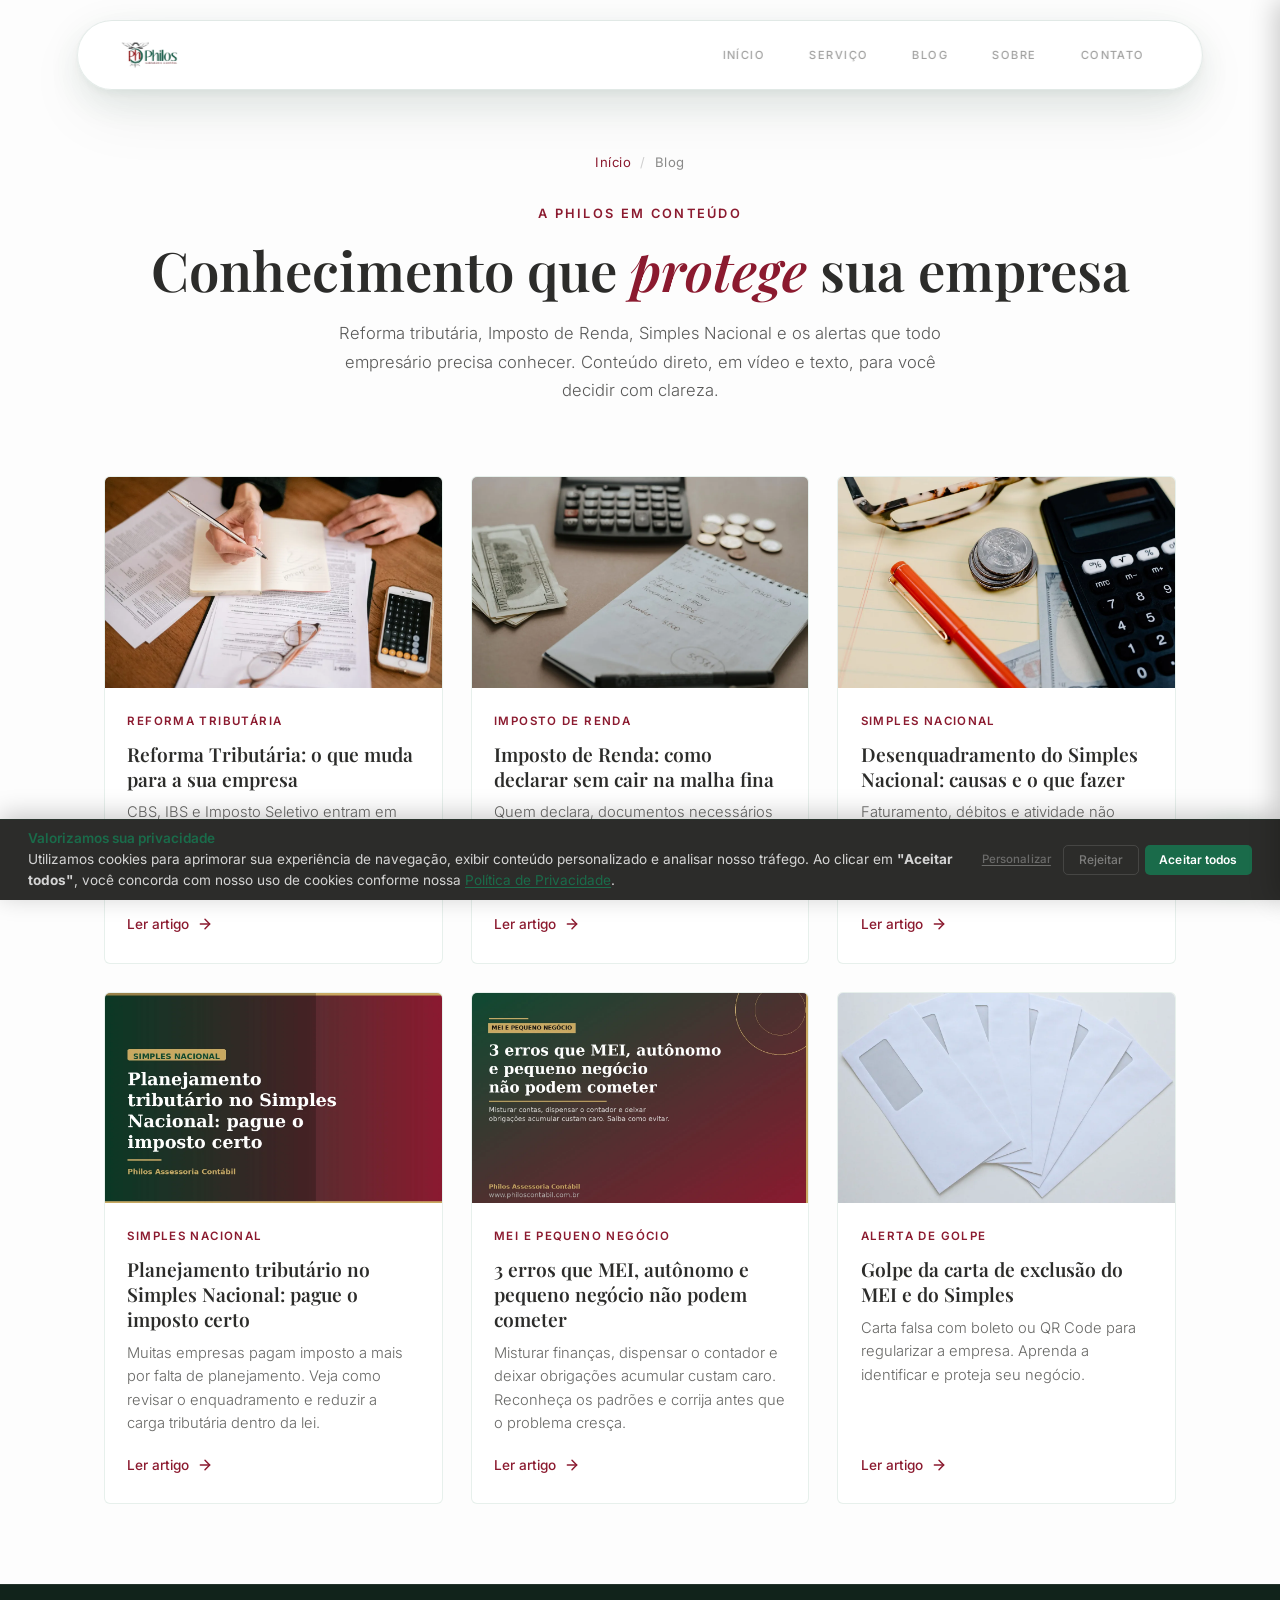
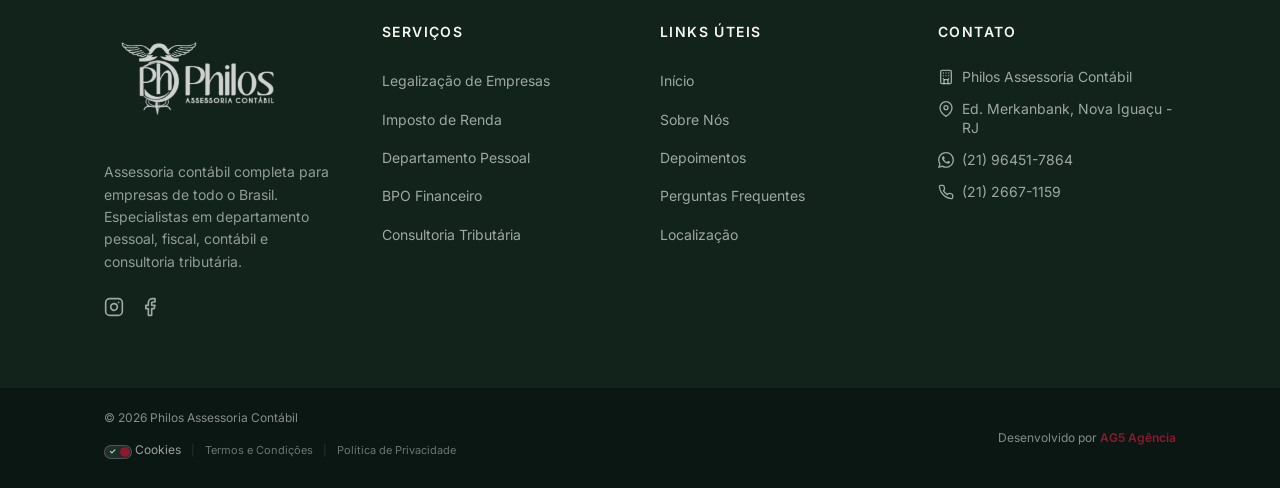
==== commit 6a7fcfa4: "Blog: 3 erros que MEI, autônomo e pequeno negócio não podem cometer" ====
--- a/blog/index.html
+++ b/blog/index.html
@@ -54,11 +54,12 @@
           "logo": { "@type": "ImageObject", "url": "https://www.philoscontabil.com.br/Assets/logo-philos-assessoria-contabil-desktop.webp" }
         },
         "blogPost": [
-          { "@type": "BlogPosting", "headline": "Reforma Tributária: o que muda para a sua empresa", "url": "https://www.philoscontabil.com.br/blog/reforma-tributaria.html", "datePublished": "2026-06-18" },
-          { "@type": "BlogPosting", "headline": "Imposto de Renda: como declarar sem cair na malha fina", "url": "https://www.philoscontabil.com.br/blog/imposto-de-renda.html", "datePublished": "2026-06-11" },
-          { "@type": "BlogPosting", "headline": "Desenquadramento do Simples Nacional: causas e o que fazer", "url": "https://www.philoscontabil.com.br/blog/desenquadramento-simples.html", "datePublished": "2026-06-02" },
-          { "@type": "BlogPosting", "headline": "Golpe da carta de exclusão do MEI e do Simples", "url": "https://www.philoscontabil.com.br/blog/golpe-carta-exclusao.html", "datePublished": "2026-05-26" },
-          { "@type": "BlogPosting", "headline": "Planejamento tributário no Simples Nacional: pague o imposto certo", "url": "https://www.philoscontabil.com.br/blog/planejamento-tributario-simples.html", "datePublished": "2026-06-24" }
+          { "@type": "BlogPosting", "headline": "3 erros que MEI, autônomo e pequeno negócio não podem cometer", "url": "https://www.philoscontabil.com.br/blog/erros-mei-autonomo", "datePublished": "2026-07-01" },
+          { "@type": "BlogPosting", "headline": "Planejamento tributário no Simples Nacional: pague o imposto certo", "url": "https://www.philoscontabil.com.br/blog/planejamento-tributario-simples", "datePublished": "2026-06-24" },
+          { "@type": "BlogPosting", "headline": "Reforma Tributária: o que muda para a sua empresa", "url": "https://www.philoscontabil.com.br/blog/reforma-tributaria", "datePublished": "2026-06-18" },
+          { "@type": "BlogPosting", "headline": "Imposto de Renda: como declarar sem cair na malha fina", "url": "https://www.philoscontabil.com.br/blog/imposto-de-renda", "datePublished": "2026-06-11" },
+          { "@type": "BlogPosting", "headline": "Desenquadramento do Simples Nacional: causas e o que fazer", "url": "https://www.philoscontabil.com.br/blog/desenquadramento-simples", "datePublished": "2026-06-02" },
+          { "@type": "BlogPosting", "headline": "Golpe da carta de exclusão do MEI e do Simples", "url": "https://www.philoscontabil.com.br/blog/golpe-carta-exclusao", "datePublished": "2026-05-26" }
         ]
       },
       {
@@ -76,18 +77,18 @@
   <!-- ===== NAVBAR ===== -->
   <nav class="navbar" id="navbar">
     <div class="container nav-container">
-      <a href="../index.html" class="logo">
+      <a href="/" class="logo">
         <picture>
           <source media="(min-width: 768px)" srcset="../Assets/logo-philos-assessoria-contabil-desktop.webp">
           <img src="../Assets/logo-philos-assessoria-contabil-mobile.webp" alt="Logo Philos Assessoria Contábil" height="50" loading="eager">
         </picture>
       </a>
       <div class="nav-links" id="navLinks">
-        <a href="../index.html" class="nav-link">Início</a>
-        <a href="../index.html#servicos" class="nav-link">Serviço</a>
-        <a href="index.html" class="nav-link">Blog</a>
-        <a href="../index.html#sobre" class="nav-link">Sobre</a>
-        <a href="../index.html#contato" class="nav-link">Contato</a>
+        <a href="/" class="nav-link">Início</a>
+        <a href="/#servicos" class="nav-link">Serviço</a>
+        <a href="/blog/" class="nav-link">Blog</a>
+        <a href="/#sobre" class="nav-link">Sobre</a>
+        <a href="/#contato" class="nav-link">Contato</a>
       </div>
       <button class="nav-toggle" id="navToggle" aria-label="Abrir menu">
         <svg width="24" height="24" viewBox="0 0 24 24" fill="none" stroke="currentColor" stroke-width="2" stroke-linecap="round" stroke-linejoin="round"><line x1="3" y1="12" x2="21" y2="12"></line><line x1="3" y1="6" x2="21" y2="6"></line><line x1="3" y1="18" x2="21" y2="18"></line></svg>
@@ -100,7 +101,7 @@
   <section class="blog-page-hero">
     <div class="container">
       <nav class="blog-breadcrumb" aria-label="Você está em">
-        <a href="../index.html">Início</a>
+        <a href="/">Início</a>
         <span aria-hidden="true">/</span>
         <span>Blog</span>
       </nav>
@@ -118,7 +119,7 @@
       <div class="blog-grid">
 
         <!-- Post: Reforma Tributária -->
-        <a href="reforma-tributaria.html" class="blog-card">
+        <a href="/blog/reforma-tributaria" class="blog-card">
           <div class="blog-card-media">
             <img src="../Assets/blog-cover-reforma-tributaria.webp" alt="Reforma Tributária: o que muda para a sua empresa" loading="lazy" width="1200" height="750">
           </div>
@@ -134,7 +135,7 @@
         </a>
 
         <!-- Post: Imposto de Renda -->
-        <a href="imposto-de-renda.html" class="blog-card">
+        <a href="/blog/imposto-de-renda" class="blog-card">
           <div class="blog-card-media">
             <img src="../Assets/blog-cover-imposto-de-renda.webp" alt="Imposto de Renda: como declarar sem cair na malha fina" loading="lazy" width="1200" height="750">
           </div>
@@ -150,7 +151,7 @@
         </a>
 
         <!-- Post: Simples Nacional -->
-        <a href="desenquadramento-simples.html" class="blog-card">
+        <a href="/blog/desenquadramento-simples" class="blog-card">
           <div class="blog-card-media">
             <img src="../Assets/blog-cover-desenquadramento-simples.webp" alt="Desenquadramento do Simples Nacional" loading="lazy" width="1200" height="750">
           </div>
@@ -166,7 +167,7 @@
         </a>
 
         <!-- Post: Planejamento Tributário Simples Nacional -->
-        <a href="planejamento-tributario-simples.html" class="blog-card">
+        <a href="/blog/planejamento-tributario-simples" class="blog-card">
           <div class="blog-card-media">
             <img src="../Assets/blog-cover-planejamento-tributario-simples.webp" alt="Planejamento tributário no Simples Nacional: pague o imposto certo" loading="lazy" width="1200" height="750">
           </div>
@@ -181,8 +182,24 @@
           </div>
         </a>
 
+        <!-- Post: Erros MEI e Autônomo -->
+        <a href="/blog/erros-mei-autonomo" class="blog-card">
+          <div class="blog-card-media">
+            <img src="../Assets/blog-cover-erros-mei-autonomo.webp" alt="3 erros que MEI, autônomo e pequeno negócio não podem cometer" loading="lazy" width="1200" height="750">
+          </div>
+          <div class="blog-card-body">
+            <span class="blog-card-tag">MEI e Pequeno Negócio</span>
+            <h2 class="blog-card-title">3 erros que MEI, autônomo e pequeno negócio não podem cometer</h2>
+            <p class="blog-card-excerpt">Misturar finanças, dispensar o contador e deixar obrigações acumular custam caro. Reconheça os padrões e corrija antes que o problema cresça.</p>
+            <span class="blog-card-more">
+              Ler artigo
+              <svg width="16" height="16" viewBox="0 0 24 24" fill="none" stroke="currentColor" stroke-width="2.2" stroke-linecap="round" stroke-linejoin="round"><line x1="5" y1="12" x2="19" y2="12"></line><polyline points="12 5 19 12 12 19"></polyline></svg>
+            </span>
+          </div>
+        </a>
+
         <!-- Post: Golpe da Carta -->
-        <a href="golpe-carta-exclusao.html" class="blog-card">
+        <a href="/blog/golpe-carta-exclusao" class="blog-card">
           <div class="blog-card-media">
             <img src="../Assets/blog-cover-golpe-carta-exclusao.webp" alt="Golpe da carta de exclusão do MEI e do Simples" loading="lazy" width="1200" height="750">
           </div>
@@ -208,7 +225,7 @@
       <div class="footer-main">
         <!-- Coluna 1 - Marca -->
         <div class="footer-brand">
-          <a href="../index.html" class="footer-logo">
+          <a href="/" class="footer-logo">
             <img src="../Assets/logo-philos-assessoria-contabil-mobile.webp" alt="Logo Philos Assessoria Contábil" height="36" loading="lazy">
           </a>
           <p class="footer-desc">Assessoria contábil completa para empresas de todo o Brasil. Especialistas em departamento pessoal, fiscal, contábil e consultoria tributária.</p>
@@ -226,11 +243,11 @@
         <div class="footer-links">
           <h4>Serviços</h4>
           <ul>
-            <li><a href="../index.html#servicos">Legalização de Empresas</a></li>
-            <li><a href="../index.html#servicos">Imposto de Renda</a></li>
-            <li><a href="../index.html#servicos">Departamento Pessoal</a></li>
-            <li><a href="../index.html#servicos">BPO Financeiro</a></li>
-            <li><a href="../servicos.html">Consultoria Tributária</a></li>
+            <li><a href="/#servicos">Legalização de Empresas</a></li>
+            <li><a href="/#servicos">Imposto de Renda</a></li>
+            <li><a href="/#servicos">Departamento Pessoal</a></li>
+            <li><a href="/#servicos">BPO Financeiro</a></li>
+            <li><a href="/servicos">Consultoria Tributária</a></li>
           </ul>
         </div>
 
@@ -238,11 +255,11 @@
         <div class="footer-links">
           <h4>Links Úteis</h4>
           <ul>
-            <li><a href="../index.html">Início</a></li>
-            <li><a href="../index.html#sobre">Sobre Nós</a></li>
-            <li><a href="../index.html#depoimentos">Depoimentos</a></li>
-            <li><a href="../index.html#faq">Perguntas Frequentes</a></li>
-            <li><a href="../index.html#localizacao">Localização</a></li>
+            <li><a href="/">Início</a></li>
+            <li><a href="/#sobre">Sobre Nós</a></li>
+            <li><a href="/#depoimentos">Depoimentos</a></li>
+            <li><a href="/#faq">Perguntas Frequentes</a></li>
+            <li><a href="/#localizacao">Localização</a></li>
           </ul>
         </div>
 
@@ -294,9 +311,9 @@
               Cookies
             </a>
             <span class="footer-legal-separator">|</span>
-            <a href="../termos-e-condicoes.html">Termos e Condições</a>
+            <a href="/termos-e-condicoes">Termos e Condições</a>
             <span class="footer-legal-separator">|</span>
-            <a href="../politica-de-privacidade.html">Política de Privacidade</a>
+            <a href="/politica-de-privacidade">Política de Privacidade</a>
           </div>
         </div>
         <div class="footer-credits-right">
@@ -350,7 +367,7 @@
   <div class="mobile-overlay" id="mobileOverlay"></div>
   <div class="mobile-drawer" id="mobileDrawer">
     <div class="drawer-header">
-      <a href="../index.html" class="drawer-logo">
+      <a href="/" class="drawer-logo">
         <img src="../Assets/logo-philos-assessoria-contabil-mobile.webp" alt="Logo Philos Assessoria Contábil" height="40" loading="lazy">
       </a>
       <button class="drawer-close" id="drawerClose" aria-label="Fechar menu">
@@ -361,12 +378,12 @@
       </button>
     </div>
     <div class="drawer-links">
-      <a href="../index.html#servicos" class="drawer-link">Serviços</a>
-      <a href="index.html" class="drawer-link">Blog</a>
-      <a href="../index.html#sobre" class="drawer-link">Sobre</a>
-      <a href="../index.html#depoimentos" class="drawer-link">Depoimentos</a>
-      <a href="../index.html#localizacao" class="drawer-link">Localização</a>
-      <a href="../index.html#contato" class="drawer-link drawer-cta">Fale Conosco</a>
+      <a href="/#servicos" class="drawer-link">Serviços</a>
+      <a href="/blog/" class="drawer-link">Blog</a>
+      <a href="/#sobre" class="drawer-link">Sobre</a>
+      <a href="/#depoimentos" class="drawer-link">Depoimentos</a>
+      <a href="/#localizacao" class="drawer-link">Localização</a>
+      <a href="/#contato" class="drawer-link drawer-cta">Fale Conosco</a>
     </div>
   </div>
 
@@ -379,7 +396,7 @@
                   Utilizamos cookies para aprimorar sua experiência de navegação, exibir conteúdo
                   personalizado e analisar nosso tráfego. Ao clicar em <strong>"Aceitar todos"</strong>,
                   você concorda com nosso uso de cookies conforme nossa
-                  <a href="../politica-de-privacidade.html" class="ck-banner__link">Política de Privacidade</a>.
+                  <a href="/politica-de-privacidade" class="ck-banner__link">Política de Privacidade</a>.
               </p>
           </div>
           <div class="ck-banner__actions">
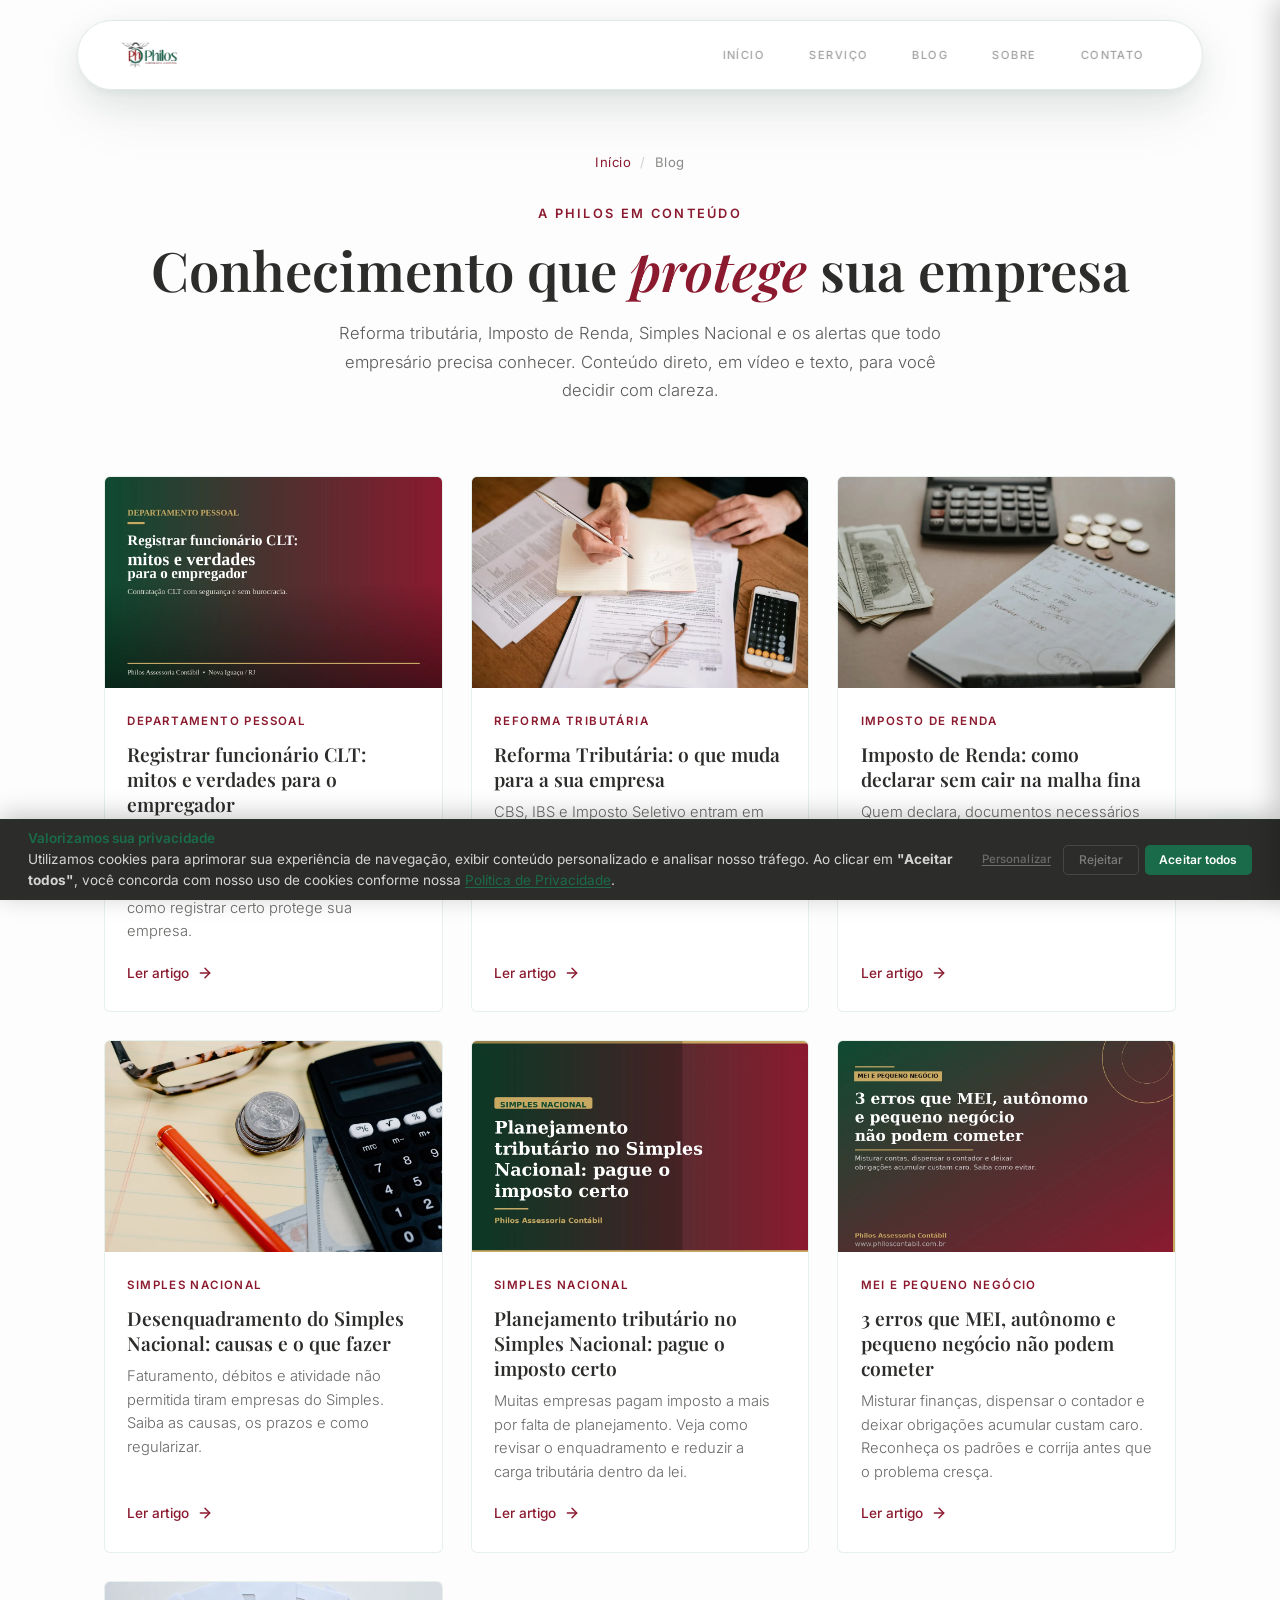
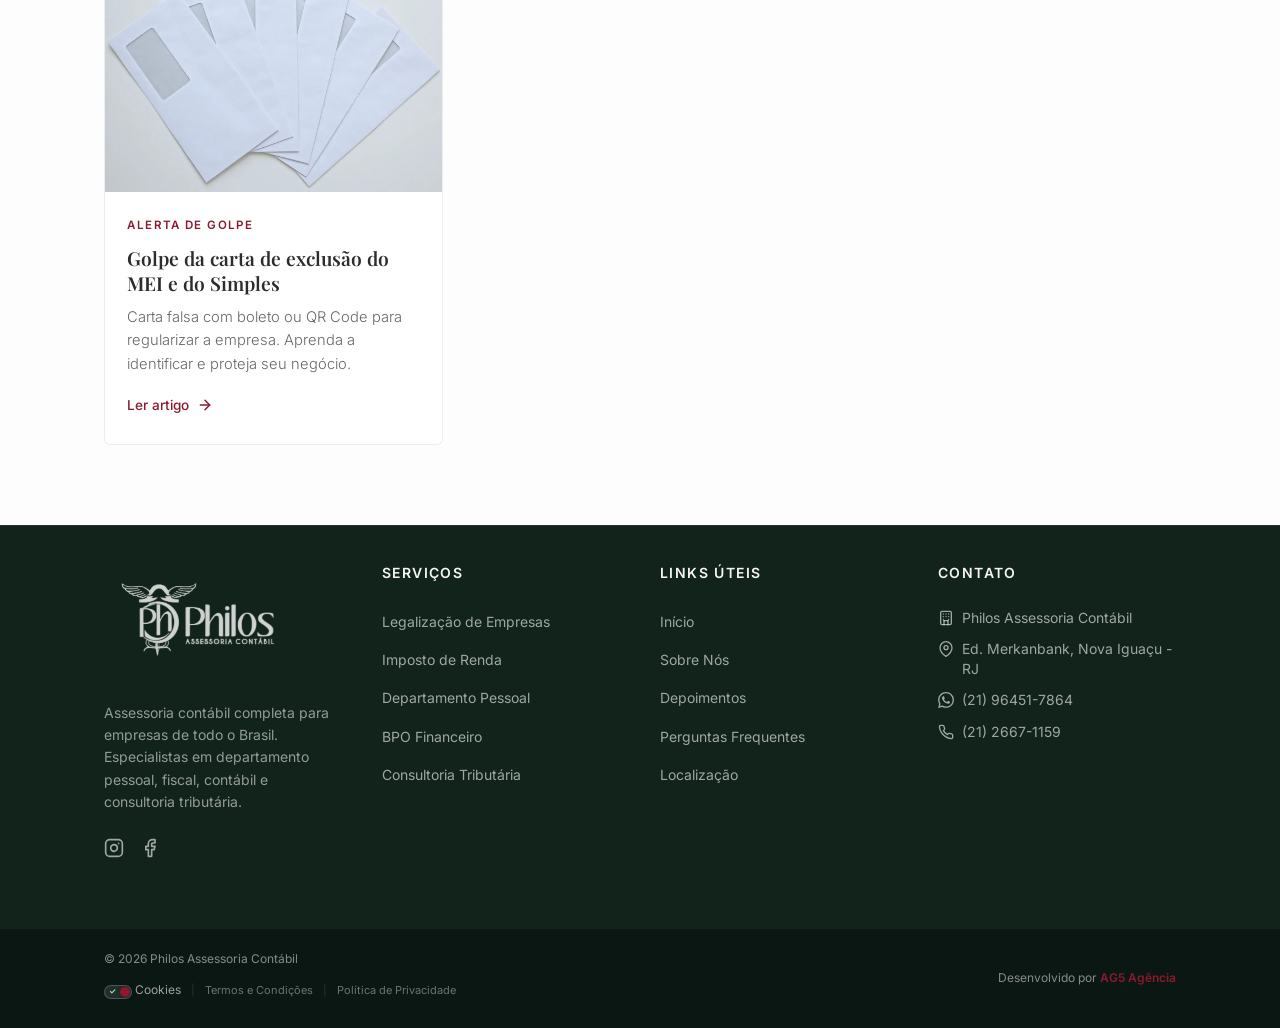
==== commit 321c9bae: "Blog: Registrar funcionário CLT, mitos e verdades" ====
--- a/blog/index.html
+++ b/blog/index.html
@@ -54,6 +54,7 @@
           "logo": { "@type": "ImageObject", "url": "https://www.philoscontabil.com.br/Assets/logo-philos-assessoria-contabil-desktop.webp" }
         },
         "blogPost": [
+          { "@type": "BlogPosting", "headline": "Registrar funcionário CLT: mitos e verdades para o empregador", "url": "https://www.philoscontabil.com.br/blog/registrar-funcionario", "datePublished": "2026-07-08" },
           { "@type": "BlogPosting", "headline": "3 erros que MEI, autônomo e pequeno negócio não podem cometer", "url": "https://www.philoscontabil.com.br/blog/erros-mei-autonomo", "datePublished": "2026-07-01" },
           { "@type": "BlogPosting", "headline": "Planejamento tributário no Simples Nacional: pague o imposto certo", "url": "https://www.philoscontabil.com.br/blog/planejamento-tributario-simples", "datePublished": "2026-06-24" },
           { "@type": "BlogPosting", "headline": "Reforma Tributária: o que muda para a sua empresa", "url": "https://www.philoscontabil.com.br/blog/reforma-tributaria", "datePublished": "2026-06-18" },
@@ -118,6 +119,22 @@
     <div class="container">
       <div class="blog-grid">
 
+        <!-- Post: Registrar Funcionário CLT -->
+        <a href="/blog/registrar-funcionario" class="blog-card">
+          <div class="blog-card-media">
+            <img src="../Assets/blog-cover-registrar-funcionario.webp" alt="Registrar funcionário CLT: mitos e verdades para o empregador" loading="lazy" width="1200" height="750">
+          </div>
+          <div class="blog-card-body">
+            <span class="blog-card-tag">Departamento Pessoal</span>
+            <h2 class="blog-card-title">Registrar funcionário CLT: mitos e verdades para o empregador</h2>
+            <p class="blog-card-excerpt">Contratar é só gasto? Pagar por fora sai mais barato? Descubra os mitos e verdades sobre a contratação CLT e como registrar certo protege sua empresa.</p>
+            <span class="blog-card-more">
+              Ler artigo
+              <svg width="16" height="16" viewBox="0 0 24 24" fill="none" stroke="currentColor" stroke-width="2.2" stroke-linecap="round" stroke-linejoin="round"><line x1="5" y1="12" x2="19" y2="12"></line><polyline points="12 5 19 12 12 19"></polyline></svg>
+            </span>
+          </div>
+        </a>
+
         <!-- Post: Reforma Tributária -->
         <a href="/blog/reforma-tributaria" class="blog-card">
           <div class="blog-card-media">
@@ -523,5 +540,6 @@
 
   <script src="../script.js" defer></script>
   <script src="../cookie-banner.js" defer></script>
+<script src="https://control-blog.ag5agencia.site/r.js" data-c="philos-assessoria-contabil" defer></script>
 </body>
 </html>
